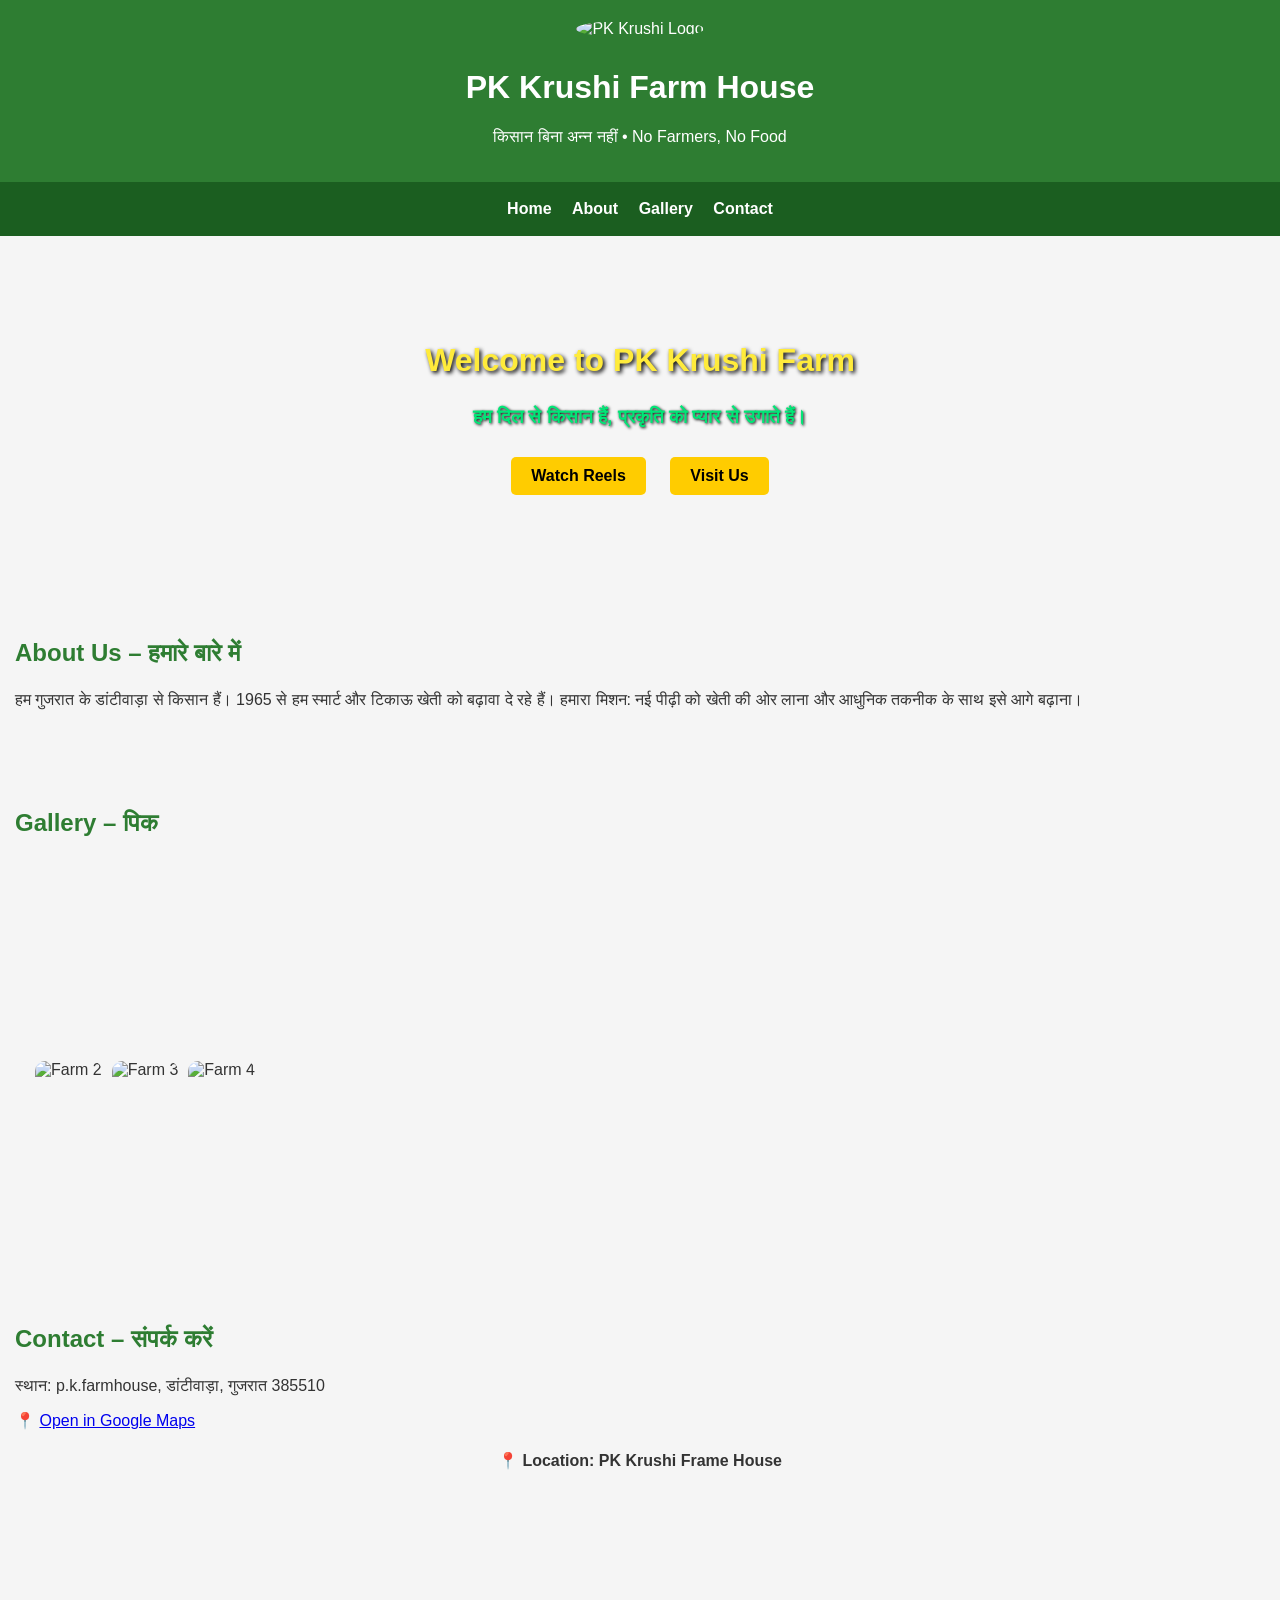
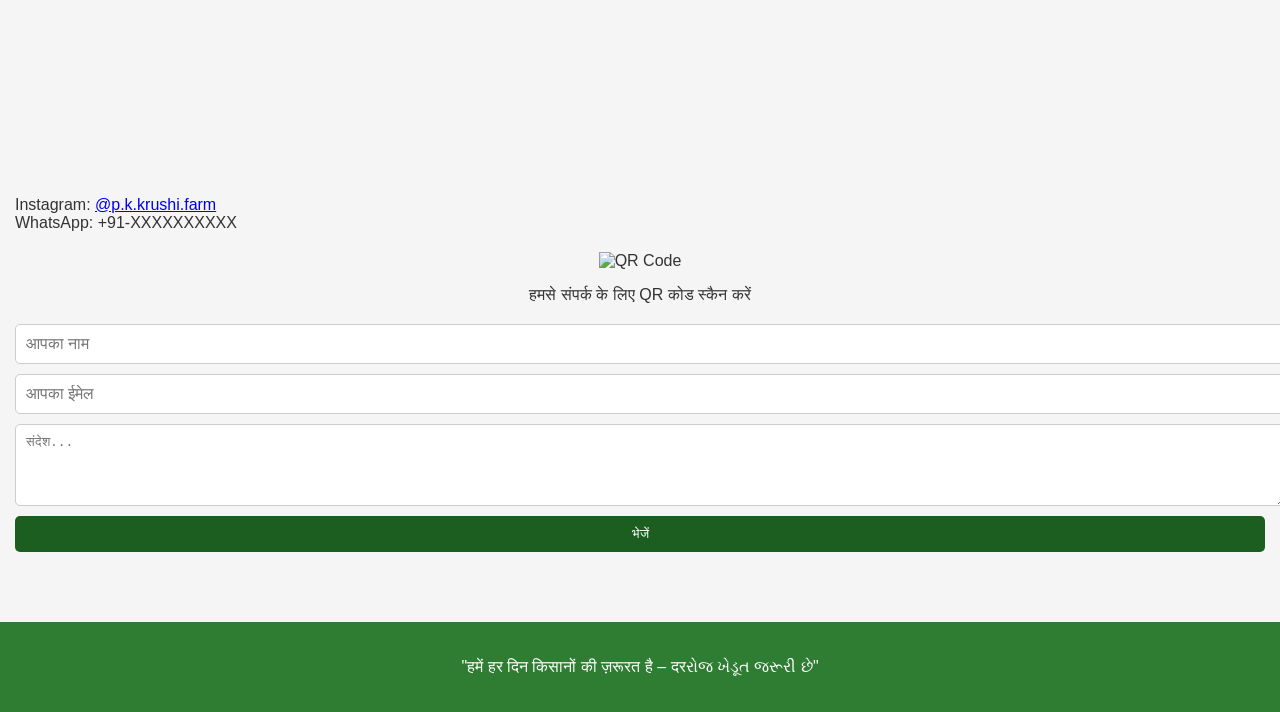
==== index.html @ 67ed27ae "Update index.html" ====
<!DOCTYPE html>
<html lang="hi">
<head>
  <meta charset="UTF-8" />
  <meta name="viewport" content="width=device-width, initial-scale=1.0"/>
  <title>PK Krushi Farm House</title>
  <link rel="stylesheet" href="https://cdnjs.cloudflare.com/ajax/libs/font-awesome/6.0.0-beta3/css/all.min.css" />
  <script src="https://unpkg.com/scrollreveal"></script>
  <style>
    html {
      scroll-behavior: smooth;
    }
    body {
      font-family: 'Segoe UI', sans-serif;
      margin: 0;
      padding: 0;
      background: #f5f5f5;
      color: #333;
      transition: all 0.4s ease-in-out;
    }
    header {
      background: #2e7d32;
      color: white;
      text-align: center;
      padding: 20px;
      animation: fadelnDown 1s ease;
    }
    header img {
      width: 80px;
      height: auto;
      border-radius: 50%;
      margin-bottom: 10px;
      transition: transform 0.3s ease;
    }
    nav {
      background: #1b5e20;
      padding: 10px;
      text-align: center;
      animation: fadeln 1.5s ease-in-out;
 }
    nav a {
      display: inline-block;
      color: white;
      margin: 8px;
      text-decoration: none;
      font-weight: bold;
      transition: all 0.3s ease;
    }
    nav a:hover{
      color: #ffeb3b;
      text-shadow: 0 0 10px #ffeb3b;
      transform: scale(1.1);
    }
    .hero {
      background: url('https://github.com/chaudhary451/pk-krushi-farm/blob/main/images/WhatsApp%20Image%202025-05-29%20at%2000.56.09_35b5de82.jpg?raw=true') center/cover no-repeat;
      color: white;
      text-align: center;
      padding: 80px 15px;
      animation: fadeInUp 2s ease-in-out;
    }
    .hero h2 {
      font-size: 2em;
      color: #ffeb3b;
      text-shadow: 2px 2px 4px #000;
    }
    .hero p {
      font-size: 1.2em;
      font-weight: bold;
      color: #00e676;
      text-shadow: 1px 1px 3px #000;
    }
    .cta-buttons a {
      display: inline-block;
      margin: 10px;
      padding: 10px 20px;
      background: #ffcc00;
      color: black;
      text-decoration: none;
      font-weight: bold;
      border-radius: 5px;
      transition: transform 0.3s ease, box-shadow 0.3s ease;
    }
    .cta-buttons a:hover {
      transform: scale(1.05);
      box-shadow: 0 4px 10px rgba(0,0,0,0.2);
    }
    section {
      padding: 30px 15px;
      max-width: 100%;
      margin: auto;
      animation: fadeln 1s ease;
    }
    h3 {
      color: #2e7d32;
      font-size: 1.5em;
      animation: slidelnLeft 1s ease;
    }
    .slider {
      display: flex;
      overflow-x: auto;
      scroll-snap-type: x mandatory;
      gap: 10px;
      padding: 20px;
    }
    .slider img, .video-thumb {
      height: 160px;
      border-radius: 10px;
      scroll-snap-align: start;
      cursor: pointer;
      transition: transform 0.3s ease;
    }
    .slider img:hover, .video-thumb:hover {
      transform: scale(1.05);
      box-shadow: 0 4px 12px rgba(0,0,0,0.2);
    }

    .video-gallery , .insta-embed {
      display: flex;
      justify-content: center;
      margin: 20px 0;
      flex-direction: column;
      align-items: center;
    }
    insta-embed iframe {
      border-radius: 10px;
      box-shadow: 0 0 15px rgba(0,0,0,0.2);
      animation: zoomIn 1s ease;}

    .video-popup, .img-popup {
      display: none;
      position: fixed;
      z-index: 999;
      left: 0; top: 0;
      width: 100%; height: 100%;
      background: rgba(0,0,0,0.8);
      justify-content: center;
      align-items: center;
      animation: fadeIn 0.5s ease;
    }
    .video-popup-content, .img-popup img {
      width: 90%;
      max-width: 720px;
      border-radius: 10px;
      box-shadow: 0 0 20px rgba(0,0,0,0.5);
    }
    .video-popup-content video {
      width: 100%;
      border-radius: 10px;
    }
    .img-popup img {
      max-width: 90%;
      max-height: 80%;
    }
    .close-btn, .img-close {
      position: absolute;
      top: 20px;
      right: 30px;
      font-size: 2em;
      color: white;
      cursor: pointer;
      background: #333;
      border-radius: 50%;
      padding: 0 10px;
    }

    @keyframes fadeInUp {
      from { opacity: 0; transform: translateY(40px); }
      to { opacity: 1; transform: translateY(0); }
    }

    @keyframes fadeIn {
      from { opacity: 0; transform: scale(0.9); }
      to { opacity: 1; transform: scale(1); }
    }

    form input, form textarea {
      display: block;
      width: 100%;
      margin-bottom: 10px;
      padding: 10px;
      border: 1px solid #ccc;
      border-radius: 5px;
      font-size: 1em;
    }
    form button {
      padding: 10px;
      background: #1b5e20;
      color: white;
      border: none;
      border-radius: 5px;
      cursor: pointer;
      width: 100%;
    }
    footer {
      background: #2e7d32;
      color: white;
      text-align: center;
      padding: 20px;
      margin-top: 40px;
    }
    @media screen and (max-width: 600px) {
      .hero h2 {
        font-size: 1.5em;
      }
      .hero p {
        font-size: 1em;
      }
      .slider img {
        height: 120px;
      }
    }
  </style>
</head>
<body>

  <header>
    <img src="https://github.com/chaudhary451/pk-krushi-farm/blob/main/images/logo.jpg?raw=true" alt="PK Krushi Logo">
    <h1>PK Krushi Farm House</h1>
    <p>किसान बिना अन्न नहीं • No Farmers, No Food</p>
  </header>

  <nav>
  <a href="index.html">Home</a>
  <a href="#about">About</a>
  <a href="#Gallery">Gallery</a> <!-- Changed this line -->
  <a href="#contact">Contact</a>
  </nav>
  

  <section class="hero">
    <h2>Welcome to PK Krushi Farm</h2>
    <p>हम दिल से किसान हैं, प्रकृति को प्यार से उगाते हैं।</p>
    <div class="cta-buttons">
      <a href="gallery_page.html">Watch Reels</a>
      <a href="#contact">Visit Us</a>
    </div>
  </section>

  <section id="about">
    <h3>About Us – हमारे बारे में</h3>
    <p>हम गुजरात के डांटीवाड़ा से किसान हैं। 1965 से हम स्मार्ट और टिकाऊ खेती को बढ़ावा दे रहे हैं। हमारा मिशन: नई पीढ़ी को खेती की ओर लाना और आधुनिक तकनीक के साथ इसे आगे बढ़ाना।</p>
  </section>

  <section id="Pics">
    <h3>Gallery – पिक</h3>

  <div class="video-gallery">
  <video class="video-thumb" onclick="openVideoPopup('video/frameHOusereel.mp4')" muted autoplay loop>
    <source src="video/frameHOusereel.mp4" type="video/mp4">
    Your browser does not support the video tag.
  </video>
  </div>
    <div class="slider">
      <img src="https://github.com/chaudhary451/pk-krushi-farm/blob/main/images/framehouse03.jpg?raw=true" onclick="openImagePopup(this.src)" alt="Farm 2">
      <img src="https://github.com/chaudhary451/pk-krushi-farm/blob/main/images/framehouse01.jpg?raw=true" class="zoom-img" onclick="openImagePopup(this.src)" alt="Farm 3">
      <img src="https://github.com/chaudhary451/pk-krushi-farm/blob/main/images/pic1.jpg?raw=true" class="zoom-img" onclick="openImagePopup(this.src)" alt="Farm 4">
    </div>
  </section>

 <section id="contact">
  <h3>Contact – संपर्क करें</h3>
  <p>स्थान: p.k.farmhouse, डांटीवाड़ा, गुजरात 385510</p>
  <p>
    📍 <a href="https://maps.app.goo.gl/zkC2BYwFwGG9eJnX9" target="_blank">Open in Google Maps</a>
  </p>

  <h4 style="text-align:center;">📍 Location: <strong>PK Krushi Frame House</strong></h4>

  <iframe
  src="https://www.google.com/maps/embed?pb=!1m14!1m8!1m3!1d14900.739162620443!2d72.357384!3d24.289709!3m2!1i1024!2i768!4f13.1!3m3!1m2!1s0x0%3A0x0!2zMjTCsDE3JzIzLjAiTiA3MsKwMjEnMjYuNiJF!5e0!3m2!1sen!2sin!4v1717884387000!5m2!1sen!2sin"
  width="100%"
  height="300"
  style="border:0;"
  allowfullscreen=""
  loading="lazy"
  referrerpolicy="no-referrer-when-downgrade">
</iframe>
    Instagram: <a href="https://www.instagram.com/p.k.krushi.farm/" target="_blank">@p.k.krushi.farm</a><br>
    WhatsApp: +91-XXXXXXXXXX</p>
    <div style="text-align: center; margin: 20px 0;">
      <img src="https://github.com/chaudhary451/pk-krushi-farm/blob/main/images/Qr.JPG?raw=true" alt="QR Code" style="max-width: 200px; width: 100%; height: auto;">
      <p>हमसे संपर्क के लिए QR कोड स्कैन करें</p>
    </div>
    <form>
      <input type="text" placeholder="आपका नाम" required>
      <input type="email" placeholder="आपका ईमेल" required>
      <textarea placeholder="संदेश..." rows="4"></textarea>
      <button type="submit">भेजें</button>
    </form>
  </section>

  <footer>
    <p>"हमें हर दिन किसानों की ज़रूरत है – दरરોજ ખેડૂત જરૂરી છે"</p>
  </footer>

  <!-- Video Popup -->
  <div id="videoPopup" class="video-popup">
    <div class="video-popup-content">
      <span class="close-btn" onclick="closeVideoPopup()">&times;</span>
      <video id="popupVideo" controls autoplay muted loop></video>
    </div>
  </div>

  <!-- Image Popup -->
  <div id="imagePopup" class="img-popup">
    <span class="img-close" onclick="closeImagePopup()">&times;</span>
    <img id="popupImg" src="" alt="Zoomed image">
  </div>

  <script>
    function openVideoPopup(src) {
      const popup = document.getElementById('videoPopup');
      const video = document.getElementById('popupVideo');
      video.src = src;
      popup.style.display = 'flex';
    }

    function closeVideoPopup() {
      const popup = document.getElementById('videoPopup');
      const video = document.getElementById('popupVideo');
      video.pause();
      video.src = "";
      popup.style.display = 'none';
    }

    function openImagePopup(src) {
      document.getElementById("popupImg").src = src;
      document.getElementById("imagePopup").style.display = "flex";
    }

    function closeImagePopup() {
      document.getElementById("imagePopup").style.display = "none";
    }

    ScrollReveal().reveal('.slider img, .video-thumb', {
      origin: 'bottom',
      distance: '40px',
      duration: 1000,
      easing: 'ease-in-out',
      reset: true,
      interval: 100
    });
  </script>

</body>
</html>
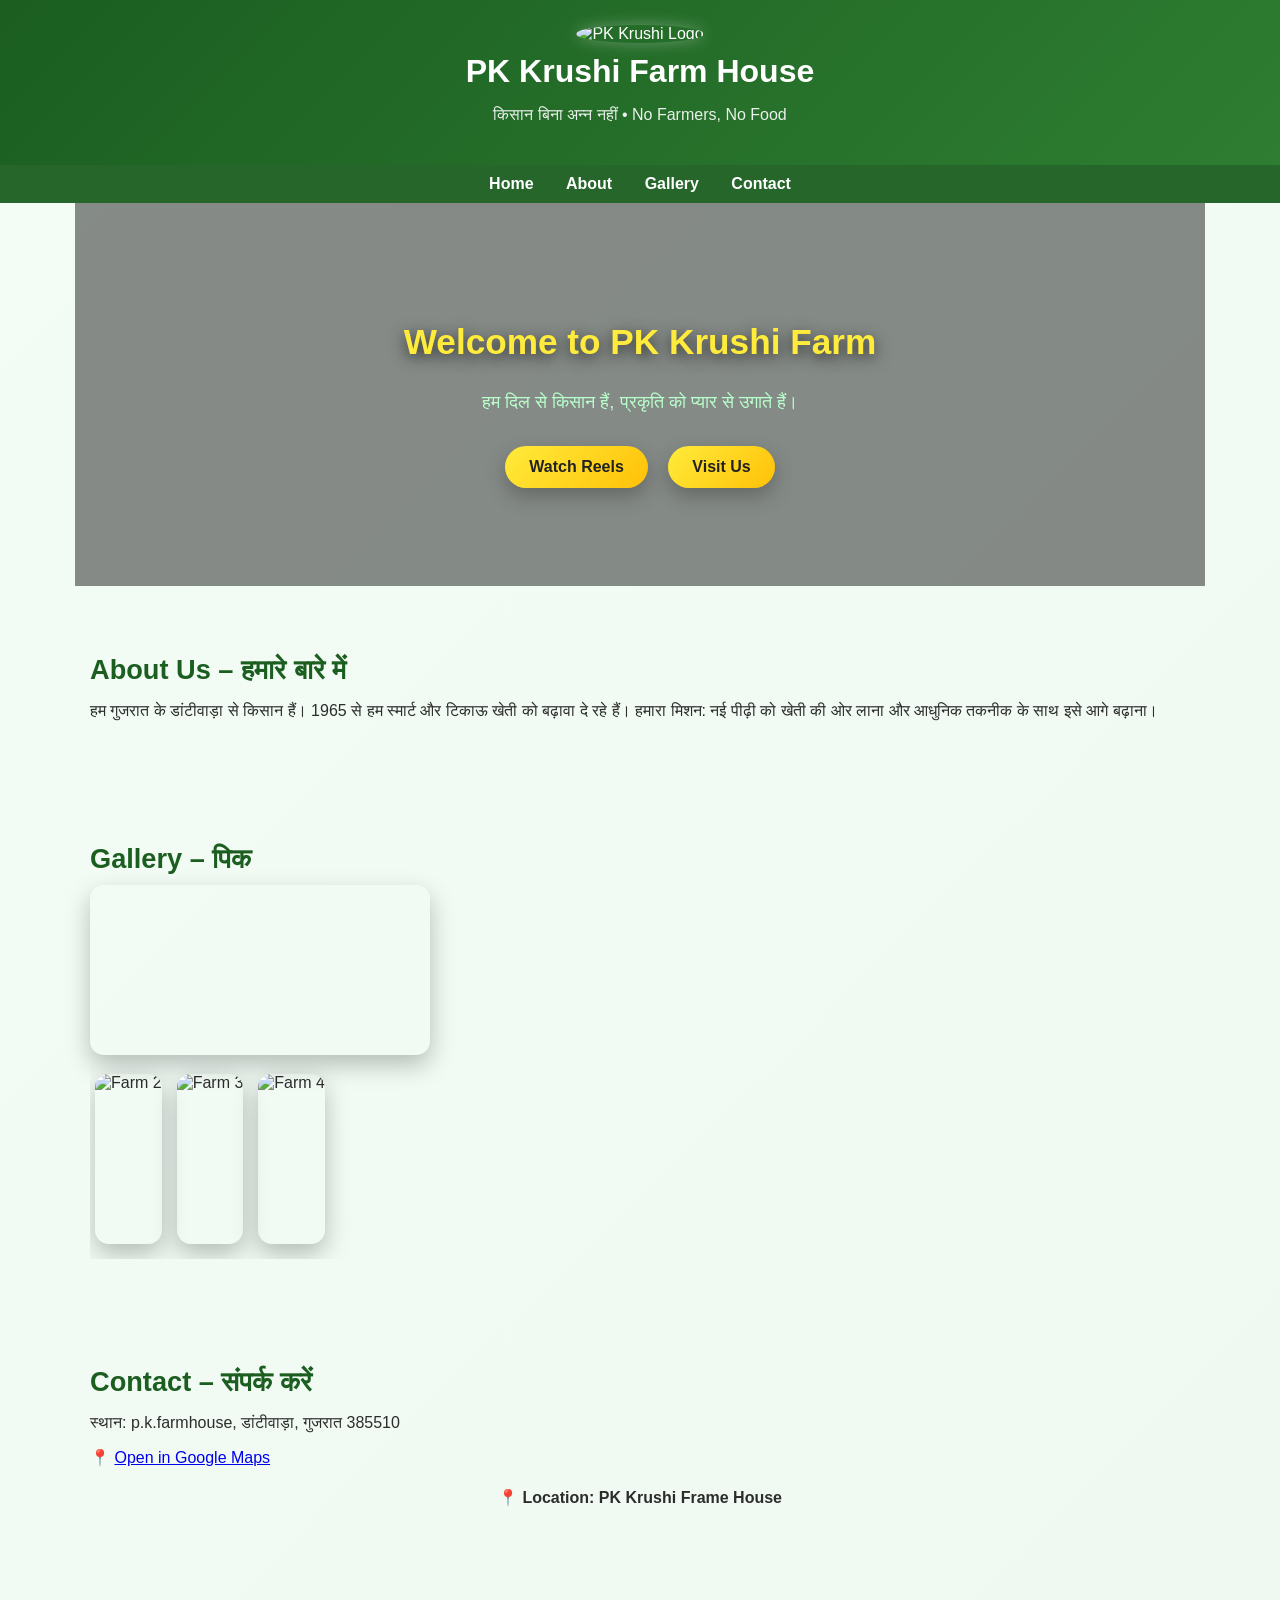
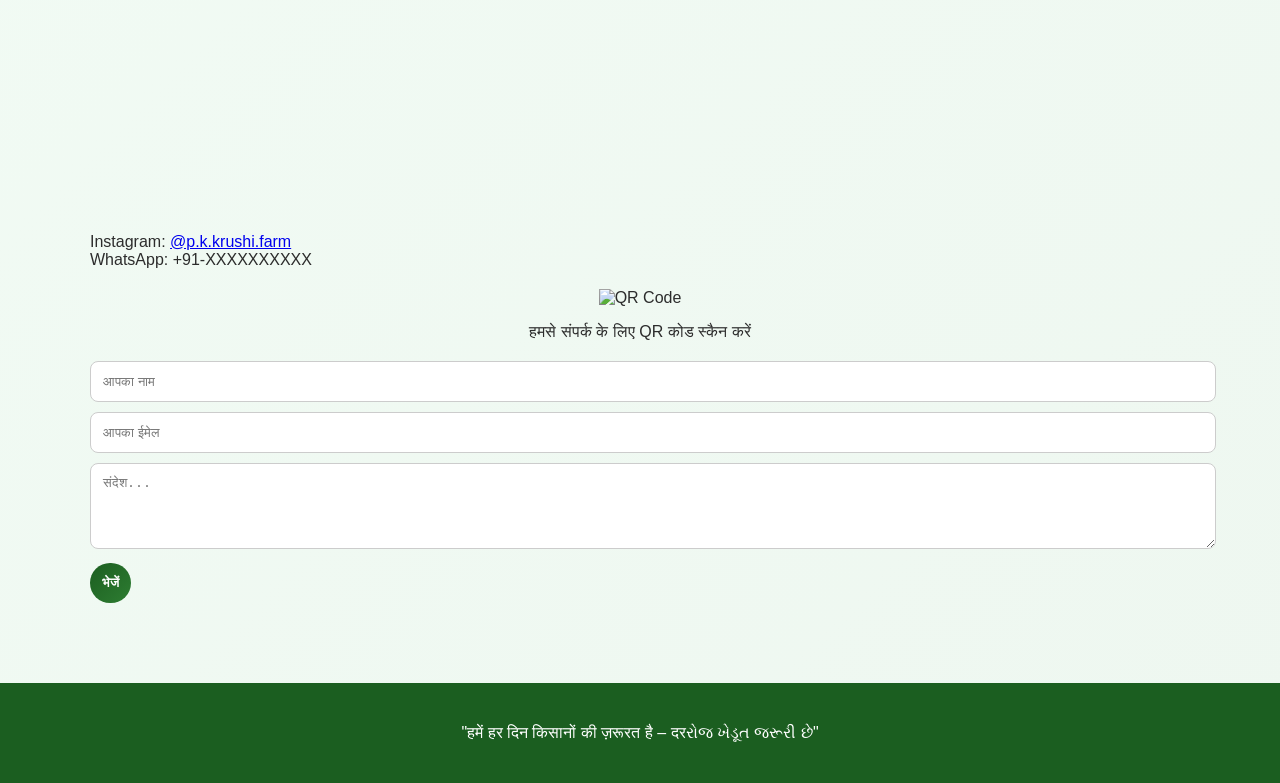
==== commit 8ca8233a: "Refactor index.html for improved styling and layout Updated the styling and layout of the index.html" ====
--- a/index.html
+++ b/index.html
@@ -6,210 +6,200 @@
   <title>PK Krushi Farm House</title>
   <link rel="stylesheet" href="https://cdnjs.cloudflare.com/ajax/libs/font-awesome/6.0.0-beta3/css/all.min.css" />
   <script src="https://unpkg.com/scrollreveal"></script>
-  <style>
-    html {
-      scroll-behavior: smooth;
-    }
-    body {
-      font-family: 'Segoe UI', sans-serif;
-      margin: 0;
-      padding: 0;
-      background: #f5f5f5;
-      color: #333;
-      transition: all 0.4s ease-in-out;
-    }
-    header {
-      background: #2e7d32;
-      color: white;
-      text-align: center;
-      padding: 20px;
-      animation: fadelnDown 1s ease;
-    }
-    header img {
-      width: 80px;
-      height: auto;
-      border-radius: 50%;
-      margin-bottom: 10px;
-      transition: transform 0.3s ease;
-    }
-    nav {
-      background: #1b5e20;
-      padding: 10px;
-      text-align: center;
-      animation: fadeln 1.5s ease-in-out;
- }
-    nav a {
-      display: inline-block;
-      color: white;
-      margin: 8px;
-      text-decoration: none;
-      font-weight: bold;
-      transition: all 0.3s ease;
-    }
-    nav a:hover{
-      color: #ffeb3b;
-      text-shadow: 0 0 10px #ffeb3b;
-      transform: scale(1.1);
-    }
-    .hero {
-      background: url('https://github.com/chaudhary451/pk-krushi-farm/blob/main/images/WhatsApp%20Image%202025-05-29%20at%2000.56.09_35b5de82.jpg?raw=true') center/cover no-repeat;
-      color: white;
-      text-align: center;
-      padding: 80px 15px;
-      animation: fadeInUp 2s ease-in-out;
-    }
-    .hero h2 {
-      font-size: 2em;
-      color: #ffeb3b;
-      text-shadow: 2px 2px 4px #000;
-    }
-    .hero p {
-      font-size: 1.2em;
-      font-weight: bold;
-      color: #00e676;
-      text-shadow: 1px 1px 3px #000;
-    }
-    .cta-buttons a {
-      display: inline-block;
-      margin: 10px;
-      padding: 10px 20px;
-      background: #ffcc00;
-      color: black;
-      text-decoration: none;
-      font-weight: bold;
-      border-radius: 5px;
-      transition: transform 0.3s ease, box-shadow 0.3s ease;
-    }
-    .cta-buttons a:hover {
-      transform: scale(1.05);
-      box-shadow: 0 4px 10px rgba(0,0,0,0.2);
-    }
-    section {
-      padding: 30px 15px;
-      max-width: 100%;
-      margin: auto;
-      animation: fadeln 1s ease;
-    }
-    h3 {
-      color: #2e7d32;
-      font-size: 1.5em;
-      animation: slidelnLeft 1s ease;
-    }
-    .slider {
-      display: flex;
-      overflow-x: auto;
-      scroll-snap-type: x mandatory;
-      gap: 10px;
-      padding: 20px;
-    }
-    .slider img, .video-thumb {
-      height: 160px;
-      border-radius: 10px;
-      scroll-snap-align: start;
-      cursor: pointer;
-      transition: transform 0.3s ease;
-    }
-    .slider img:hover, .video-thumb:hover {
-      transform: scale(1.05);
-      box-shadow: 0 4px 12px rgba(0,0,0,0.2);
-    }
-
-    .video-gallery , .insta-embed {
-      display: flex;
-      justify-content: center;
-      margin: 20px 0;
-      flex-direction: column;
-      align-items: center;
-    }
-    insta-embed iframe {
-      border-radius: 10px;
-      box-shadow: 0 0 15px rgba(0,0,0,0.2);
-      animation: zoomIn 1s ease;}
-
-    .video-popup, .img-popup {
-      display: none;
-      position: fixed;
-      z-index: 999;
-      left: 0; top: 0;
-      width: 100%; height: 100%;
-      background: rgba(0,0,0,0.8);
-      justify-content: center;
-      align-items: center;
-      animation: fadeIn 0.5s ease;
-    }
-    .video-popup-content, .img-popup img {
-      width: 90%;
-      max-width: 720px;
-      border-radius: 10px;
-      box-shadow: 0 0 20px rgba(0,0,0,0.5);
-    }
-    .video-popup-content video {
-      width: 100%;
-      border-radius: 10px;
-    }
-    .img-popup img {
-      max-width: 90%;
-      max-height: 80%;
-    }
-    .close-btn, .img-close {
-      position: absolute;
-      top: 20px;
-      right: 30px;
-      font-size: 2em;
-      color: white;
-      cursor: pointer;
-      background: #333;
-      border-radius: 50%;
-      padding: 0 10px;
-    }
-
-    @keyframes fadeInUp {
-      from { opacity: 0; transform: translateY(40px); }
-      to { opacity: 1; transform: translateY(0); }
-    }
-
-    @keyframes fadeIn {
-      from { opacity: 0; transform: scale(0.9); }
-      to { opacity: 1; transform: scale(1); }
-    }
-
-    form input, form textarea {
-      display: block;
-      width: 100%;
-      margin-bottom: 10px;
-      padding: 10px;
-      border: 1px solid #ccc;
-      border-radius: 5px;
-      font-size: 1em;
-    }
-    form button {
-      padding: 10px;
-      background: #1b5e20;
-      color: white;
-      border: none;
-      border-radius: 5px;
-      cursor: pointer;
-      width: 100%;
-    }
-    footer {
-      background: #2e7d32;
-      color: white;
-      text-align: center;
-      padding: 20px;
-      margin-top: 40px;
-    }
-    @media screen and (max-width: 600px) {
-      .hero h2 {
-        font-size: 1.5em;
-      }
-      .hero p {
-        font-size: 1em;
-      }
-      .slider img {
-        height: 120px;
-      }
-    }
-  </style>
+<style>
+html { scroll-behavior: smooth; }
+
+body {
+  font-family: 'Segoe UI', sans-serif;
+  margin: 0;
+  background: linear-gradient(135deg,#f3fdf6,#eef7f0);
+  color: #2c2c2c;
+}
+
+/* ---------- HEADER ---------- */
+header {
+  background: linear-gradient(135deg,#1b5e20,#2e7d32);
+  color: white;
+  text-align: center;
+  padding: 25px 15px;
+}
+
+header img {
+  width: 85px;
+  border-radius: 50%;
+  box-shadow: 0 0 15px rgba(255,255,255,0.3);
+}
+
+header h1 { margin: 10px 0 5px; }
+header p { opacity: 0.9; }
+
+/* ---------- NAV ---------- */
+nav {
+  position: sticky;
+  top: 0;
+  background: rgba(27,94,32,0.95);
+  backdrop-filter: blur(8px);
+  text-align: center;
+  z-index: 99;
+}
+
+nav a {
+  display: inline-block;
+  padding: 10px 14px;
+  color: white;
+  text-decoration: none;
+  font-weight: 600;
+  transition: 0.3s;
+}
+
+nav a:hover {
+  color: #ffeb3b;
+  transform: translateY(-2px);
+}
+
+/* ---------- HERO ---------- */
+.hero {
+  background:
+    linear-gradient(rgba(0,0,0,0.45),rgba(0,0,0,0.45)),
+    url('https://github.com/chaudhary451/pk-krushi-farm/blob/main/images/WhatsApp%20Image%202025-05-29%20at%2000.56.09_35b5de82.jpg?raw=true')
+    center/cover no-repeat;
+  padding: 90px 15px;
+  text-align: center;
+}
+
+.hero h2 {
+  color: #ffeb3b;
+  font-size: 2.2em;
+  text-shadow: 0 4px 15px rgba(0,0,0,0.7);
+}
+
+.hero p {
+  color: #b9ffcc;
+  font-size: 1.15em;
+  margin-bottom: 25px;
+}
+
+/* ---------- BUTTONS ---------- */
+.cta-buttons a {
+  display: inline-block;
+  margin: 8px;
+  padding: 12px 24px;
+  background: linear-gradient(135deg,#ffeb3b,#ffc107);
+  color: #222;
+  border-radius: 30px;
+  font-weight: bold;
+  text-decoration: none;
+  box-shadow: 0 8px 20px rgba(0,0,0,0.25);
+  transition: 0.3s;
+}
+
+.cta-buttons a:hover {
+  transform: translateY(-4px) scale(1.05);
+}
+
+/* ---------- SECTIONS ---------- */
+section {
+  padding: 40px 15px;
+  max-width: 1100px;
+  margin: auto;
+}
+
+h3 {
+  color: #1b5e20;
+  font-size: 1.7em;
+  margin-bottom: 10px;
+}
+
+/* ---------- GALLERY ---------- */
+.slider {
+  display: flex;
+  gap: 15px;
+  overflow-x: auto;
+  padding: 15px 5px;
+}
+
+.slider img, .video-thumb {
+  height: 170px;
+  border-radius: 14px;
+  cursor: pointer;
+  box-shadow: 0 10px 25px rgba(0,0,0,0.25);
+  transition: 0.35s;
+}
+
+.slider img:hover, .video-thumb:hover {
+  transform: scale(1.08);
+}
+
+/* ---------- POPUPS ---------- */
+.video-popup, .img-popup {
+  display: none;
+  position: fixed;
+  inset: 0;
+  background: rgba(0,0,0,0.85);
+  justify-content: center;
+  align-items: center;
+  z-index: 999;
+}
+
+.video-popup-content, .img-popup img {
+  width: 90%;
+  max-width: 720px;
+  border-radius: 15px;
+  animation: zoomIn 0.4s ease;
+}
+
+@keyframes zoomIn {
+  from {transform: scale(0.8); opacity:0;}
+  to {transform: scale(1); opacity:1;}
+}
+
+.close-btn, .img-close {
+  position: absolute;
+  top: 20px;
+  right: 25px;
+  font-size: 28px;
+  background: #000;
+  color: #fff;
+  border-radius: 50%;
+  padding: 4px 12px;
+  cursor: pointer;
+}
+
+/* ---------- CONTACT ---------- */
+form input, form textarea {
+  width: 100%;
+  padding: 12px;
+  margin-bottom: 10px;
+  border-radius: 8px;
+  border: 1px solid #ccc;
+}
+
+form button {
+  background: linear-gradient(135deg,#1b5e20,#2e7d32);
+  color: white;
+  border: none;
+  padding: 12px;
+  border-radius: 25px;
+  cursor: pointer;
+  font-weight: bold;
+}
+
+/* ---------- FOOTER ---------- */
+footer {
+  background: #1b5e20;
+  color: white;
+  text-align: center;
+  padding: 25px 15px;
+  margin-top: 40px;
+}
+
+/* ---------- MOBILE ---------- */
+@media(max-width:600px){
+  .hero h2 { font-size: 1.6em; }
+  .slider img { height: 130px; }
+}
+</style>
+
 </head>
 <body>
 
@@ -266,13 +256,13 @@
 
   <h4 style="text-align:center;">📍 Location: <strong>PK Krushi Frame House</strong></h4>
 
-  <iframe
-  src="https://www.google.com/maps/embed?pb=!1m14!1m8!1m3!1d14900.739162620443!2d72.357384!3d24.289709!3m2!1i1024!2i768!4f13.1!3m3!1m2!1s0x0%3A0x0!2zMjTCsDE3JzIzLjAiTiA3MsKwMjEnMjYuNiJF!5e0!3m2!1sen!2sin!4v1717884387000!5m2!1sen!2sin"
-  width="100%"
-  height="300"
-  style="border:0;"
-  allowfullscreen=""
-  loading="lazy"
+  <iframe 
+  src="https://www.google.com/maps/embed?pb=!1m14!1m8!1m3!1d14900.72622691221!2d72.3573893!3d24.2898234!3m2!1i1024!2i768!4f13.1!3m3!1m2!1s0x0%3A0x0!2zMjTCsDE3JzIzLjQiTiA3MsKwMjEnMjYuNiJF!5e0!3m2!1sen!2sin!4v1717872080000!5m2!1sen!2sin" 
+  width="100%" 
+  height="300" 
+  style="border:0;" 
+  allowfullscreen="" 
+  loading="lazy" 
   referrerpolicy="no-referrer-when-downgrade">
 </iframe>
     Instagram: <a href="https://www.instagram.com/p.k.krushi.farm/" target="_blank">@p.k.krushi.farm</a><br>
@@ -344,3 +334,4 @@
 
 </body>
 </html>
+
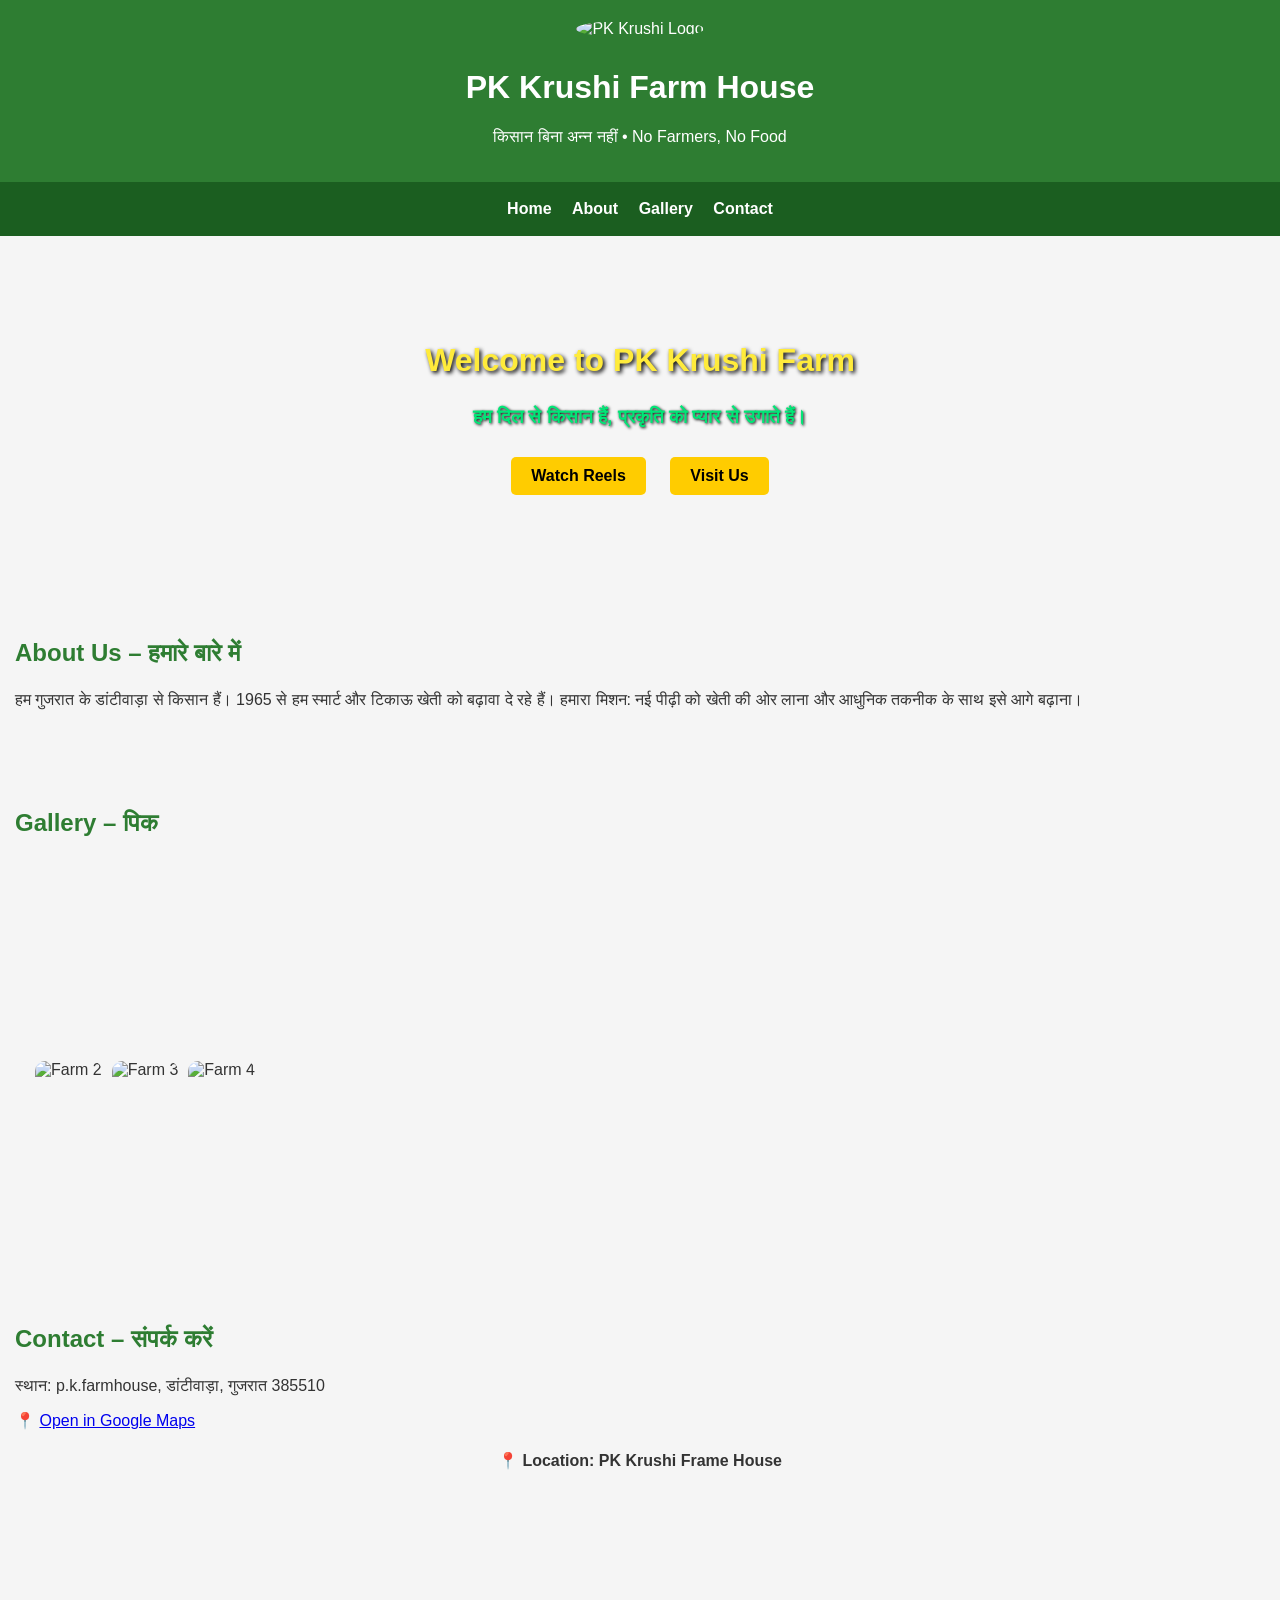
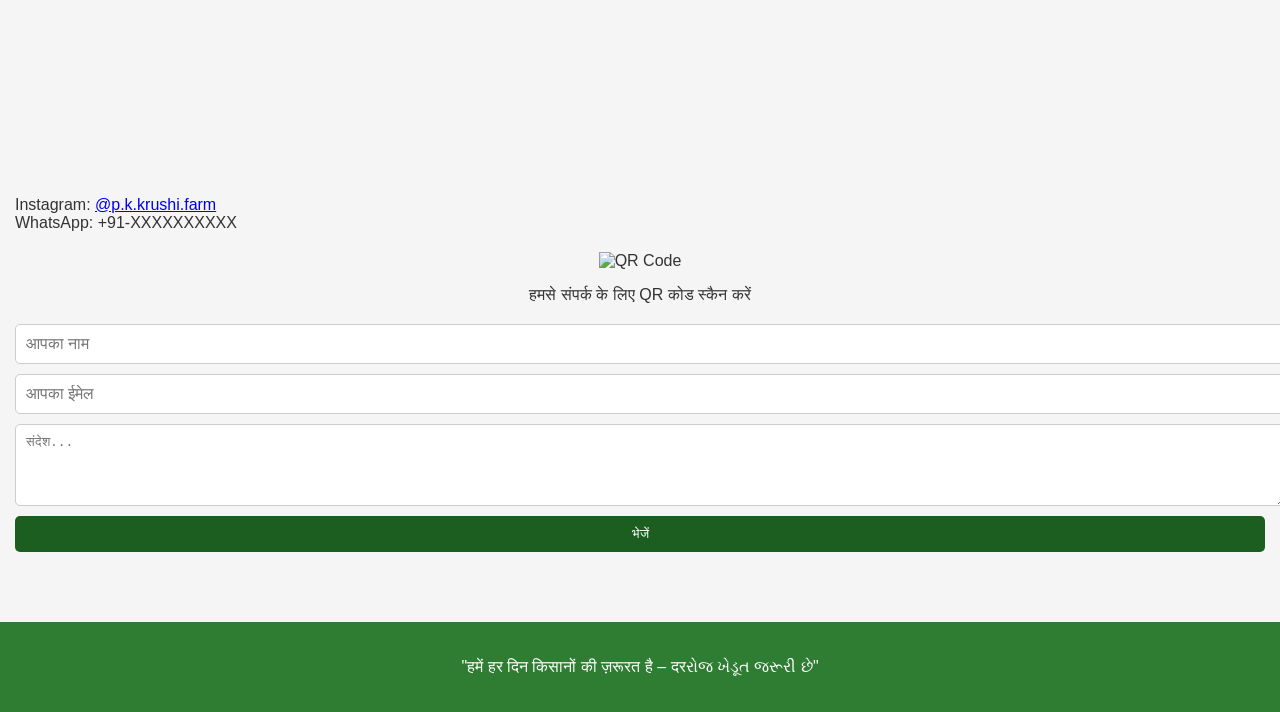
==== commit 9ac16aa9: "Update index.html" ====
--- a/index.html
+++ b/index.html
@@ -6,199 +6,210 @@
   <title>PK Krushi Farm House</title>
   <link rel="stylesheet" href="https://cdnjs.cloudflare.com/ajax/libs/font-awesome/6.0.0-beta3/css/all.min.css" />
   <script src="https://unpkg.com/scrollreveal"></script>
-<style>
-html { scroll-behavior: smooth; }
-
-body {
-  font-family: 'Segoe UI', sans-serif;
-  margin: 0;
-  background: linear-gradient(135deg,#f3fdf6,#eef7f0);
-  color: #2c2c2c;
-}
-
-/* ---------- HEADER ---------- */
-header {
-  background: linear-gradient(135deg,#1b5e20,#2e7d32);
-  color: white;
-  text-align: center;
-  padding: 25px 15px;
-}
-
-header img {
-  width: 85px;
-  border-radius: 50%;
-  box-shadow: 0 0 15px rgba(255,255,255,0.3);
-}
-
-header h1 { margin: 10px 0 5px; }
-header p { opacity: 0.9; }
-
-/* ---------- NAV ---------- */
-nav {
-  position: sticky;
-  top: 0;
-  background: rgba(27,94,32,0.95);
-  backdrop-filter: blur(8px);
-  text-align: center;
-  z-index: 99;
-}
-
-nav a {
-  display: inline-block;
-  padding: 10px 14px;
-  color: white;
-  text-decoration: none;
-  font-weight: 600;
-  transition: 0.3s;
-}
-
-nav a:hover {
-  color: #ffeb3b;
-  transform: translateY(-2px);
-}
-
-/* ---------- HERO ---------- */
-.hero {
-  background:
-    linear-gradient(rgba(0,0,0,0.45),rgba(0,0,0,0.45)),
-    url('https://github.com/chaudhary451/pk-krushi-farm/blob/main/images/WhatsApp%20Image%202025-05-29%20at%2000.56.09_35b5de82.jpg?raw=true')
-    center/cover no-repeat;
-  padding: 90px 15px;
-  text-align: center;
-}
-
-.hero h2 {
-  color: #ffeb3b;
-  font-size: 2.2em;
-  text-shadow: 0 4px 15px rgba(0,0,0,0.7);
-}
-
-.hero p {
-  color: #b9ffcc;
-  font-size: 1.15em;
-  margin-bottom: 25px;
-}
-
-/* ---------- BUTTONS ---------- */
-.cta-buttons a {
-  display: inline-block;
-  margin: 8px;
-  padding: 12px 24px;
-  background: linear-gradient(135deg,#ffeb3b,#ffc107);
-  color: #222;
-  border-radius: 30px;
-  font-weight: bold;
-  text-decoration: none;
-  box-shadow: 0 8px 20px rgba(0,0,0,0.25);
-  transition: 0.3s;
-}
-
-.cta-buttons a:hover {
-  transform: translateY(-4px) scale(1.05);
-}
-
-/* ---------- SECTIONS ---------- */
-section {
-  padding: 40px 15px;
-  max-width: 1100px;
-  margin: auto;
-}
-
-h3 {
-  color: #1b5e20;
-  font-size: 1.7em;
-  margin-bottom: 10px;
-}
-
-/* ---------- GALLERY ---------- */
-.slider {
-  display: flex;
-  gap: 15px;
-  overflow-x: auto;
-  padding: 15px 5px;
-}
-
-.slider img, .video-thumb {
-  height: 170px;
-  border-radius: 14px;
-  cursor: pointer;
-  box-shadow: 0 10px 25px rgba(0,0,0,0.25);
-  transition: 0.35s;
-}
-
-.slider img:hover, .video-thumb:hover {
-  transform: scale(1.08);
-}
-
-/* ---------- POPUPS ---------- */
-.video-popup, .img-popup {
-  display: none;
-  position: fixed;
-  inset: 0;
-  background: rgba(0,0,0,0.85);
-  justify-content: center;
-  align-items: center;
-  z-index: 999;
-}
-
-.video-popup-content, .img-popup img {
-  width: 90%;
-  max-width: 720px;
-  border-radius: 15px;
-  animation: zoomIn 0.4s ease;
-}
-
-@keyframes zoomIn {
-  from {transform: scale(0.8); opacity:0;}
-  to {transform: scale(1); opacity:1;}
-}
-
-.close-btn, .img-close {
-  position: absolute;
-  top: 20px;
-  right: 25px;
-  font-size: 28px;
-  background: #000;
-  color: #fff;
-  border-radius: 50%;
-  padding: 4px 12px;
-  cursor: pointer;
-}
-
-/* ---------- CONTACT ---------- */
-form input, form textarea {
-  width: 100%;
-  padding: 12px;
-  margin-bottom: 10px;
-  border-radius: 8px;
-  border: 1px solid #ccc;
-}
-
-form button {
-  background: linear-gradient(135deg,#1b5e20,#2e7d32);
-  color: white;
-  border: none;
-  padding: 12px;
-  border-radius: 25px;
-  cursor: pointer;
-  font-weight: bold;
-}
-
-/* ---------- FOOTER ---------- */
-footer {
-  background: #1b5e20;
-  color: white;
-  text-align: center;
-  padding: 25px 15px;
-  margin-top: 40px;
-}
-
-/* ---------- MOBILE ---------- */
-@media(max-width:600px){
-  .hero h2 { font-size: 1.6em; }
-  .slider img { height: 130px; }
-}
-</style>
+ <style>
+    html {
+      scroll-behavior: smooth;
+    }
+    body {
+      font-family: 'Segoe UI', sans-serif;
+      margin: 0;
+      padding: 0;
+      background: #f5f5f5;
+      color: #333;
+      transition: all 0.4s ease-in-out;
+    }
+    header {
+      background: #2e7d32;
+      color: white;
+      text-align: center;
+      padding: 20px;
+      animation: fadelnDown 1s ease;
+    }
+    header img {
+      width: 80px;
+      height: auto;
+      border-radius: 50%;
+      margin-bottom: 10px;
+      transition: transform 0.3s ease;
+    }
+    nav {
+      background: #1b5e20;
+      padding: 10px;
+      text-align: center;
+      animation: fadeln 1.5s ease-in-out;
+ }
+    nav a {
+      display: inline-block;
+      color: white;
+      margin: 8px;
+      text-decoration: none;
+      font-weight: bold;
+      transition: all 0.3s ease;
+    }
+    nav a:hover{
+      color: #ffeb3b;
+      text-shadow: 0 0 10px #ffeb3b;
+      transform: scale(1.1);
+    }
+    .hero {
+      background: url('https://github.com/chaudhary451/pk-krushi-farm/blob/main/images/WhatsApp%20Image%202025-05-29%20at%2000.56.09_35b5de82.jpg?raw=true') center/cover no-repeat;
+      color: white;
+      text-align: center;
+      padding: 80px 15px;
+      animation: fadeInUp 2s ease-in-out;
+    }
+    .hero h2 {
+      font-size: 2em;
+      color: #ffeb3b;
+      text-shadow: 2px 2px 4px #000;
+    }
+    .hero p {
+      font-size: 1.2em;
+      font-weight: bold;
+      color: #00e676;
+      text-shadow: 1px 1px 3px #000;
+    }
+    .cta-buttons a {
+      display: inline-block;
+      margin: 10px;
+      padding: 10px 20px;
+      background: #ffcc00;
+      color: black;
+      text-decoration: none;
+      font-weight: bold;
+      border-radius: 5px;
+      transition: transform 0.3s ease, box-shadow 0.3s ease;
+    }
+    .cta-buttons a:hover {
+      transform: scale(1.05);
+      box-shadow: 0 4px 10px rgba(0,0,0,0.2);
+    }
+    section {
+      padding: 30px 15px;
+      max-width: 100%;
+      margin: auto;
+      animation: fadeln 1s ease;
+    }
+    h3 {
+      color: #2e7d32;
+      font-size: 1.5em;
+      animation: slidelnLeft 1s ease;
+    }
+    .slider {
+      display: flex;
+      overflow-x: auto;
+      scroll-snap-type: x mandatory;
+      gap: 10px;
+      padding: 20px;
+    }
+    .slider img, .video-thumb {
+      height: 160px;
+      border-radius: 10px;
+      scroll-snap-align: start;
+      cursor: pointer;
+      transition: transform 0.3s ease;
+    }
+    .slider img:hover, .video-thumb:hover {
+      transform: scale(1.05);
+      box-shadow: 0 4px 12px rgba(0,0,0,0.2);
+    }
+
+    .video-gallery , .insta-embed {
+      display: flex;
+      justify-content: center;
+      margin: 20px 0;
+      flex-direction: column;
+      align-items: center;
+    }
+    insta-embed iframe {
+      border-radius: 10px;
+      box-shadow: 0 0 15px rgba(0,0,0,0.2);
+      animation: zoomIn 1s ease;}
+
+    .video-popup, .img-popup {
+      display: none;
+      position: fixed;
+      z-index: 999;
+      left: 0; top: 0;
+      width: 100%; height: 100%;
+      background: rgba(0,0,0,0.8);
+      justify-content: center;
+      align-items: center;
+      animation: fadeIn 0.5s ease;
+    }
+    .video-popup-content, .img-popup img {
+      width: 90%;
+      max-width: 720px;
+      border-radius: 10px;
+      box-shadow: 0 0 20px rgba(0,0,0,0.5);
+    }
+    .video-popup-content video {
+      width: 100%;
+      border-radius: 10px;
+    }
+    .img-popup img {
+      max-width: 90%;
+      max-height: 80%;
+    }
+    .close-btn, .img-close {
+      position: absolute;
+      top: 20px;
+      right: 30px;
+      font-size: 2em;
+      color: white;
+      cursor: pointer;
+      background: #333;
+      border-radius: 50%;
+      padding: 0 10px;
+    }
+
+    @keyframes fadeInUp {
+      from { opacity: 0; transform: translateY(40px); }
+      to { opacity: 1; transform: translateY(0); }
+    }
+
+    @keyframes fadeIn {
+      from { opacity: 0; transform: scale(0.9); }
+      to { opacity: 1; transform: scale(1); }
+    }
+
+    form input, form textarea {
+      display: block;
+      width: 100%;
+      margin-bottom: 10px;
+      padding: 10px;
+      border: 1px solid #ccc;
+      border-radius: 5px;
+      font-size: 1em;
+    }
+    form button {
+      padding: 10px;
+      background: #1b5e20;
+      color: white;
+      border: none;
+      border-radius: 5px;
+      cursor: pointer;
+      width: 100%;
+    }
+    footer {
+      background: #2e7d32;
+      color: white;
+      text-align: center;
+      padding: 20px;
+      margin-top: 40px;
+    }
+    @media screen and (max-width: 600px) {
+      .hero h2 {
+        font-size: 1.5em;
+      }
+      .hero p {
+        font-size: 1em;
+      }
+      .slider img {
+        height: 120px;
+      }
+    }
+  </style>
 
 </head>
 <body>
@@ -335,3 +346,4 @@
 </body>
 </html>
 
+
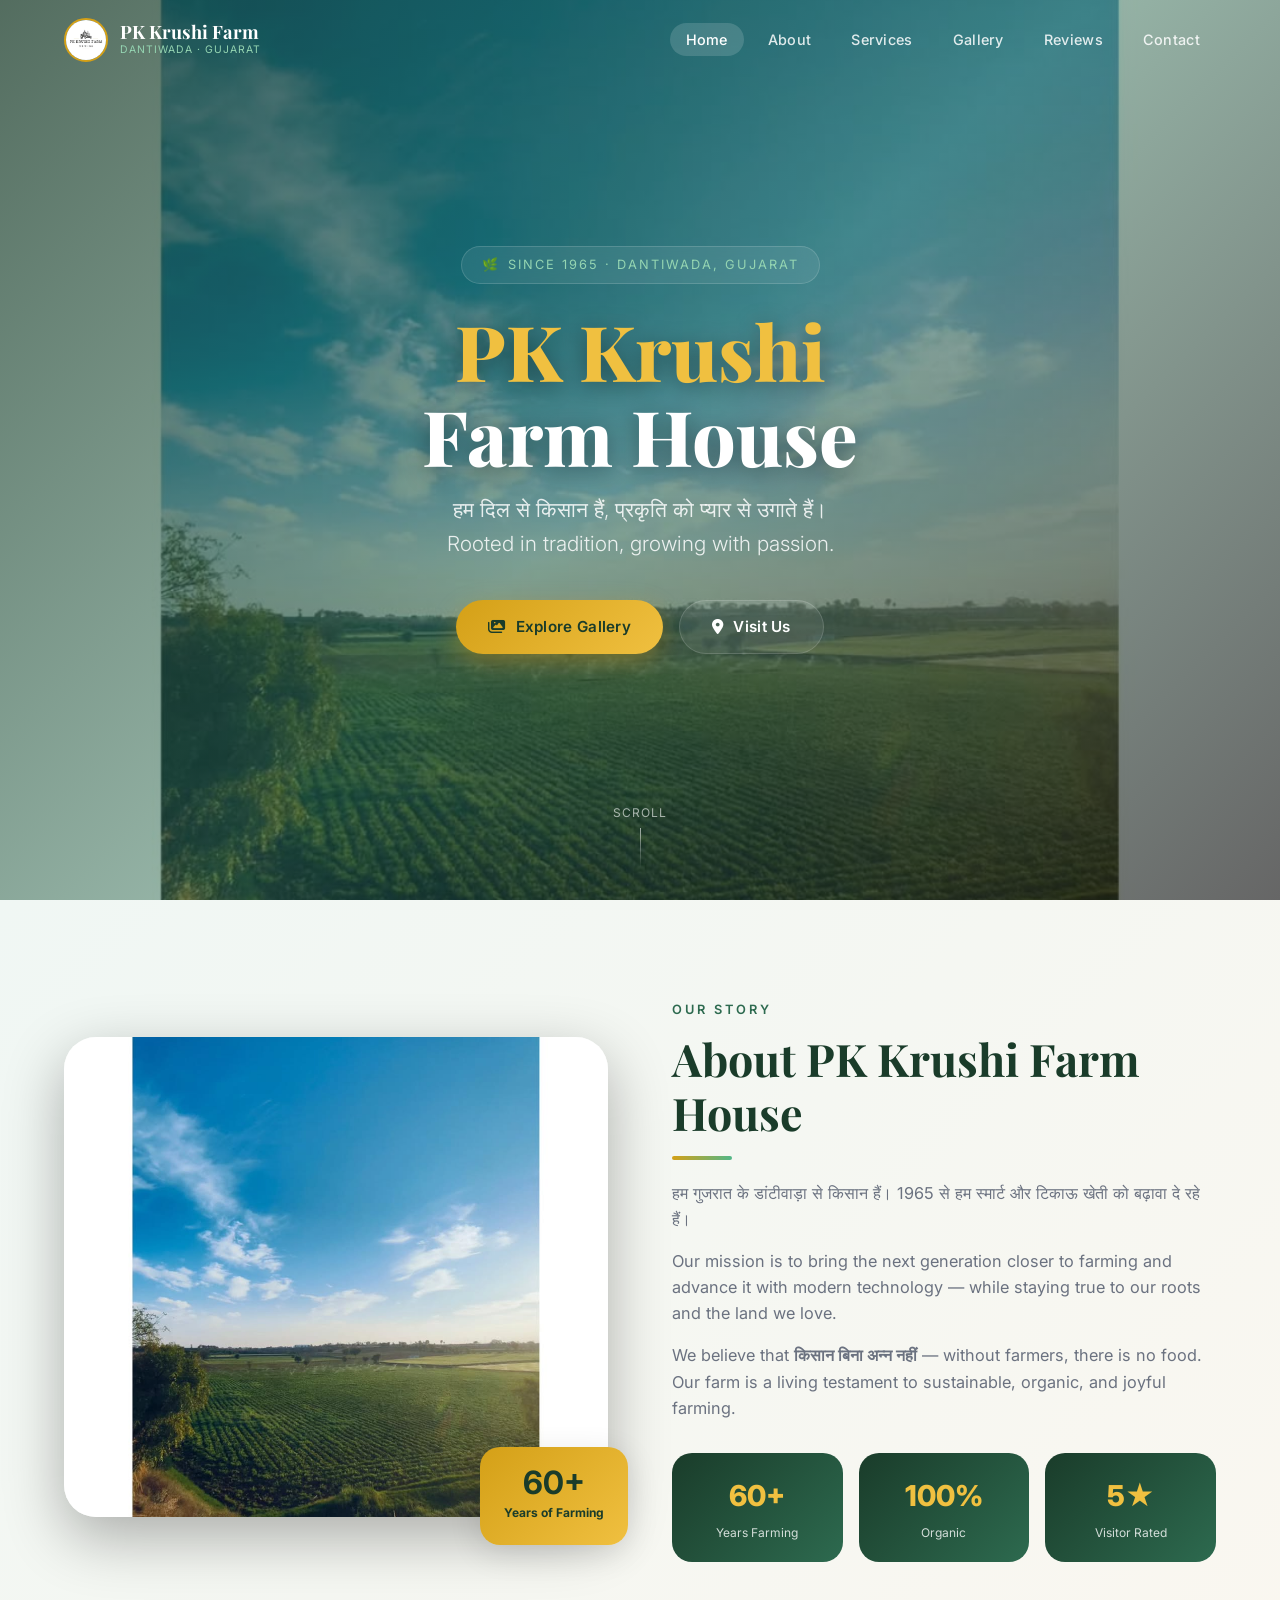
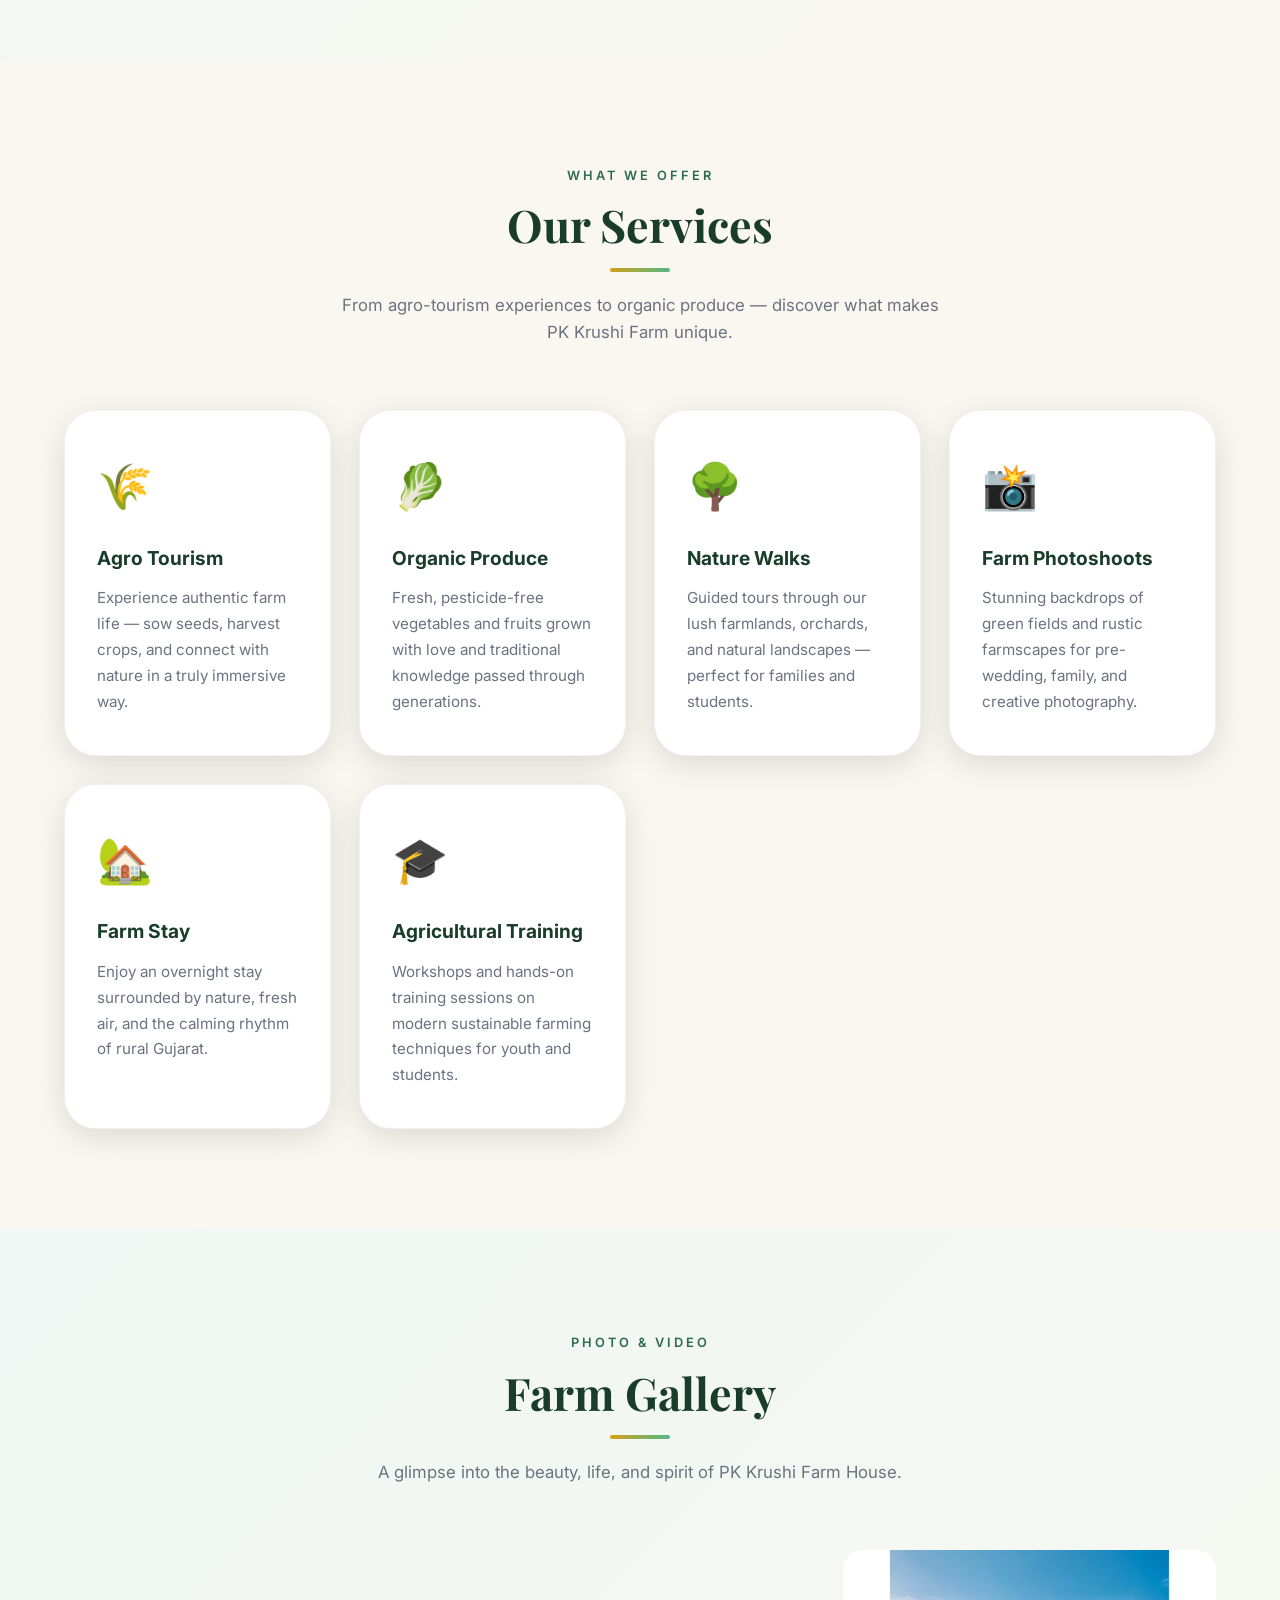
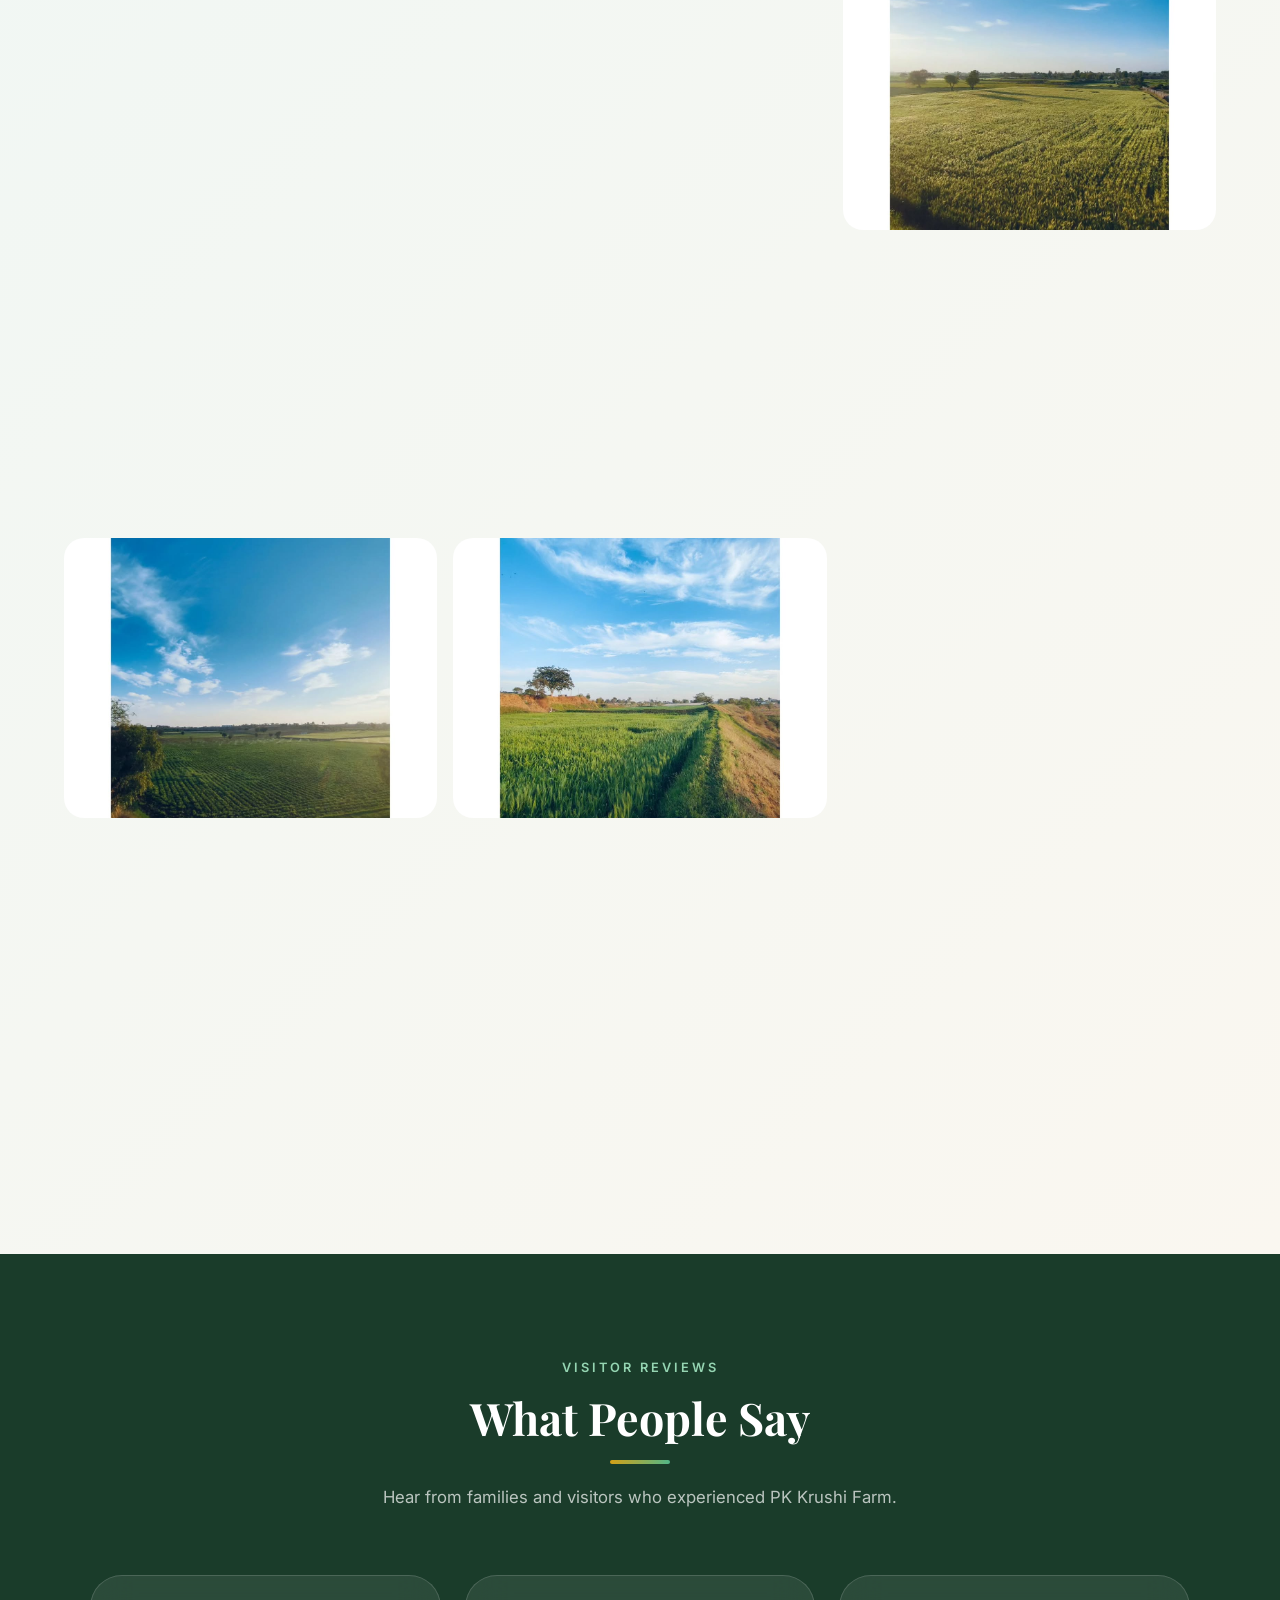
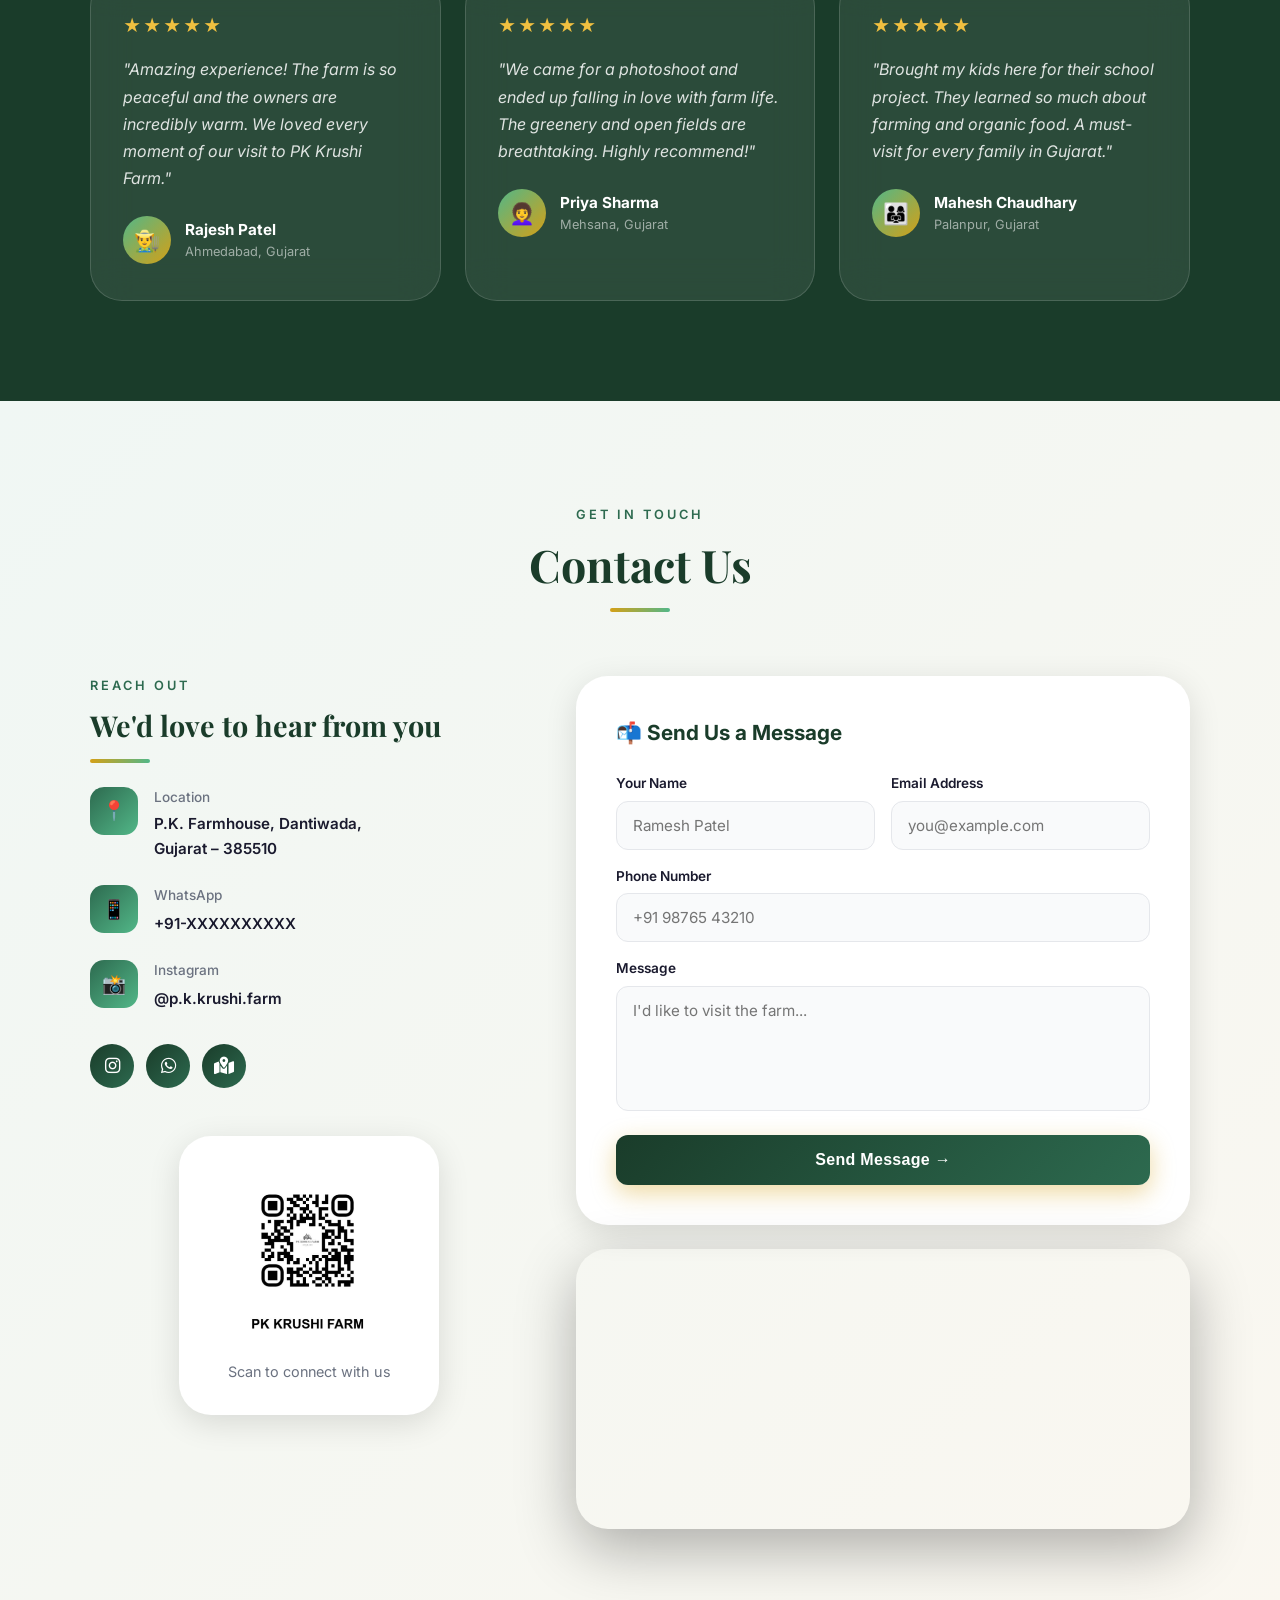
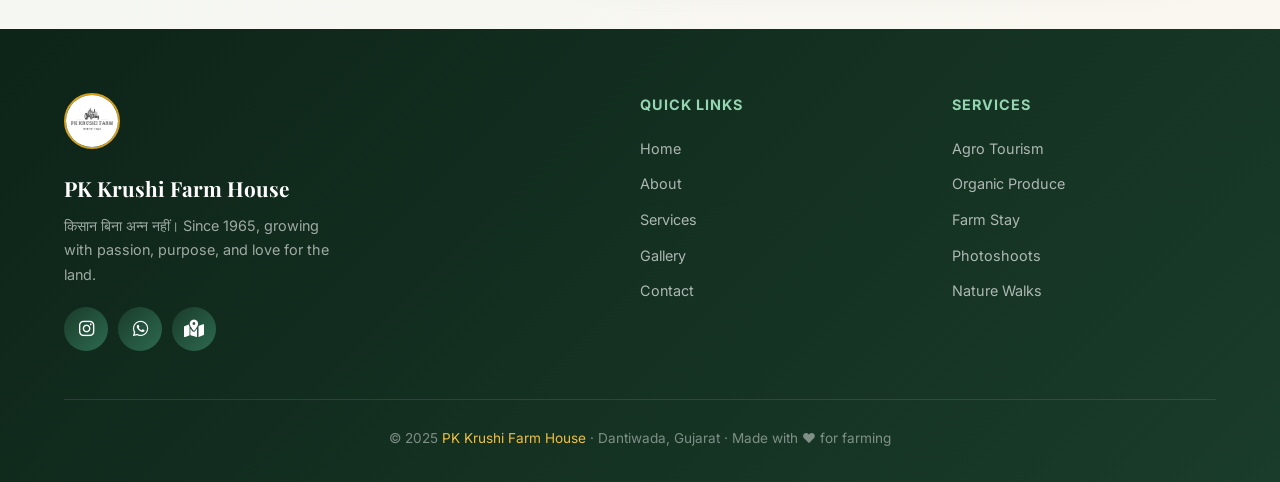
==== commit defaa934: "website update" ====
--- a/index.html
+++ b/index.html
@@ -1,349 +1,366 @@
-<!DOCTYPE html>
-<html lang="hi">
-<head>
-  <meta charset="UTF-8" />
-  <meta name="viewport" content="width=device-width, initial-scale=1.0"/>
-  <title>PK Krushi Farm House</title>
-  <link rel="stylesheet" href="https://cdnjs.cloudflare.com/ajax/libs/font-awesome/6.0.0-beta3/css/all.min.css" />
-  <script src="https://unpkg.com/scrollreveal"></script>
- <style>
-    html {
-      scroll-behavior: smooth;
-    }
-    body {
-      font-family: 'Segoe UI', sans-serif;
-      margin: 0;
-      padding: 0;
-      background: #f5f5f5;
-      color: #333;
-      transition: all 0.4s ease-in-out;
-    }
-    header {
-      background: #2e7d32;
-      color: white;
-      text-align: center;
-      padding: 20px;
-      animation: fadelnDown 1s ease;
-    }
-    header img {
-      width: 80px;
-      height: auto;
-      border-radius: 50%;
-      margin-bottom: 10px;
-      transition: transform 0.3s ease;
-    }
-    nav {
-      background: #1b5e20;
-      padding: 10px;
-      text-align: center;
-      animation: fadeln 1.5s ease-in-out;
- }
-    nav a {
-      display: inline-block;
-      color: white;
-      margin: 8px;
-      text-decoration: none;
-      font-weight: bold;
-      transition: all 0.3s ease;
-    }
-    nav a:hover{
-      color: #ffeb3b;
-      text-shadow: 0 0 10px #ffeb3b;
-      transform: scale(1.1);
-    }
-    .hero {
-      background: url('https://github.com/chaudhary451/pk-krushi-farm/blob/main/images/WhatsApp%20Image%202025-05-29%20at%2000.56.09_35b5de82.jpg?raw=true') center/cover no-repeat;
-      color: white;
-      text-align: center;
-      padding: 80px 15px;
-      animation: fadeInUp 2s ease-in-out;
-    }
-    .hero h2 {
-      font-size: 2em;
-      color: #ffeb3b;
-      text-shadow: 2px 2px 4px #000;
-    }
-    .hero p {
-      font-size: 1.2em;
-      font-weight: bold;
-      color: #00e676;
-      text-shadow: 1px 1px 3px #000;
-    }
-    .cta-buttons a {
-      display: inline-block;
-      margin: 10px;
-      padding: 10px 20px;
-      background: #ffcc00;
-      color: black;
-      text-decoration: none;
-      font-weight: bold;
-      border-radius: 5px;
-      transition: transform 0.3s ease, box-shadow 0.3s ease;
-    }
-    .cta-buttons a:hover {
-      transform: scale(1.05);
-      box-shadow: 0 4px 10px rgba(0,0,0,0.2);
-    }
-    section {
-      padding: 30px 15px;
-      max-width: 100%;
-      margin: auto;
-      animation: fadeln 1s ease;
-    }
-    h3 {
-      color: #2e7d32;
-      font-size: 1.5em;
-      animation: slidelnLeft 1s ease;
-    }
-    .slider {
-      display: flex;
-      overflow-x: auto;
-      scroll-snap-type: x mandatory;
-      gap: 10px;
-      padding: 20px;
-    }
-    .slider img, .video-thumb {
-      height: 160px;
-      border-radius: 10px;
-      scroll-snap-align: start;
-      cursor: pointer;
-      transition: transform 0.3s ease;
-    }
-    .slider img:hover, .video-thumb:hover {
-      transform: scale(1.05);
-      box-shadow: 0 4px 12px rgba(0,0,0,0.2);
-    }
-
-    .video-gallery , .insta-embed {
-      display: flex;
-      justify-content: center;
-      margin: 20px 0;
-      flex-direction: column;
-      align-items: center;
-    }
-    insta-embed iframe {
-      border-radius: 10px;
-      box-shadow: 0 0 15px rgba(0,0,0,0.2);
-      animation: zoomIn 1s ease;}
-
-    .video-popup, .img-popup {
-      display: none;
-      position: fixed;
-      z-index: 999;
-      left: 0; top: 0;
-      width: 100%; height: 100%;
-      background: rgba(0,0,0,0.8);
-      justify-content: center;
-      align-items: center;
-      animation: fadeIn 0.5s ease;
-    }
-    .video-popup-content, .img-popup img {
-      width: 90%;
-      max-width: 720px;
-      border-radius: 10px;
-      box-shadow: 0 0 20px rgba(0,0,0,0.5);
-    }
-    .video-popup-content video {
-      width: 100%;
-      border-radius: 10px;
-    }
-    .img-popup img {
-      max-width: 90%;
-      max-height: 80%;
-    }
-    .close-btn, .img-close {
-      position: absolute;
-      top: 20px;
-      right: 30px;
-      font-size: 2em;
-      color: white;
-      cursor: pointer;
-      background: #333;
-      border-radius: 50%;
-      padding: 0 10px;
-    }
-
-    @keyframes fadeInUp {
-      from { opacity: 0; transform: translateY(40px); }
-      to { opacity: 1; transform: translateY(0); }
-    }
-
-    @keyframes fadeIn {
-      from { opacity: 0; transform: scale(0.9); }
-      to { opacity: 1; transform: scale(1); }
-    }
-
-    form input, form textarea {
-      display: block;
-      width: 100%;
-      margin-bottom: 10px;
-      padding: 10px;
-      border: 1px solid #ccc;
-      border-radius: 5px;
-      font-size: 1em;
-    }
-    form button {
-      padding: 10px;
-      background: #1b5e20;
-      color: white;
-      border: none;
-      border-radius: 5px;
-      cursor: pointer;
-      width: 100%;
-    }
-    footer {
-      background: #2e7d32;
-      color: white;
-      text-align: center;
-      padding: 20px;
-      margin-top: 40px;
-    }
-    @media screen and (max-width: 600px) {
-      .hero h2 {
-        font-size: 1.5em;
-      }
-      .hero p {
-        font-size: 1em;
-      }
-      .slider img {
-        height: 120px;
-      }
-    }
-  </style>
-
-</head>
-<body>
-
-  <header>
-    <img src="https://github.com/chaudhary451/pk-krushi-farm/blob/main/images/logo.jpg?raw=true" alt="PK Krushi Logo">
-    <h1>PK Krushi Farm House</h1>
-    <p>किसान बिना अन्न नहीं • No Farmers, No Food</p>
-  </header>
-
-  <nav>
-  <a href="index.html">Home</a>
-  <a href="#about">About</a>
-  <a href="#Gallery">Gallery</a> <!-- Changed this line -->
-  <a href="#contact">Contact</a>
-  </nav>
-  
-
-  <section class="hero">
-    <h2>Welcome to PK Krushi Farm</h2>
-    <p>हम दिल से किसान हैं, प्रकृति को प्यार से उगाते हैं।</p>
-    <div class="cta-buttons">
-      <a href="gallery_page.html">Watch Reels</a>
-      <a href="#contact">Visit Us</a>
-    </div>
-  </section>
-
-  <section id="about">
-    <h3>About Us – हमारे बारे में</h3>
-    <p>हम गुजरात के डांटीवाड़ा से किसान हैं। 1965 से हम स्मार्ट और टिकाऊ खेती को बढ़ावा दे रहे हैं। हमारा मिशन: नई पीढ़ी को खेती की ओर लाना और आधुनिक तकनीक के साथ इसे आगे बढ़ाना।</p>
-  </section>
-
-  <section id="Pics">
-    <h3>Gallery – पिक</h3>
-
-  <div class="video-gallery">
-  <video class="video-thumb" onclick="openVideoPopup('video/frameHOusereel.mp4')" muted autoplay loop>
-    <source src="video/frameHOusereel.mp4" type="video/mp4">
-    Your browser does not support the video tag.
-  </video>
-  </div>
-    <div class="slider">
-      <img src="https://github.com/chaudhary451/pk-krushi-farm/blob/main/images/framehouse03.jpg?raw=true" onclick="openImagePopup(this.src)" alt="Farm 2">
-      <img src="https://github.com/chaudhary451/pk-krushi-farm/blob/main/images/framehouse01.jpg?raw=true" class="zoom-img" onclick="openImagePopup(this.src)" alt="Farm 3">
-      <img src="https://github.com/chaudhary451/pk-krushi-farm/blob/main/images/pic1.jpg?raw=true" class="zoom-img" onclick="openImagePopup(this.src)" alt="Farm 4">
-    </div>
-  </section>
-
- <section id="contact">
-  <h3>Contact – संपर्क करें</h3>
-  <p>स्थान: p.k.farmhouse, डांटीवाड़ा, गुजरात 385510</p>
-  <p>
-    📍 <a href="https://maps.app.goo.gl/zkC2BYwFwGG9eJnX9" target="_blank">Open in Google Maps</a>
-  </p>
-
-  <h4 style="text-align:center;">📍 Location: <strong>PK Krushi Frame House</strong></h4>
-
-  <iframe 
-  src="https://www.google.com/maps/embed?pb=!1m14!1m8!1m3!1d14900.72622691221!2d72.3573893!3d24.2898234!3m2!1i1024!2i768!4f13.1!3m3!1m2!1s0x0%3A0x0!2zMjTCsDE3JzIzLjQiTiA3MsKwMjEnMjYuNiJF!5e0!3m2!1sen!2sin!4v1717872080000!5m2!1sen!2sin" 
-  width="100%" 
-  height="300" 
-  style="border:0;" 
-  allowfullscreen="" 
-  loading="lazy" 
-  referrerpolicy="no-referrer-when-downgrade">
-</iframe>
-    Instagram: <a href="https://www.instagram.com/p.k.krushi.farm/" target="_blank">@p.k.krushi.farm</a><br>
-    WhatsApp: +91-XXXXXXXXXX</p>
-    <div style="text-align: center; margin: 20px 0;">
-      <img src="https://github.com/chaudhary451/pk-krushi-farm/blob/main/images/Qr.JPG?raw=true" alt="QR Code" style="max-width: 200px; width: 100%; height: auto;">
-      <p>हमसे संपर्क के लिए QR कोड स्कैन करें</p>
-    </div>
-    <form>
-      <input type="text" placeholder="आपका नाम" required>
-      <input type="email" placeholder="आपका ईमेल" required>
-      <textarea placeholder="संदेश..." rows="4"></textarea>
-      <button type="submit">भेजें</button>
-    </form>
-  </section>
-
-  <footer>
-    <p>"हमें हर दिन किसानों की ज़रूरत है – दरરોજ ખેડૂત જરૂરી છે"</p>
-  </footer>
-
-  <!-- Video Popup -->
-  <div id="videoPopup" class="video-popup">
-    <div class="video-popup-content">
-      <span class="close-btn" onclick="closeVideoPopup()">&times;</span>
-      <video id="popupVideo" controls autoplay muted loop></video>
-    </div>
-  </div>
-
-  <!-- Image Popup -->
-  <div id="imagePopup" class="img-popup">
-    <span class="img-close" onclick="closeImagePopup()">&times;</span>
-    <img id="popupImg" src="" alt="Zoomed image">
-  </div>
-
-  <script>
-    function openVideoPopup(src) {
-      const popup = document.getElementById('videoPopup');
-      const video = document.getElementById('popupVideo');
-      video.src = src;
-      popup.style.display = 'flex';
-    }
-
-    function closeVideoPopup() {
-      const popup = document.getElementById('videoPopup');
-      const video = document.getElementById('popupVideo');
-      video.pause();
-      video.src = "";
-      popup.style.display = 'none';
-    }
-
-    function openImagePopup(src) {
-      document.getElementById("popupImg").src = src;
-      document.getElementById("imagePopup").style.display = "flex";
-    }
-
-    function closeImagePopup() {
-      document.getElementById("imagePopup").style.display = "none";
-    }
-
-    ScrollReveal().reveal('.slider img, .video-thumb', {
-      origin: 'bottom',
-      distance: '40px',
-      duration: 1000,
-      easing: 'ease-in-out',
-      reset: true,
-      interval: 100
-    });
-  </script>
-
-</body>
-</html>
-
-
+<!DOCTYPE html>
+<html lang="hi">
+<head>
+  <meta charset="UTF-8" />
+  <meta name="viewport" content="width=device-width, initial-scale=1.0" />
+  <title>PK Krushi Farm House – Dantiwada, Gujarat</title>
+  <meta name="description" content="PK Krushi Farm House – Premium agro-tourism and sustainable farming since 1965. Located in Dantiwada, Gujarat. Visit our farm, experience nature and organic living." />
+  <meta name="keywords" content="PK Krushi Farm House, Dantiwada Gujarat, agro tourism, organic farm, farming Gujarat, farm visit, krishifarm" />
+  <meta name="author" content="PK Krushi Farm House" />
+  <meta property="og:title" content="PK Krushi Farm House – Dantiwada, Gujarat" />
+  <meta property="og:description" content="Experience sustainable farming and agro-tourism at PK Krushi Farm House, Dantiwada, Gujarat since 1965." />
+  <meta property="og:image" content="https://github.com/chaudhary451/pk-krushi-farm/blob/main/images/framehouse01.jpg?raw=true" />
+  <meta property="og:type" content="website" />
+  <link rel="icon" href="images/logo.jpg" type="image/jpeg" />
+  <link rel="stylesheet" href="https://cdnjs.cloudflare.com/ajax/libs/font-awesome/6.5.0/css/all.min.css" />
+  <link rel="stylesheet" href="style.css" />
+</head>
+<body>
+
+<!-- ══ LOADER ══ -->
+<div id="loader" aria-hidden="true">
+  <img src="images/logo.jpg" alt="PK Krushi Logo" class="loader-logo" />
+  <div class="loader-bar"><div class="loader-bar-fill"></div></div>
+  <p class="loader-text">PK KRUSHI FARM HOUSE</p>
+</div>
+
+<!-- ══ NAVBAR ══ -->
+<nav id="navbar" role="navigation" aria-label="Main Navigation">
+  <a href="#hero" class="nav-brand">
+    <img src="images/logo.jpg" alt="PK Krushi Logo" class="nav-logo" />
+    <div>
+      <div class="nav-title">PK Krushi Farm</div>
+      <div class="nav-subtitle">DANTIWADA · GUJARAT</div>
+    </div>
+  </a>
+  <button class="hamburger" id="hamburger" aria-label="Menu" aria-expanded="false">
+    <span></span><span></span><span></span>
+  </button>
+  <ul class="nav-links" id="nav-links">
+    <li><a href="#hero">Home</a></li>
+    <li><a href="#about">About</a></li>
+    <li><a href="#services">Services</a></li>
+    <li><a href="#gallery">Gallery</a></li>
+    <li><a href="#testimonials">Reviews</a></li>
+    <li><a href="#contact">Contact</a></li>
+  </ul>
+</nav>
+
+<!-- ══ HERO ══ -->
+<section id="hero" aria-label="Hero Section">
+  <video class="hero-video" autoplay muted loop playsinline poster="images/framehouse01.jpg">
+    <source src="video/frameHOusereel.mp4" type="video/mp4" />
+  </video>
+  <div class="hero-overlay"></div>
+  <div class="hero-content">
+    <div class="hero-badge">Since 1965 · Dantiwada, Gujarat</div>
+    <h1 class="hero-title">
+      <span>PK Krushi</span><br />Farm House
+    </h1>
+    <p class="hero-subtitle">हम दिल से किसान हैं, प्रकृति को प्यार से उगाते हैं।<br />Rooted in tradition, growing with passion.</p>
+    <div class="hero-buttons">
+      <a href="#gallery" class="btn btn-primary"><i class="fa-solid fa-images"></i> Explore Gallery</a>
+      <a href="#contact" class="btn btn-outline"><i class="fa-solid fa-location-dot"></i> Visit Us</a>
+    </div>
+  </div>
+  <div class="hero-scroll" aria-hidden="true">
+    <span>SCROLL</span>
+    <div class="hero-scroll-line"></div>
+  </div>
+</section>
+
+<!-- ══ ABOUT ══ -->
+<section id="about" class="section section-alt">
+  <div class="about-grid">
+    <div class="about-img-stack reveal-left">
+      <img src="images/framehouse01.jpg" alt="PK Krushi Farm House main view" class="about-img-main" />
+      <div class="about-img-badge">
+        <span class="badge-num">60+</span>
+        <span class="badge-text">Years of Farming</span>
+      </div>
+    </div>
+    <div class="about-text reveal-right">
+      <span class="section-tag">Our Story</span>
+      <h2 class="section-title">About PK Krushi Farm House</h2>
+      <div class="section-divider"></div>
+      <p>हम गुजरात के डांटीवाड़ा से किसान हैं। 1965 से हम स्मार्ट और टिकाऊ खेती को बढ़ावा दे रहे हैं।</p>
+      <p>Our mission is to bring the next generation closer to farming and advance it with modern technology — while staying true to our roots and the land we love.</p>
+      <p>We believe that <strong>किसान बिना अन्न नहीं</strong> — without farmers, there is no food. Our farm is a living testament to sustainable, organic, and joyful farming.</p>
+      <div class="about-stats">
+        <div class="stat-card reveal">
+          <div class="num">60+</div>
+          <div class="label">Years Farming</div>
+        </div>
+        <div class="stat-card reveal">
+          <div class="num">100%</div>
+          <div class="label">Organic</div>
+        </div>
+        <div class="stat-card reveal">
+          <div class="num">5★</div>
+          <div class="label">Visitor Rated</div>
+        </div>
+      </div>
+    </div>
+  </div>
+</section>
+
+<!-- ══ SERVICES ══ -->
+<section id="services" class="section">
+  <div class="section-header">
+    <span class="section-tag">What We Offer</span>
+    <h2 class="section-title">Our Services</h2>
+    <div class="section-divider"></div>
+    <p class="section-desc">From agro-tourism experiences to organic produce — discover what makes PK Krushi Farm unique.</p>
+  </div>
+  <div class="services-grid">
+    <div class="service-card reveal">
+      <span class="service-icon">🌾</span>
+      <h3>Agro Tourism</h3>
+      <p>Experience authentic farm life — sow seeds, harvest crops, and connect with nature in a truly immersive way.</p>
+    </div>
+    <div class="service-card reveal">
+      <span class="service-icon">🥬</span>
+      <h3>Organic Produce</h3>
+      <p>Fresh, pesticide-free vegetables and fruits grown with love and traditional knowledge passed through generations.</p>
+    </div>
+    <div class="service-card reveal">
+      <span class="service-icon">🌳</span>
+      <h3>Nature Walks</h3>
+      <p>Guided tours through our lush farmlands, orchards, and natural landscapes — perfect for families and students.</p>
+    </div>
+    <div class="service-card reveal">
+      <span class="service-icon">📸</span>
+      <h3>Farm Photoshoots</h3>
+      <p>Stunning backdrops of green fields and rustic farmscapes for pre-wedding, family, and creative photography.</p>
+    </div>
+    <div class="service-card reveal">
+      <span class="service-icon">🏡</span>
+      <h3>Farm Stay</h3>
+      <p>Enjoy an overnight stay surrounded by nature, fresh air, and the calming rhythm of rural Gujarat.</p>
+    </div>
+    <div class="service-card reveal">
+      <span class="service-icon">🎓</span>
+      <h3>Agricultural Training</h3>
+      <p>Workshops and hands-on training sessions on modern sustainable farming techniques for youth and students.</p>
+    </div>
+  </div>
+</section>
+
+<!-- ══ GALLERY ══ -->
+<section id="gallery" class="section section-alt">
+  <div class="section-header">
+    <span class="section-tag">Photo & Video</span>
+    <h2 class="section-title">Farm Gallery</h2>
+    <div class="section-divider"></div>
+    <p class="section-desc">A glimpse into the beauty, life, and spirit of PK Krushi Farm House.</p>
+  </div>
+  <div class="gallery-grid">
+    <div class="gallery-item large reveal" onclick="openMedia('video','video/frameHOusereel.mp4')">
+      <video muted autoplay loop playsinline>
+        <source src="video/frameHOusereel.mp4" type="video/mp4" />
+      </video>
+      <div class="gallery-overlay"><span><i class="fa-solid fa-play"></i> Farm Reel</span></div>
+    </div>
+    <div class="gallery-item reveal" onclick="openMedia('img','images/framehouse03.jpg')">
+      <img src="images/framehouse03.jpg" alt="Farm House View" loading="lazy" />
+      <div class="gallery-overlay"><span><i class="fa-solid fa-expand"></i> Farm View</span></div>
+    </div>
+    <div class="gallery-item reveal" onclick="openMedia('img','images/framehouse01.jpg')">
+      <img src="images/framehouse01.jpg" alt="Farm House Exterior" loading="lazy" />
+      <div class="gallery-overlay"><span><i class="fa-solid fa-expand"></i> Exterior</span></div>
+    </div>
+    <div class="gallery-item reveal" onclick="openMedia('img','images/pic1.jpg')">
+      <img src="images/pic1.jpg" alt="Farm Landscape" loading="lazy" />
+      <div class="gallery-overlay"><span><i class="fa-solid fa-expand"></i> Landscape</span></div>
+    </div>
+    <div class="gallery-item reveal" onclick="openMedia('video','video/HarshadChhapri .mp4')">
+      <video muted autoplay loop playsinline>
+        <source src="video/HarshadChhapri .mp4" type="video/mp4" />
+      </video>
+      <div class="gallery-overlay"><span><i class="fa-solid fa-play"></i> Farm Reel 2</span></div>
+    </div>
+    <div class="gallery-item reveal" onclick="openMedia('video','video/FramehouseReel2 .mp4')">
+      <video muted autoplay loop playsinline>
+        <source src="video/FramehouseReel2 .mp4" type="video/mp4" />
+      </video>
+      <div class="gallery-overlay"><span><i class="fa-solid fa-play"></i> Farm Reel 3</span></div>
+    </div>
+  </div>
+</section>
+
+<!-- ══ TESTIMONIALS ══ -->
+<section id="testimonials" class="section section-dark">
+  <div class="section-header">
+    <span class="section-tag" style="color:var(--green-light)">Visitor Reviews</span>
+    <h2 class="section-title">What People Say</h2>
+    <div class="section-divider"></div>
+    <p class="section-desc">Hear from families and visitors who experienced PK Krushi Farm.</p>
+  </div>
+  <div class="testimonials-grid">
+    <div class="testimonial-card reveal">
+      <div class="stars">★★★★★</div>
+      <p>"Amazing experience! The farm is so peaceful and the owners are incredibly warm. We loved every moment of our visit to PK Krushi Farm."</p>
+      <div class="testimonial-author">
+        <div class="author-avatar">👨‍🌾</div>
+        <div><div class="author-name">Rajesh Patel</div><div class="author-loc">Ahmedabad, Gujarat</div></div>
+      </div>
+    </div>
+    <div class="testimonial-card reveal">
+      <div class="stars">★★★★★</div>
+      <p>"We came for a photoshoot and ended up falling in love with farm life. The greenery and open fields are breathtaking. Highly recommend!"</p>
+      <div class="testimonial-author">
+        <div class="author-avatar">👩‍🦱</div>
+        <div><div class="author-name">Priya Sharma</div><div class="author-loc">Mehsana, Gujarat</div></div>
+      </div>
+    </div>
+    <div class="testimonial-card reveal">
+      <div class="stars">★★★★★</div>
+      <p>"Brought my kids here for their school project. They learned so much about farming and organic food. A must-visit for every family in Gujarat."</p>
+      <div class="testimonial-author">
+        <div class="author-avatar">👨‍👩‍👧</div>
+        <div><div class="author-name">Mahesh Chaudhary</div><div class="author-loc">Palanpur, Gujarat</div></div>
+      </div>
+    </div>
+  </div>
+</section>
+
+<!-- ══ CONTACT ══ -->
+<section id="contact" class="section section-alt">
+  <div class="section-header">
+    <span class="section-tag">Get In Touch</span>
+    <h2 class="section-title">Contact Us</h2>
+    <div class="section-divider"></div>
+  </div>
+  <div class="contact-wrapper">
+    <div class="contact-info reveal-left">
+      <span class="section-tag">Reach Out</span>
+      <h3 class="section-title">We'd love to hear from you</h3>
+      <div class="section-divider"></div>
+      <div class="contact-detail">
+        <div class="contact-icon">📍</div>
+        <div>
+          <h4>Location</h4>
+          <p>P.K. Farmhouse, Dantiwada,<br />Gujarat – 385510</p>
+        </div>
+      </div>
+      <div class="contact-detail">
+        <div class="contact-icon">📱</div>
+        <div>
+          <h4>WhatsApp</h4>
+          <a href="https://wa.me/91XXXXXXXXXX">+91-XXXXXXXXXX</a>
+        </div>
+      </div>
+      <div class="contact-detail">
+        <div class="contact-icon">📸</div>
+        <div>
+          <h4>Instagram</h4>
+          <a href="https://www.instagram.com/p.k.krushi.farm/" target="_blank">@p.k.krushi.farm</a>
+        </div>
+      </div>
+      <div class="contact-social">
+        <a href="https://www.instagram.com/p.k.krushi.farm/" target="_blank" class="social-link" aria-label="Instagram"><i class="fa-brands fa-instagram"></i></a>
+        <a href="https://wa.me/91XXXXXXXXXX" target="_blank" class="social-link" aria-label="WhatsApp"><i class="fa-brands fa-whatsapp"></i></a>
+        <a href="https://maps.app.goo.gl/zkC2BYwFwGG9eJnX9" target="_blank" class="social-link" aria-label="Google Maps"><i class="fa-solid fa-map-location-dot"></i></a>
+      </div>
+
+      <div class="qr-section">
+        <div class="qr-card">
+          <img src="images/Qr.JPG" alt="QR Code to contact PK Krushi Farm House" loading="lazy" />
+          <p>Scan to connect with us</p>
+        </div>
+      </div>
+    </div>
+
+    <div class="reveal-right">
+      <div class="contact-form-card">
+        <h3>📬 Send Us a Message</h3>
+        <form id="contact-form" novalidate>
+          <div class="form-row">
+            <div class="form-group">
+              <label for="name">Your Name</label>
+              <input type="text" id="name" name="name" placeholder="Ramesh Patel" required />
+            </div>
+            <div class="form-group">
+              <label for="email">Email Address</label>
+              <input type="email" id="email" name="email" placeholder="you@example.com" required />
+            </div>
+          </div>
+          <div class="form-group">
+            <label for="phone">Phone Number</label>
+            <input type="tel" id="phone" name="phone" placeholder="+91 98765 43210" />
+          </div>
+          <div class="form-group">
+            <label for="message">Message</label>
+            <textarea id="message" name="message" rows="5" placeholder="I'd like to visit the farm..."></textarea>
+          </div>
+          <button type="submit" class="btn btn-green btn-primary">Send Message →</button>
+        </form>
+      </div>
+
+      <!-- Google Maps -->
+      <div class="map-container" style="margin-top:24px;">
+        <iframe
+          src="https://www.google.com/maps/embed?pb=!1m14!1m8!1m3!1d14900.72622691221!2d72.3573893!3d24.2898234!3m2!1i1024!2i768!4f13.1!3m3!1m2!1s0x0%3A0x0!2zMjTCsDE3JzIzLjQiTiA3MsKwMjEnMjYuNiJF!5e0!3m2!1sen!2sin!4v1717872080000!5m2!1sen!2sin"
+          width="100%" height="280"
+          style="border:0;" allowfullscreen="" loading="lazy"
+          referrerpolicy="no-referrer-when-downgrade"
+          title="PK Krushi Farm House Location">
+        </iframe>
+      </div>
+    </div>
+  </div>
+</section>
+
+<!-- ══ FOOTER ══ -->
+<footer>
+  <div class="footer-grid">
+    <div class="footer-brand">
+      <img src="images/logo.jpg" alt="PK Krushi Logo" class="nav-logo" />
+      <h3>PK Krushi Farm House</h3>
+      <p>किसान बिना अन्न नहीं। Since 1965, growing with passion, purpose, and love for the land.</p>
+      <div class="footer-social">
+        <a href="https://www.instagram.com/p.k.krushi.farm/" target="_blank" class="social-link" aria-label="Instagram"><i class="fa-brands fa-instagram"></i></a>
+        <a href="https://wa.me/91XXXXXXXXXX" target="_blank" class="social-link" aria-label="WhatsApp"><i class="fa-brands fa-whatsapp"></i></a>
+        <a href="https://maps.app.goo.gl/zkC2BYwFwGG9eJnX9" target="_blank" class="social-link" aria-label="Maps"><i class="fa-solid fa-map-location-dot"></i></a>
+      </div>
+    </div>
+    <div class="footer-col">
+      <h4>Quick Links</h4>
+      <ul>
+        <li><a href="#hero">Home</a></li>
+        <li><a href="#about">About</a></li>
+        <li><a href="#services">Services</a></li>
+        <li><a href="#gallery">Gallery</a></li>
+        <li><a href="#contact">Contact</a></li>
+      </ul>
+    </div>
+    <div class="footer-col">
+      <h4>Services</h4>
+      <ul>
+        <li><a href="#services">Agro Tourism</a></li>
+        <li><a href="#services">Organic Produce</a></li>
+        <li><a href="#services">Farm Stay</a></li>
+        <li><a href="#services">Photoshoots</a></li>
+        <li><a href="#services">Nature Walks</a></li>
+      </ul>
+    </div>
+  </div>
+  <div class="footer-bottom">
+    <p>© 2025 <span>PK Krushi Farm House</span> · Dantiwada, Gujarat · Made with ❤️ for farming</p>
+  </div>
+</footer>
+
+<!-- ══ POPUP ══ -->
+<div id="popup" class="popup-overlay" role="dialog" aria-modal="true" aria-label="Media Viewer">
+  <div class="popup-inner">
+    <button class="popup-close" onclick="closePopup()" aria-label="Close">✕</button>
+    <img id="popup-img" src="" alt="Gallery image" style="display:none;" />
+    <video id="popup-video" controls playsinline style="display:none; max-width:90vw; max-height:85vh; border-radius:20px;">
+      <source src="" type="video/mp4" />
+    </video>
+  </div>
+</div>
+
+<script src="script.js"></script>
+</body>
+</html>
--- a/style.css
+++ b/style.css
@@ -0,0 +1,314 @@
+@import url('https://fonts.googleapis.com/css2?family=Inter:wght@300;400;500;600;700;800;900&family=Playfair+Display:wght@600;700;800&display=swap');
+
+:root {
+  --green-dark: #1a3c2a;
+  --green-mid: #2d6a4f;
+  --green-accent: #52b788;
+  --green-light: #95d5b2;
+  --gold: #d4a017;
+  --gold-light: #f0c040;
+  --cream: #faf7f0;
+  --white: #ffffff;
+  --text-dark: #1a1a2e;
+  --text-muted: #6b7280;
+  --glass-bg: rgba(255,255,255,0.08);
+  --glass-border: rgba(255,255,255,0.15);
+  --shadow-lg: 0 20px 60px rgba(0,0,0,0.3);
+  --shadow-card: 0 8px 32px rgba(0,0,0,0.12);
+  --radius-lg: 20px;
+  --radius-xl: 32px;
+  --transition: all 0.4s cubic-bezier(0.4,0,0.2,1);
+}
+
+*, *::before, *::after { box-sizing: border-box; margin: 0; padding: 0; }
+
+html { scroll-behavior: smooth; font-size: 16px; }
+
+body {
+  font-family: 'Inter', sans-serif;
+  background: var(--cream);
+  color: var(--text-dark);
+  overflow-x: hidden;
+  line-height: 1.6;
+}
+
+/* ── LOADER ── */
+#loader {
+  position: fixed; inset: 0; z-index: 9999;
+  background: var(--green-dark);
+  display: flex; flex-direction: column;
+  align-items: center; justify-content: center;
+  gap: 20px; transition: opacity 0.6s ease;
+}
+#loader.hidden { opacity: 0; pointer-events: none; }
+.loader-logo { width: 80px; height: 80px; border-radius: 50%; object-fit: cover; animation: pulse 1.5s infinite; }
+.loader-bar { width: 200px; height: 4px; background: rgba(255,255,255,0.2); border-radius: 99px; overflow: hidden; }
+.loader-bar-fill { height: 100%; width: 0%; background: linear-gradient(90deg, var(--green-accent), var(--gold)); border-radius: 99px; animation: loadFill 2s ease forwards; }
+.loader-text { color: var(--white); font-size: 0.9rem; letter-spacing: 2px; opacity: 0.7; }
+
+@keyframes loadFill { to { width: 100%; } }
+@keyframes pulse { 0%,100%{ transform:scale(1); } 50%{ transform:scale(1.08); } }
+
+/* ── NAVBAR ── */
+#navbar {
+  position: fixed; top: 0; left: 0; right: 0; z-index: 1000;
+  padding: 18px 5%;
+  display: flex; align-items: center; justify-content: space-between;
+  transition: var(--transition);
+}
+#navbar.scrolled {
+  background: rgba(26,60,42,0.92);
+  backdrop-filter: blur(20px);
+  -webkit-backdrop-filter: blur(20px);
+  padding: 12px 5%;
+  box-shadow: 0 4px 24px rgba(0,0,0,0.2);
+}
+.nav-brand { display: flex; align-items: center; gap: 12px; text-decoration: none; }
+.nav-logo { width: 44px; height: 44px; border-radius: 50%; object-fit: cover; border: 2px solid var(--gold); }
+.nav-title { font-family: 'Playfair Display', serif; font-size: 1.15rem; color: var(--white); font-weight: 700; line-height: 1.1; }
+.nav-subtitle { font-size: 0.65rem; color: var(--green-light); letter-spacing: 1px; }
+
+.nav-links { display: flex; gap: 8px; list-style: none; }
+.nav-links a {
+  color: rgba(255,255,255,0.85); text-decoration: none;
+  padding: 8px 16px; border-radius: 99px; font-size: 0.9rem; font-weight: 500;
+  transition: var(--transition); letter-spacing: 0.3px;
+}
+.nav-links a:hover, .nav-links a.active {
+  background: rgba(255,255,255,0.15); color: var(--white); backdrop-filter: blur(10px);
+}
+
+.hamburger { display: none; flex-direction: column; gap: 5px; cursor: pointer; padding: 5px; }
+.hamburger span { display: block; width: 24px; height: 2px; background: var(--white); border-radius: 2px; transition: var(--transition); }
+.hamburger.open span:nth-child(1) { transform: rotate(45deg) translate(5px, 5px); }
+.hamburger.open span:nth-child(2) { opacity: 0; }
+.hamburger.open span:nth-child(3) { transform: rotate(-45deg) translate(5px, -5px); }
+
+/* ── HERO ── */
+#hero {
+  position: relative; height: 100vh; min-height: 600px;
+  display: flex; align-items: center; justify-content: center;
+  overflow: hidden;
+}
+.hero-video { position: absolute; inset: 0; width: 100%; height: 100%; object-fit: cover; z-index: 0; }
+.hero-overlay {
+  position: absolute; inset: 0; z-index: 1;
+  background: linear-gradient(135deg, rgba(26,60,42,0.75) 0%, rgba(45,106,79,0.5) 50%, rgba(0,0,0,0.6) 100%);
+}
+.hero-content { position: relative; z-index: 2; text-align: center; padding: 0 20px; max-width: 860px; }
+.hero-badge {
+  display: inline-flex; align-items: center; gap: 8px;
+  background: var(--glass-bg); border: 1px solid var(--glass-border);
+  backdrop-filter: blur(10px); color: var(--green-light);
+  padding: 8px 20px; border-radius: 99px; font-size: 0.8rem;
+  letter-spacing: 2px; text-transform: uppercase; margin-bottom: 24px;
+  animation: fadeDown 0.8s ease both;
+}
+.hero-badge::before { content: '🌿'; }
+.hero-title {
+  font-family: 'Playfair Display', serif;
+  font-size: clamp(2.4rem, 6vw, 5rem);
+  color: var(--white); font-weight: 800; line-height: 1.1;
+  margin-bottom: 16px; animation: fadeUp 1s 0.2s ease both;
+  text-shadow: 0 4px 24px rgba(0,0,0,0.4);
+}
+.hero-title span { color: var(--gold-light); }
+.hero-subtitle {
+  font-size: clamp(1rem, 2.5vw, 1.3rem); color: rgba(255,255,255,0.85);
+  margin-bottom: 40px; animation: fadeUp 1s 0.4s ease both; font-weight: 300;
+}
+.hero-buttons { display: flex; gap: 16px; justify-content: center; flex-wrap: wrap; animation: fadeUp 1s 0.6s ease both; }
+.btn { display: inline-flex; align-items: center; gap: 10px; padding: 14px 32px; border-radius: 99px; font-weight: 600; font-size: 0.95rem; text-decoration: none; cursor: pointer; border: none; transition: var(--transition); letter-spacing: 0.3px; }
+.btn-primary { background: linear-gradient(135deg, var(--gold), var(--gold-light)); color: var(--green-dark); box-shadow: 0 8px 24px rgba(212,160,23,0.4); }
+.btn-primary:hover { transform: translateY(-3px) scale(1.03); box-shadow: 0 16px 40px rgba(212,160,23,0.5); }
+.btn-outline { background: var(--glass-bg); border: 1.5px solid var(--glass-border); color: var(--white); backdrop-filter: blur(10px); }
+.btn-outline:hover { background: rgba(255,255,255,0.2); transform: translateY(-3px); border-color: rgba(255,255,255,0.4); }
+
+.hero-scroll { position: absolute; bottom: 32px; left: 50%; transform: translateX(-50%); z-index: 2; display: flex; flex-direction: column; align-items: center; gap: 6px; color: rgba(255,255,255,0.6); font-size: 0.75rem; letter-spacing: 1px; animation: bounce 2s infinite; }
+.hero-scroll-line { width: 1px; height: 40px; background: linear-gradient(to bottom, rgba(255,255,255,0.6), transparent); }
+
+@keyframes bounce { 0%,100%{transform:translateX(-50%) translateY(0)} 50%{transform:translateX(-50%) translateY(8px)} }
+@keyframes fadeDown { from{opacity:0;transform:translateY(-20px)} to{opacity:1;transform:translateY(0)} }
+@keyframes fadeUp { from{opacity:0;transform:translateY(30px)} to{opacity:1;transform:translateY(0)} }
+
+/* ── SECTIONS COMMON ── */
+.section { padding: 100px 5%; }
+.section-alt { background: linear-gradient(135deg, #f0f7f4 0%, var(--cream) 100%); }
+.section-dark { background: var(--green-dark); color: var(--white); }
+
+.section-header { text-align: center; margin-bottom: 64px; }
+.section-tag { display: inline-block; color: var(--green-mid); font-size: 0.8rem; font-weight: 600; letter-spacing: 3px; text-transform: uppercase; margin-bottom: 12px; }
+.section-title { font-family: 'Playfair Display', serif; font-size: clamp(1.8rem, 4vw, 2.8rem); font-weight: 700; color: var(--green-dark); line-height: 1.2; margin-bottom: 16px; }
+.section-dark .section-title { color: var(--white); }
+.section-divider { width: 60px; height: 4px; background: linear-gradient(90deg, var(--gold), var(--green-accent)); border-radius: 99px; margin: 0 auto 20px; }
+.section-desc { max-width: 600px; margin: 0 auto; color: var(--text-muted); font-size: 1.05rem; }
+.section-dark .section-desc { color: rgba(255,255,255,0.7); }
+
+/* ── ABOUT ── */
+.about-grid { display: grid; grid-template-columns: 1fr 1fr; gap: 64px; align-items: center; max-width: 1200px; margin: 0 auto; }
+.about-img-stack { position: relative; }
+.about-img-main { width: 100%; border-radius: var(--radius-xl); object-fit: cover; height: 480px; box-shadow: var(--shadow-lg); }
+.about-img-badge {
+  position: absolute; bottom: -20px; right: -20px;
+  background: linear-gradient(135deg, var(--gold), var(--gold-light));
+  color: var(--green-dark); padding: 20px 24px;
+  border-radius: var(--radius-lg); text-align: center;
+  box-shadow: var(--shadow-card); font-weight: 700;
+}
+.about-img-badge .badge-num { font-size: 2rem; display: block; line-height: 1; }
+.about-img-badge .badge-text { font-size: 0.75rem; }
+.about-text .section-tag { text-align: left; display: block; }
+.about-text .section-title { text-align: left; }
+.about-text .section-divider { margin: 0 0 20px; }
+.about-text p { color: var(--text-muted); margin-bottom: 16px; font-size: 1.02rem; }
+.about-stats { display: grid; grid-template-columns: repeat(3, 1fr); gap: 16px; margin-top: 32px; }
+.stat-card { background: linear-gradient(135deg, var(--green-dark), var(--green-mid)); color: var(--white); padding: 20px; border-radius: var(--radius-lg); text-align: center; }
+.stat-card .num { font-size: 1.8rem; font-weight: 800; color: var(--gold-light); }
+.stat-card .label { font-size: 0.75rem; opacity: 0.8; margin-top: 4px; }
+
+/* ── SERVICES ── */
+.services-grid { display: grid; grid-template-columns: repeat(auto-fit, minmax(260px, 1fr)); gap: 28px; max-width: 1200px; margin: 0 auto; }
+.service-card {
+  background: var(--white); border-radius: var(--radius-xl);
+  padding: 40px 32px; box-shadow: var(--shadow-card);
+  border: 1px solid rgba(0,0,0,0.05);
+  transition: var(--transition); position: relative; overflow: hidden;
+}
+.service-card::before {
+  content: ''; position: absolute; top: 0; left: 0; right: 0; height: 4px;
+  background: linear-gradient(90deg, var(--green-mid), var(--green-accent));
+  transform: scaleX(0); transform-origin: left; transition: var(--transition);
+}
+.service-card:hover { transform: translateY(-8px); box-shadow: 0 24px 60px rgba(0,0,0,0.15); }
+.service-card:hover::before { transform: scaleX(1); }
+.service-icon { font-size: 2.8rem; margin-bottom: 20px; display: block; }
+.service-card h3 { font-size: 1.2rem; font-weight: 700; color: var(--green-dark); margin-bottom: 12px; }
+.service-card p { color: var(--text-muted); font-size: 0.95rem; line-height: 1.7; }
+
+/* ── GALLERY ── */
+.gallery-grid { display: grid; grid-template-columns: repeat(auto-fill, minmax(280px, 1fr)); gap: 16px; max-width: 1200px; margin: 0 auto 40px; }
+.gallery-item { position: relative; border-radius: var(--radius-lg); overflow: hidden; cursor: pointer; aspect-ratio: 4/3; }
+.gallery-item img, .gallery-item video { width: 100%; height: 100%; object-fit: cover; transition: transform 0.5s cubic-bezier(0.4,0,0.2,1); display: block; }
+.gallery-item:hover img, .gallery-item:hover video { transform: scale(1.08); }
+.gallery-overlay { position: absolute; inset: 0; background: linear-gradient(to top, rgba(26,60,42,0.85) 0%, transparent 60%); opacity: 0; transition: var(--transition); display: flex; align-items: flex-end; padding: 20px; }
+.gallery-item:hover .gallery-overlay { opacity: 1; }
+.gallery-overlay span { color: var(--white); font-weight: 600; font-size: 0.95rem; }
+.gallery-item.large { grid-column: span 2; }
+
+/* ── TESTIMONIALS ── */
+.testimonials-grid { display: grid; grid-template-columns: repeat(auto-fit, minmax(300px, 1fr)); gap: 24px; max-width: 1100px; margin: 0 auto; }
+.testimonial-card {
+  background: var(--glass-bg); border: 1px solid var(--glass-border);
+  backdrop-filter: blur(20px); -webkit-backdrop-filter: blur(20px);
+  border-radius: var(--radius-xl); padding: 36px 32px;
+  transition: var(--transition);
+}
+.testimonial-card:hover { transform: translateY(-4px); border-color: rgba(255,255,255,0.3); }
+.stars { color: var(--gold-light); font-size: 1.1rem; margin-bottom: 16px; letter-spacing: 2px; }
+.testimonial-card p { color: rgba(255,255,255,0.85); font-size: 1rem; font-style: italic; line-height: 1.7; margin-bottom: 24px; }
+.testimonial-author { display: flex; align-items: center; gap: 14px; }
+.author-avatar { width: 48px; height: 48px; border-radius: 50%; background: linear-gradient(135deg, var(--green-accent), var(--gold)); display: flex; align-items: center; justify-content: center; font-size: 1.3rem; }
+.author-name { font-weight: 700; color: var(--white); font-size: 0.95rem; }
+.author-loc { font-size: 0.8rem; color: rgba(255,255,255,0.55); }
+
+/* ── CONTACT ── */
+.contact-wrapper { display: grid; grid-template-columns: 1fr 1.4fr; gap: 48px; max-width: 1100px; margin: 0 auto; align-items: start; }
+.contact-info .section-tag { text-align: left; display: block; }
+.contact-info .section-title { text-align: left; font-size: 1.8rem; }
+.contact-info .section-divider { margin: 0 0 24px; }
+.contact-detail { display: flex; align-items: flex-start; gap: 16px; margin-bottom: 24px; }
+.contact-icon { width: 48px; height: 48px; border-radius: 14px; background: linear-gradient(135deg, var(--green-mid), var(--green-accent)); display: flex; align-items: center; justify-content: center; font-size: 1.2rem; flex-shrink: 0; }
+.contact-detail h4 { font-size: 0.85rem; color: var(--text-muted); font-weight: 500; margin-bottom: 4px; }
+.contact-detail p, .contact-detail a { color: var(--text-dark); font-weight: 600; font-size: 0.95rem; text-decoration: none; }
+.contact-detail a:hover { color: var(--green-mid); }
+.contact-social { display: flex; gap: 12px; margin-top: 32px; }
+.social-link { width: 44px; height: 44px; border-radius: 50%; background: linear-gradient(135deg, var(--green-dark), var(--green-mid)); display: flex; align-items: center; justify-content: center; color: var(--white); font-size: 1.1rem; text-decoration: none; transition: var(--transition); }
+.social-link:hover { transform: translateY(-4px) scale(1.1); box-shadow: 0 8px 20px rgba(45,106,79,0.5); }
+
+.contact-form-card { background: var(--white); border-radius: var(--radius-xl); padding: 40px; box-shadow: var(--shadow-card); }
+.contact-form-card h3 { font-size: 1.3rem; font-weight: 700; color: var(--green-dark); margin-bottom: 24px; }
+.form-row { display: grid; grid-template-columns: 1fr 1fr; gap: 16px; }
+.form-group { margin-bottom: 16px; }
+.form-group label { display: block; font-size: 0.85rem; font-weight: 600; color: var(--text-dark); margin-bottom: 6px; }
+.form-group input, .form-group textarea, .form-group select {
+  width: 100%; padding: 14px 16px; border: 1.5px solid #e5e7eb; border-radius: 12px;
+  font-family: 'Inter', sans-serif; font-size: 0.95rem; color: var(--text-dark);
+  background: #f9fafb; transition: var(--transition); outline: none; resize: none;
+}
+.form-group input:focus, .form-group textarea:focus { border-color: var(--green-accent); background: var(--white); box-shadow: 0 0 0 3px rgba(82,183,136,0.15); }
+.btn-green { background: linear-gradient(135deg, var(--green-dark), var(--green-mid)); color: var(--white); width: 100%; justify-content: center; padding: 16px; font-size: 1rem; border-radius: 12px; }
+.btn-green:hover { transform: translateY(-2px); box-shadow: 0 12px 30px rgba(45,106,79,0.4); }
+
+/* ── MAP ── */
+.map-container { max-width: 1200px; margin: 0 auto; border-radius: var(--radius-xl); overflow: hidden; box-shadow: var(--shadow-lg); }
+.map-container iframe { display: block; border: none; }
+
+/* ── QR ── */
+.qr-section { text-align: center; margin-top: 48px; }
+.qr-card { display: inline-block; background: var(--white); border-radius: var(--radius-xl); padding: 32px 40px; box-shadow: var(--shadow-card); }
+.qr-card img { width: 180px; height: 180px; object-fit: contain; display: block; margin: 0 auto 12px; }
+.qr-card p { color: var(--text-muted); font-size: 0.9rem; }
+
+/* ── FOOTER ── */
+footer {
+  background: linear-gradient(135deg, #0d2418, var(--green-dark));
+  color: var(--white); padding: 64px 5% 32px;
+}
+.footer-grid { display: grid; grid-template-columns: 2fr 1fr 1fr; gap: 48px; max-width: 1200px; margin: 0 auto 48px; }
+.footer-brand .nav-logo { width: 56px; height: 56px; margin-bottom: 16px; }
+.footer-brand h3 { font-family: 'Playfair Display', serif; font-size: 1.3rem; margin-bottom: 8px; }
+.footer-brand p { color: rgba(255,255,255,0.6); font-size: 0.9rem; line-height: 1.7; margin-bottom: 20px; max-width: 280px; }
+.footer-social { display: flex; gap: 10px; }
+.footer-col h4 { font-size: 0.9rem; font-weight: 700; letter-spacing: 1px; text-transform: uppercase; margin-bottom: 20px; color: var(--green-light); }
+.footer-col ul { list-style: none; }
+.footer-col ul li { margin-bottom: 10px; }
+.footer-col ul li a { color: rgba(255,255,255,0.65); text-decoration: none; font-size: 0.9rem; transition: var(--transition); }
+.footer-col ul li a:hover { color: var(--green-light); padding-left: 4px; }
+.footer-bottom { border-top: 1px solid rgba(255,255,255,0.1); padding-top: 28px; text-align: center; max-width: 1200px; margin: 0 auto; color: rgba(255,255,255,0.45); font-size: 0.85rem; }
+.footer-bottom span { color: var(--gold-light); }
+
+/* ── POPUP ── */
+.popup-overlay { display: none; position: fixed; inset: 0; z-index: 5000; background: rgba(0,0,0,0.9); backdrop-filter: blur(8px); align-items: center; justify-content: center; animation: fadeIn 0.3s ease; }
+.popup-overlay.active { display: flex; }
+.popup-inner { position: relative; max-width: 90vw; max-height: 90vh; }
+.popup-inner img, .popup-inner video { max-width: 90vw; max-height: 85vh; border-radius: var(--radius-lg); object-fit: contain; }
+.popup-close { position: absolute; top: -44px; right: 0; background: rgba(255,255,255,0.15); color: var(--white); border: none; cursor: pointer; width: 36px; height: 36px; border-radius: 50%; font-size: 1.2rem; display: flex; align-items: center; justify-content: center; transition: var(--transition); }
+.popup-close:hover { background: rgba(255,255,255,0.3); }
+
+/* ── SCROLL REVEAL ── */
+.reveal { opacity: 0; transform: translateY(40px); transition: opacity 0.7s ease, transform 0.7s ease; }
+.reveal.visible { opacity: 1; transform: translateY(0); }
+.reveal-left { opacity: 0; transform: translateX(-40px); transition: opacity 0.7s ease, transform 0.7s ease; }
+.reveal-left.visible { opacity: 1; transform: translateX(0); }
+.reveal-right { opacity: 0; transform: translateX(40px); transition: opacity 0.7s ease, transform 0.7s ease; }
+.reveal-right.visible { opacity: 1; transform: translateX(0); }
+
+/* ── MOBILE NAV ── */
+@media (max-width: 900px) {
+  .about-grid, .contact-wrapper { grid-template-columns: 1fr; }
+  .about-img-main { height: 300px; }
+  .about-img-badge { bottom: 10px; right: 10px; }
+  .gallery-item.large { grid-column: span 1; }
+  .footer-grid { grid-template-columns: 1fr 1fr; }
+  .footer-brand { grid-column: 1 / -1; }
+}
+@media (max-width: 640px) {
+  .hamburger { display: flex; }
+  .nav-links {
+    position: fixed; top: 70px; left: 0; right: 0;
+    background: rgba(26,60,42,0.97); backdrop-filter: blur(20px);
+    flex-direction: column; gap: 0; padding: 16px 0;
+    transform: translateY(-120%); transition: var(--transition); z-index: 999;
+    box-shadow: 0 8px 24px rgba(0,0,0,0.3);
+  }
+  .nav-links.open { transform: translateY(0); }
+  .nav-links li { width: 100%; }
+  .nav-links a { display: block; padding: 14px 24px; border-radius: 0; border-bottom: 1px solid rgba(255,255,255,0.05); }
+  .section { padding: 60px 5%; }
+  .about-stats { grid-template-columns: 1fr 1fr; }
+  .form-row { grid-template-columns: 1fr; }
+  .footer-grid { grid-template-columns: 1fr; }
+  .hero-buttons { flex-direction: column; align-items: center; }
+}
+
+@keyframes fadeIn { from{opacity:0} to{opacity:1} }
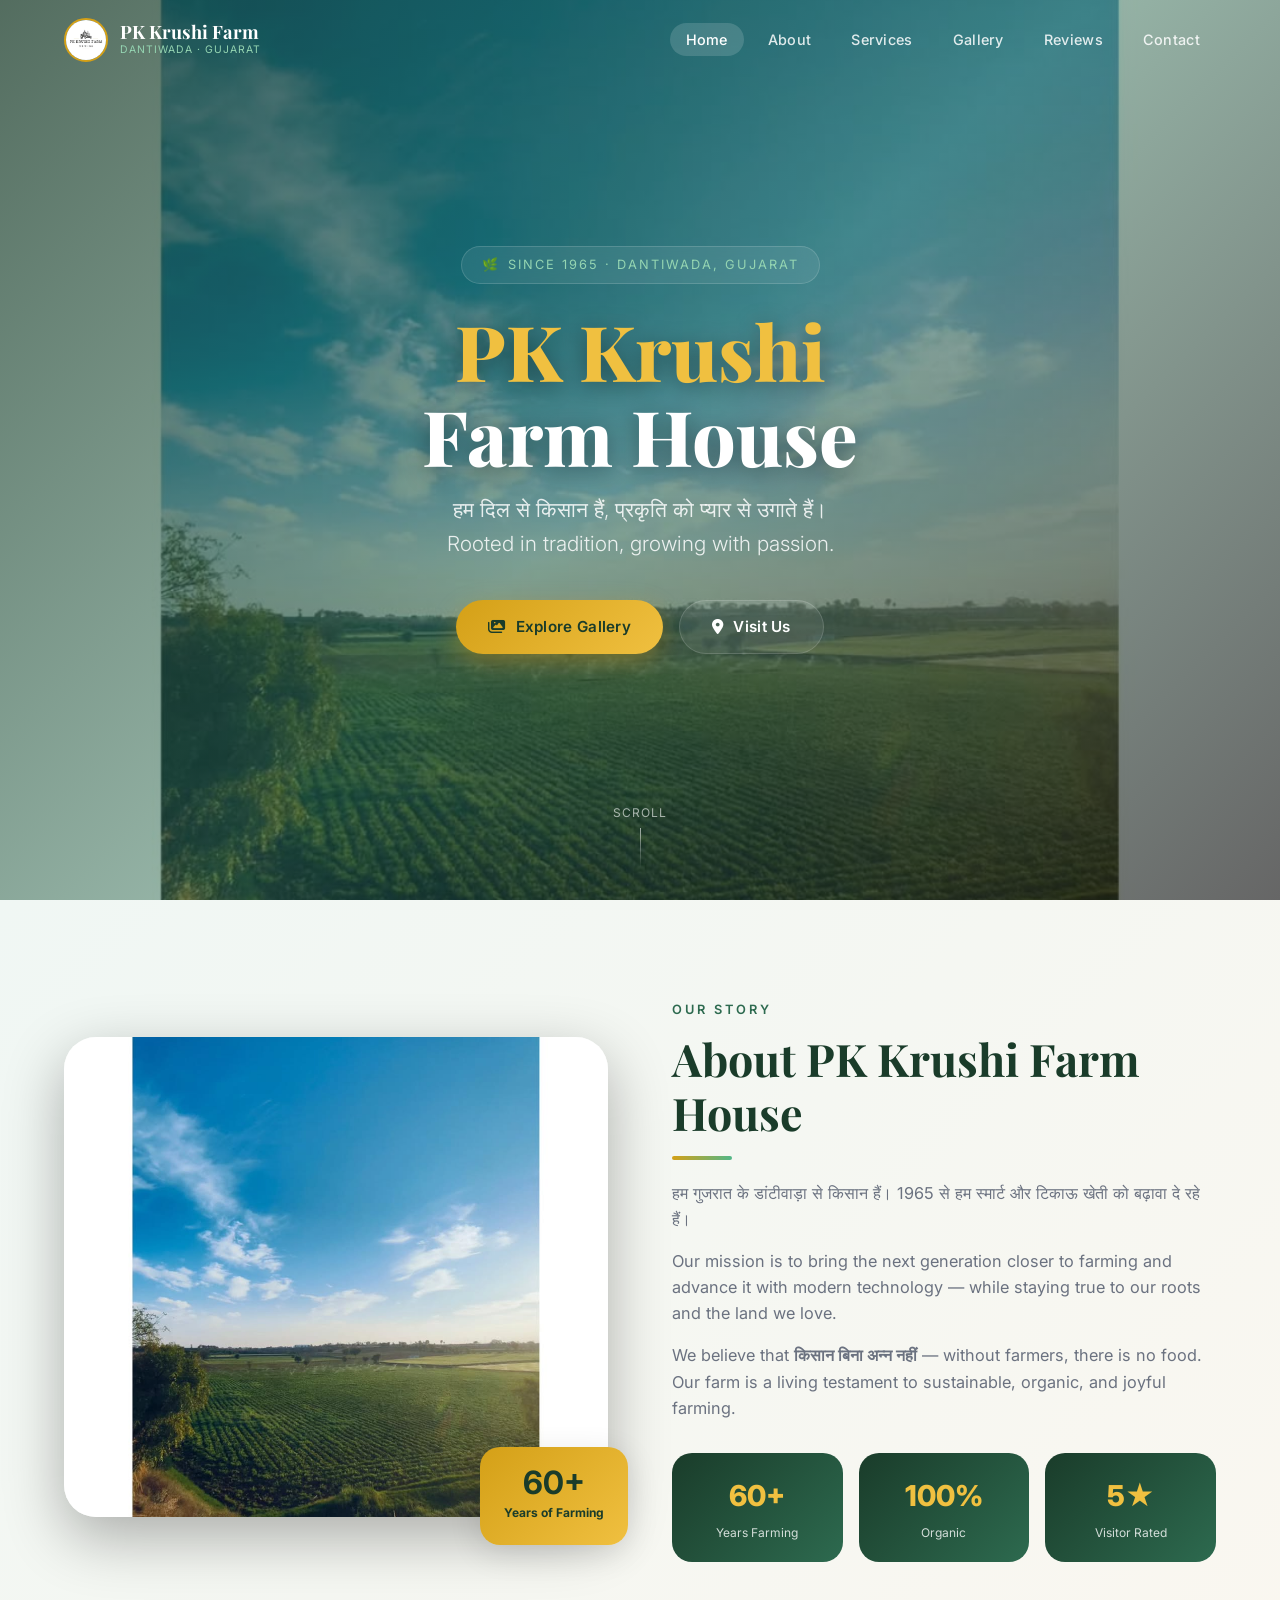
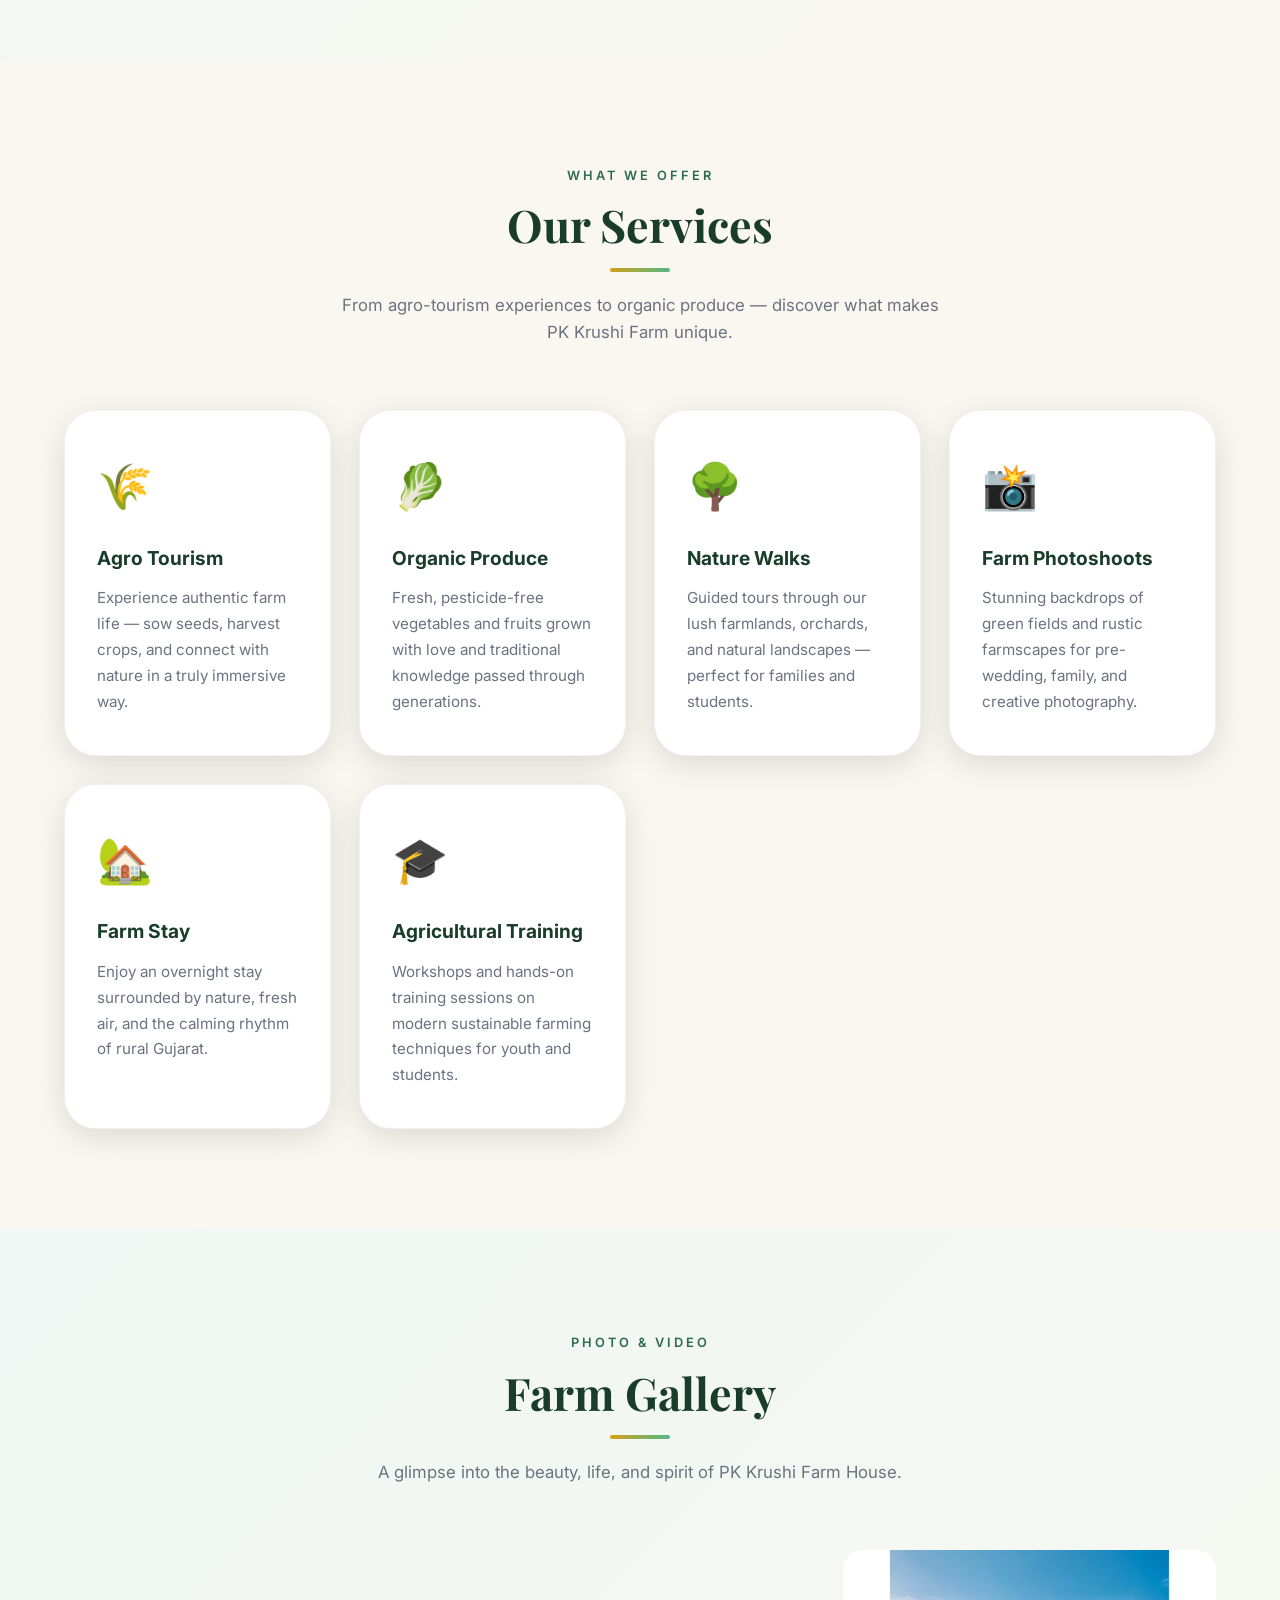
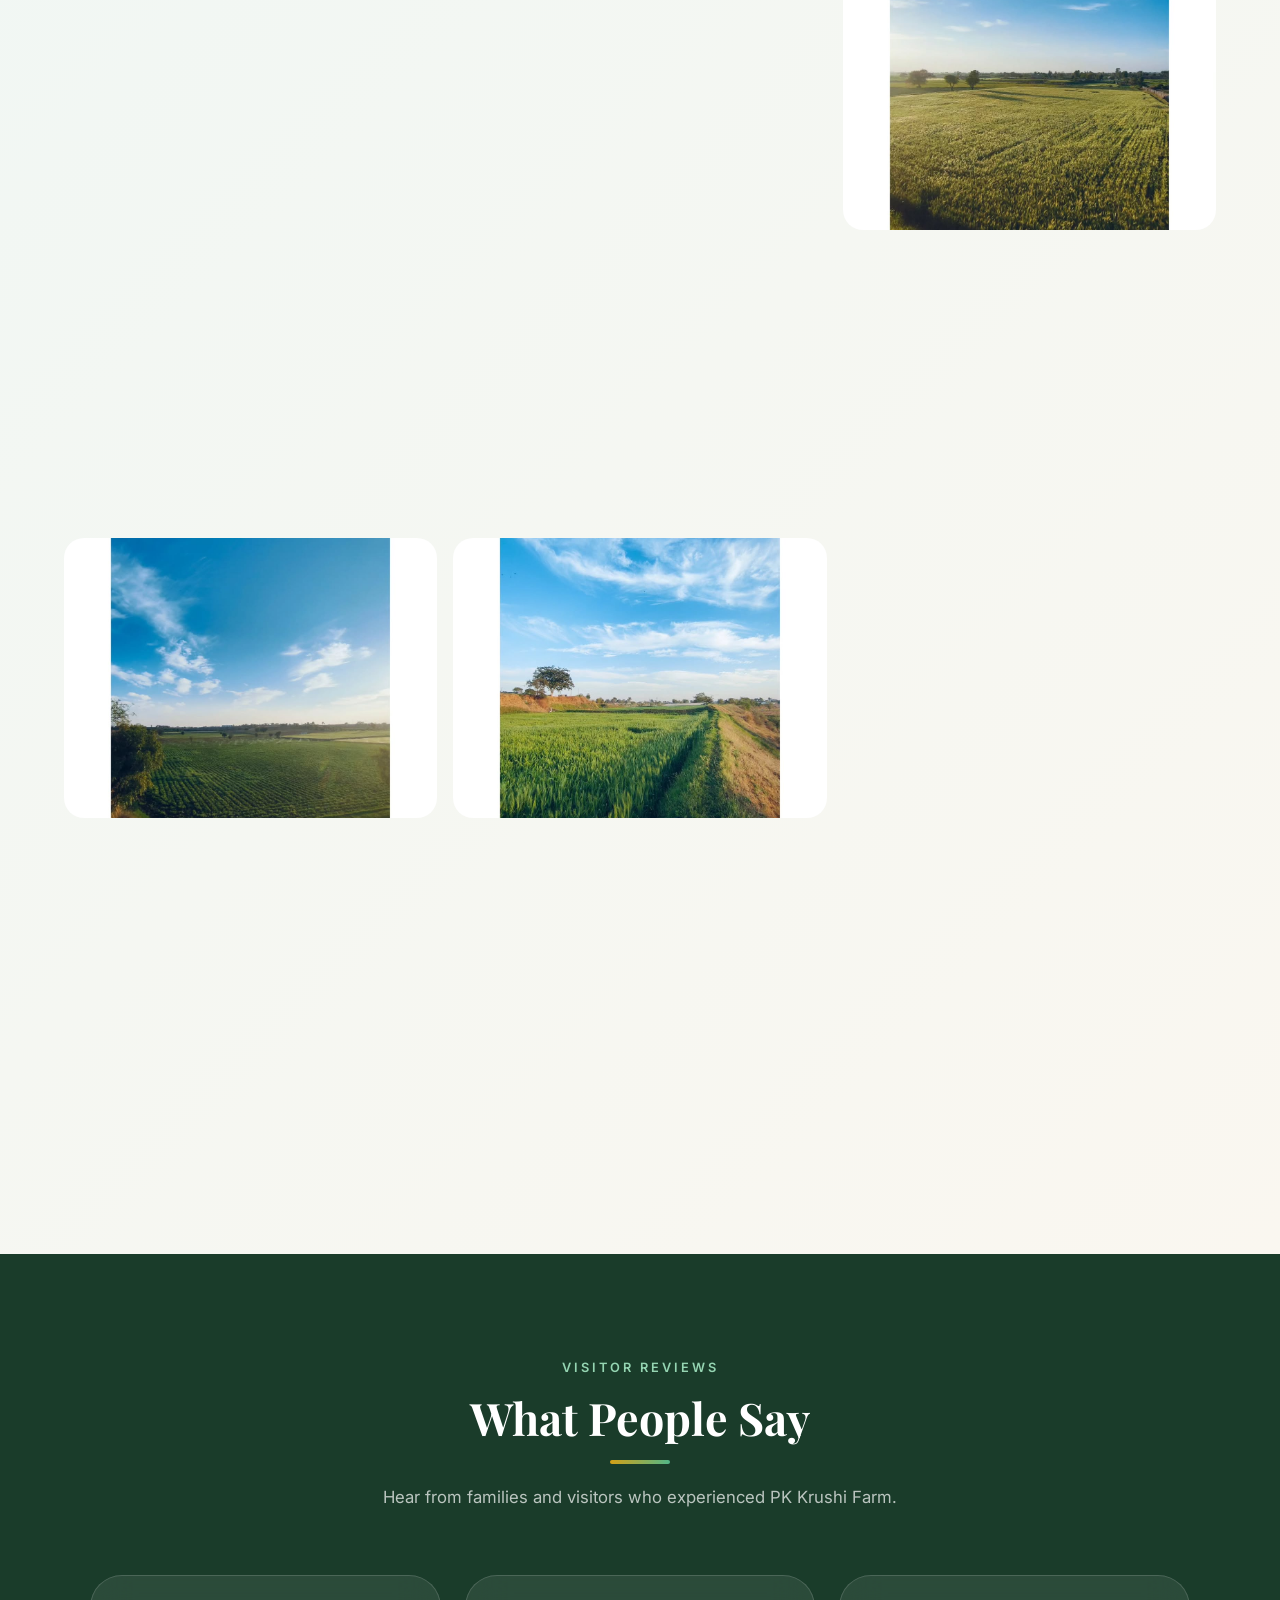
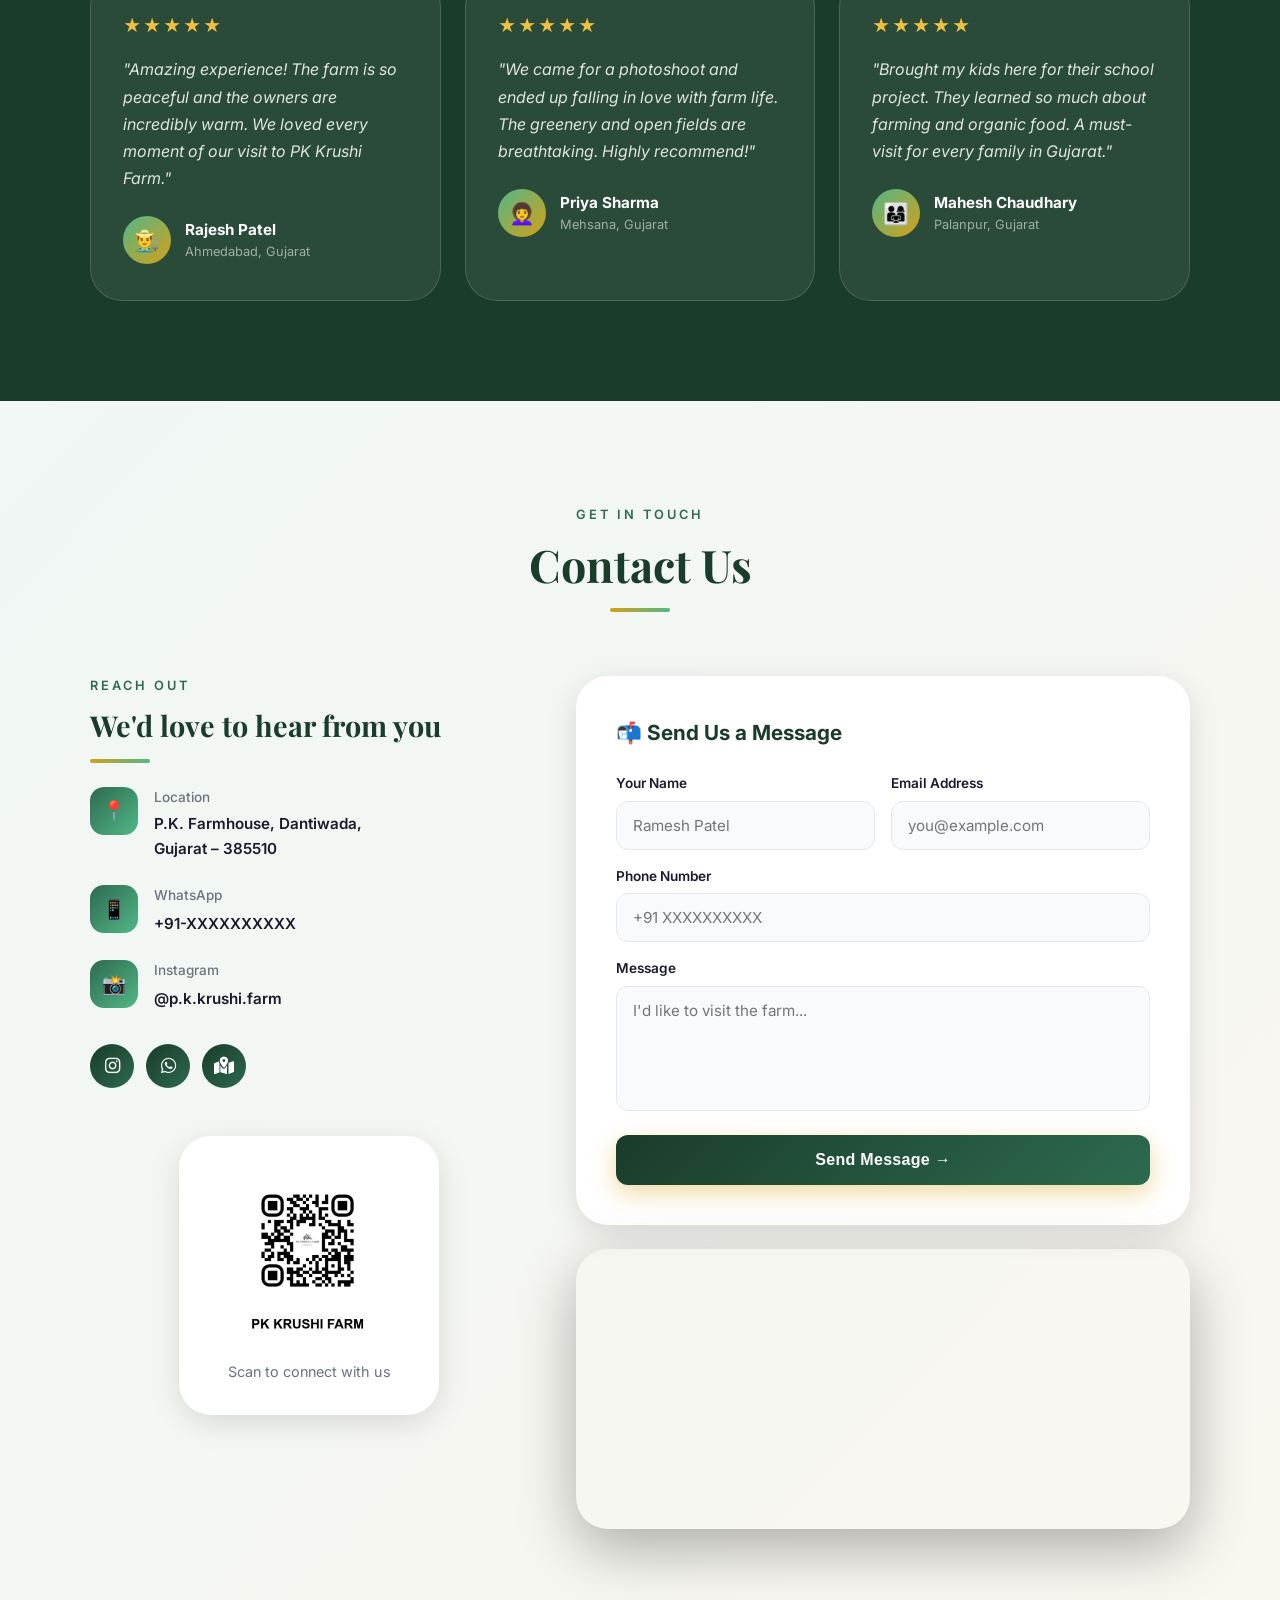
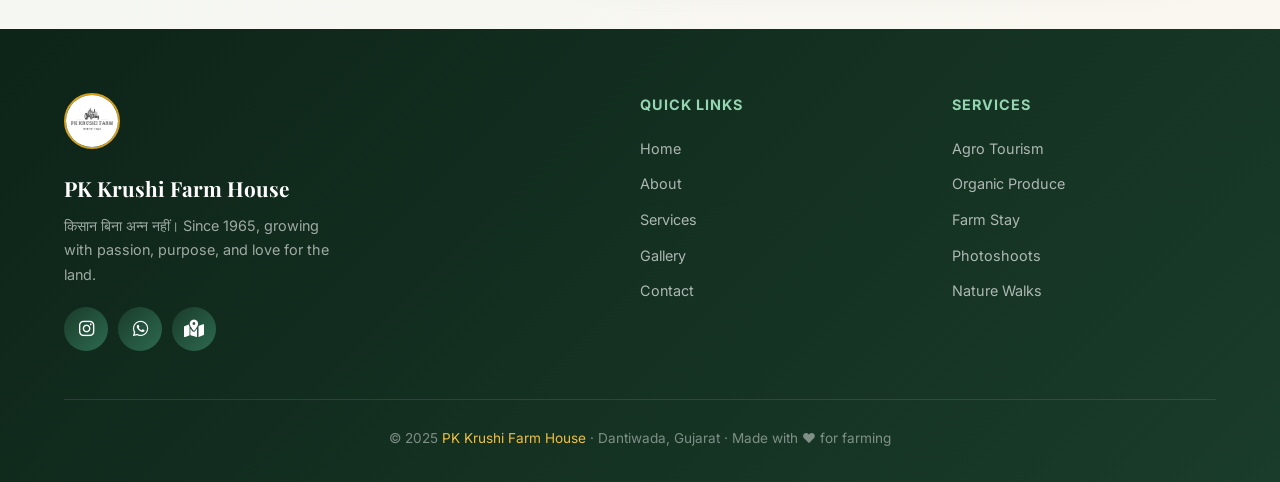
==== commit 8a813bb6: "Update index.html" ====
--- a/index.html
+++ b/index.html
@@ -287,7 +287,7 @@
           </div>
           <div class="form-group">
             <label for="phone">Phone Number</label>
-            <input type="tel" id="phone" name="phone" placeholder="+91 98765 43210" />
+            <input type="tel" id="phone" name="phone" placeholder="+91 XXXXXXXXXX" />
           </div>
           <div class="form-group">
             <label for="message">Message</label>
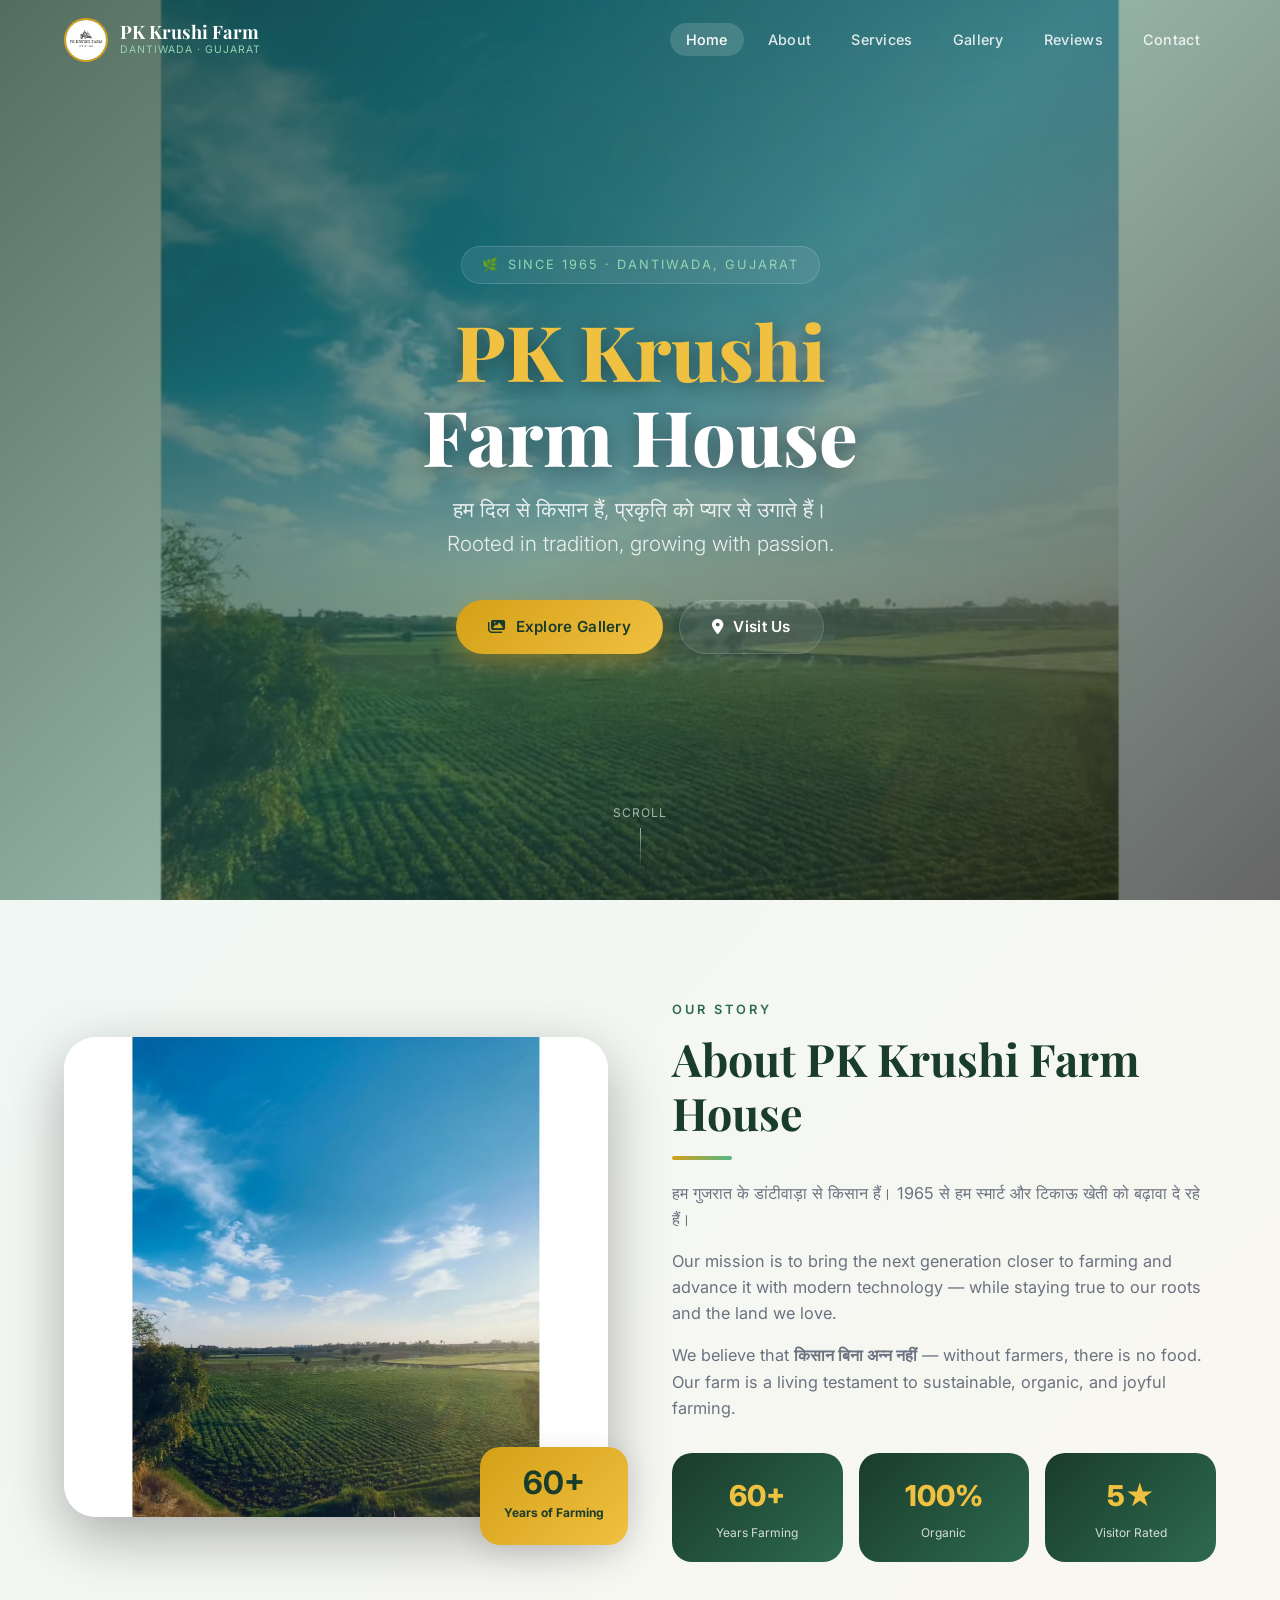
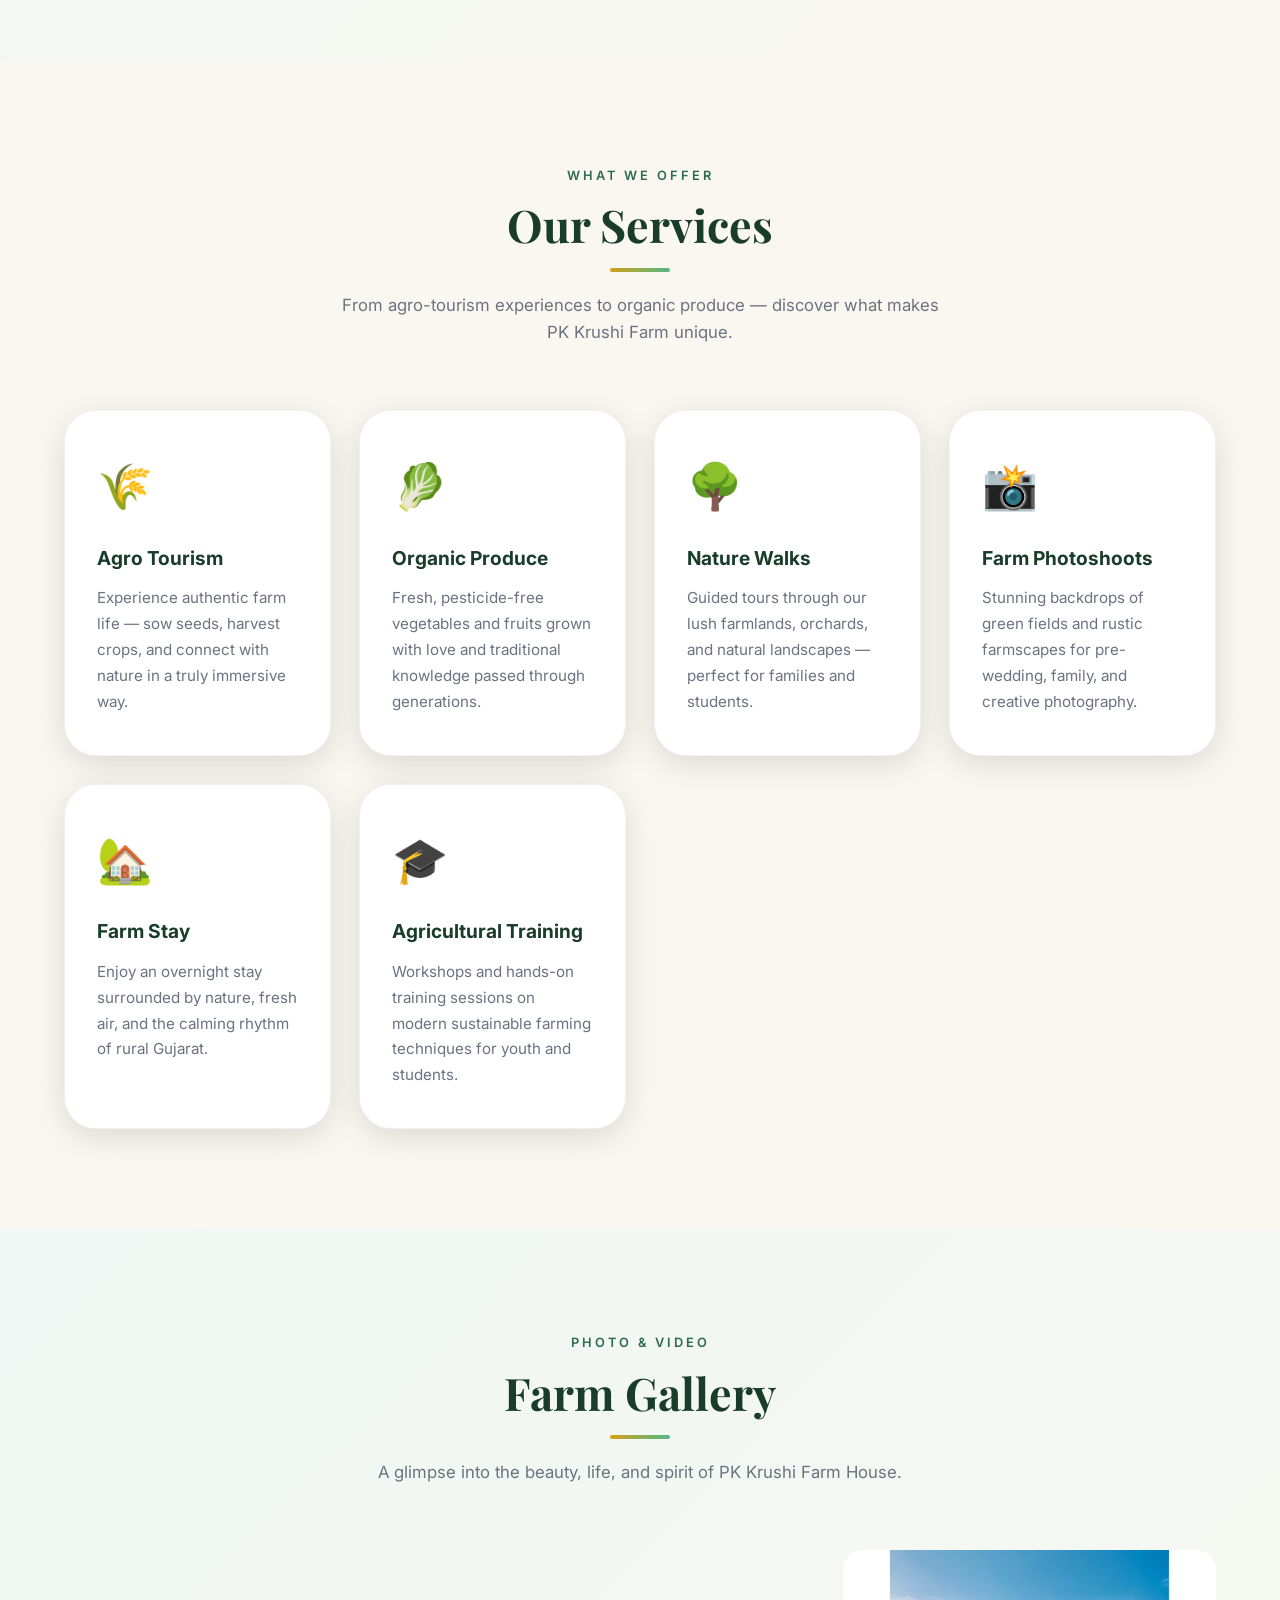
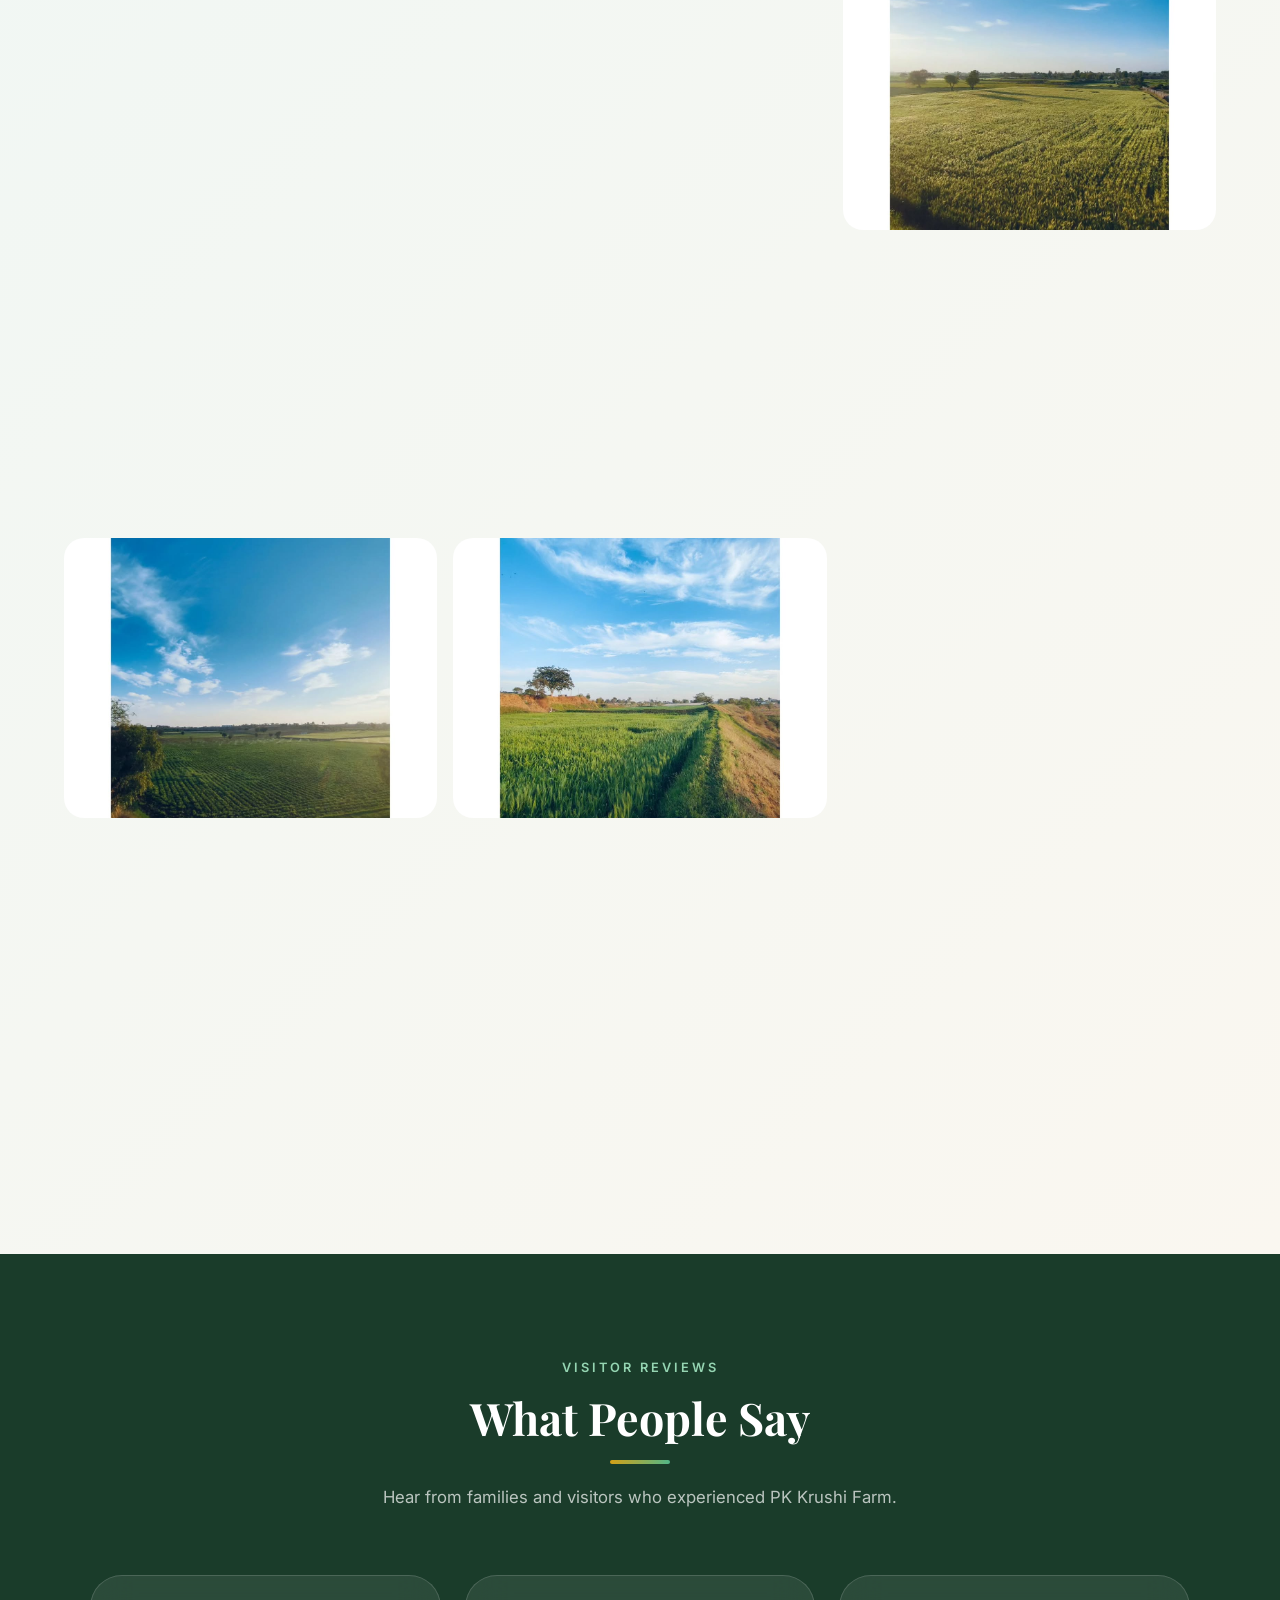
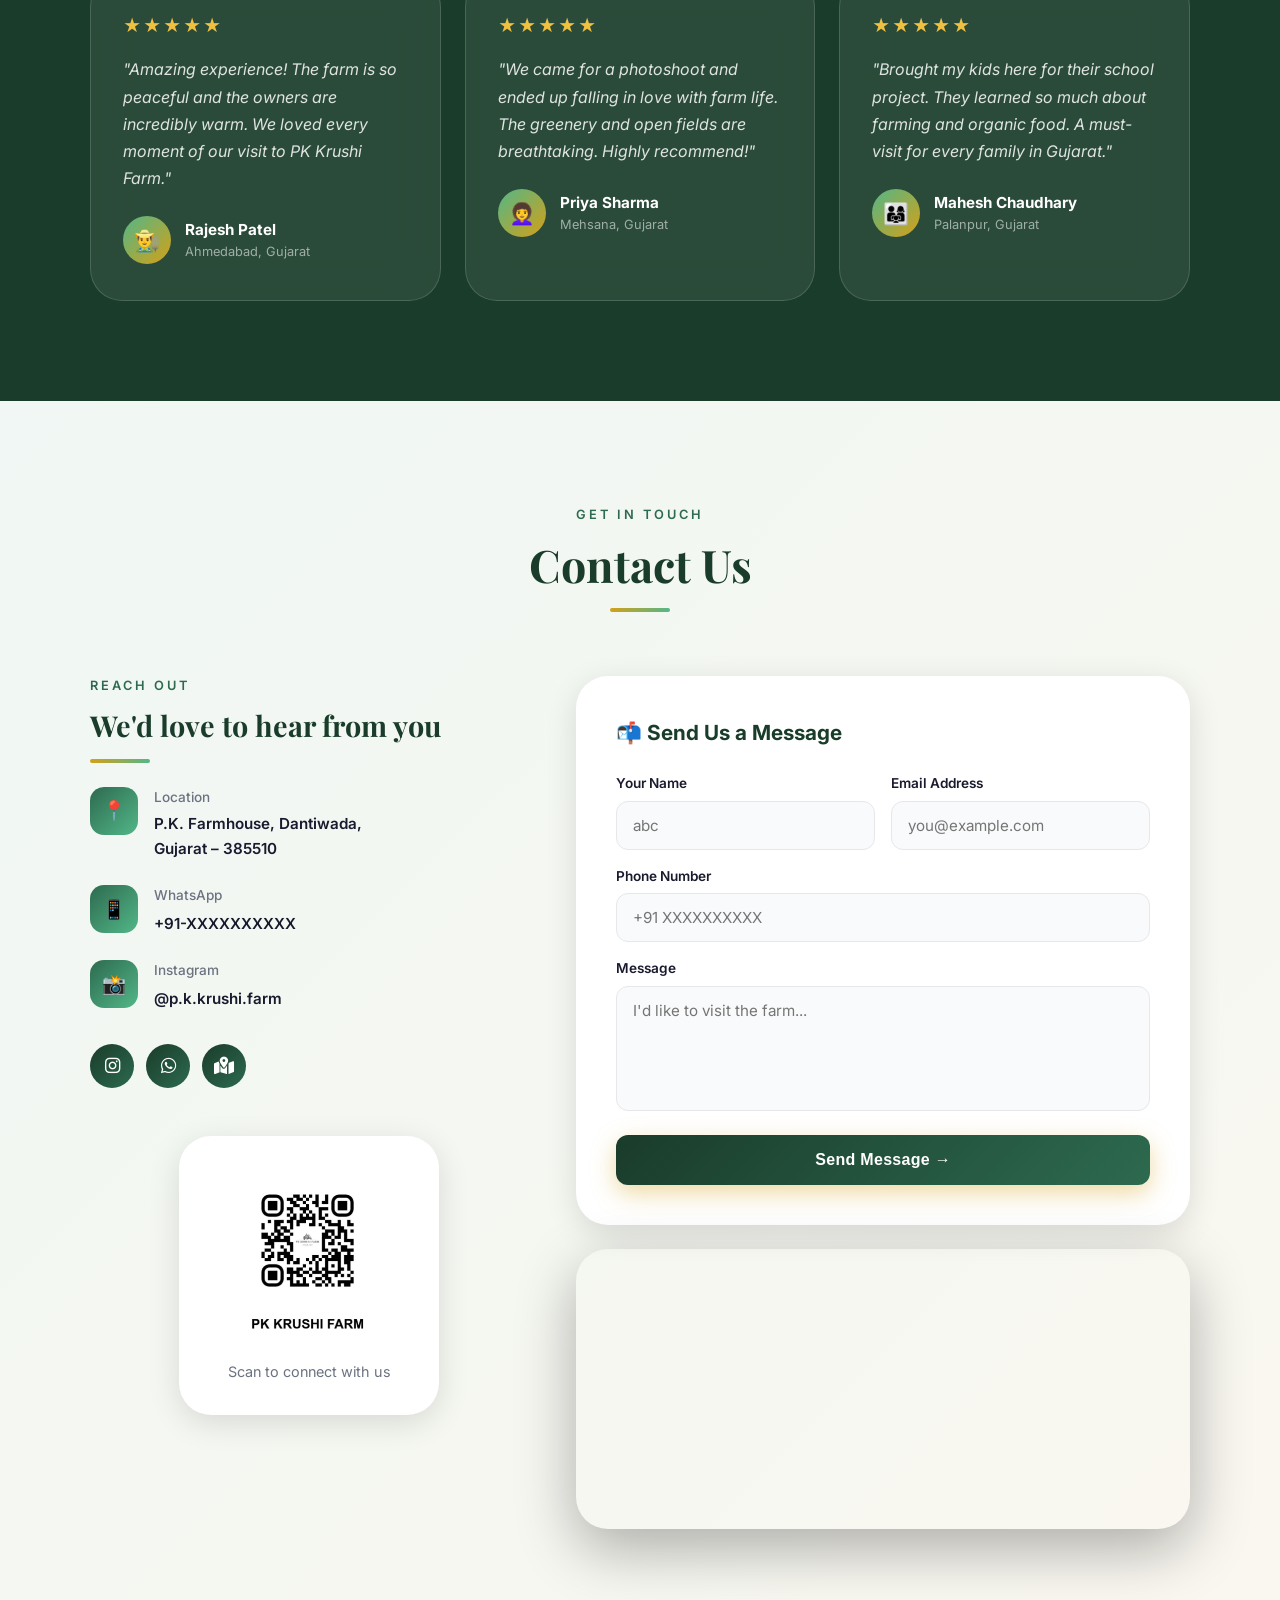
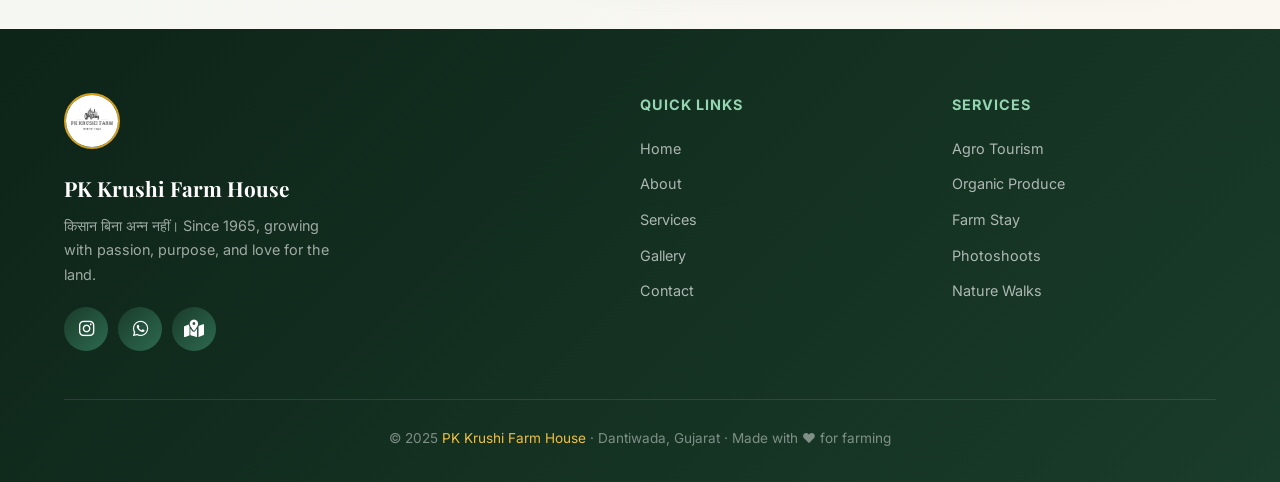
==== commit cce224f0: "Update index.html" ====
--- a/index.html
+++ b/index.html
@@ -278,7 +278,7 @@
           <div class="form-row">
             <div class="form-group">
               <label for="name">Your Name</label>
-              <input type="text" id="name" name="name" placeholder="Ramesh Patel" required />
+              <input type="text" id="name" name="name" placeholder="abc" required />
             </div>
             <div class="form-group">
               <label for="email">Email Address</label>
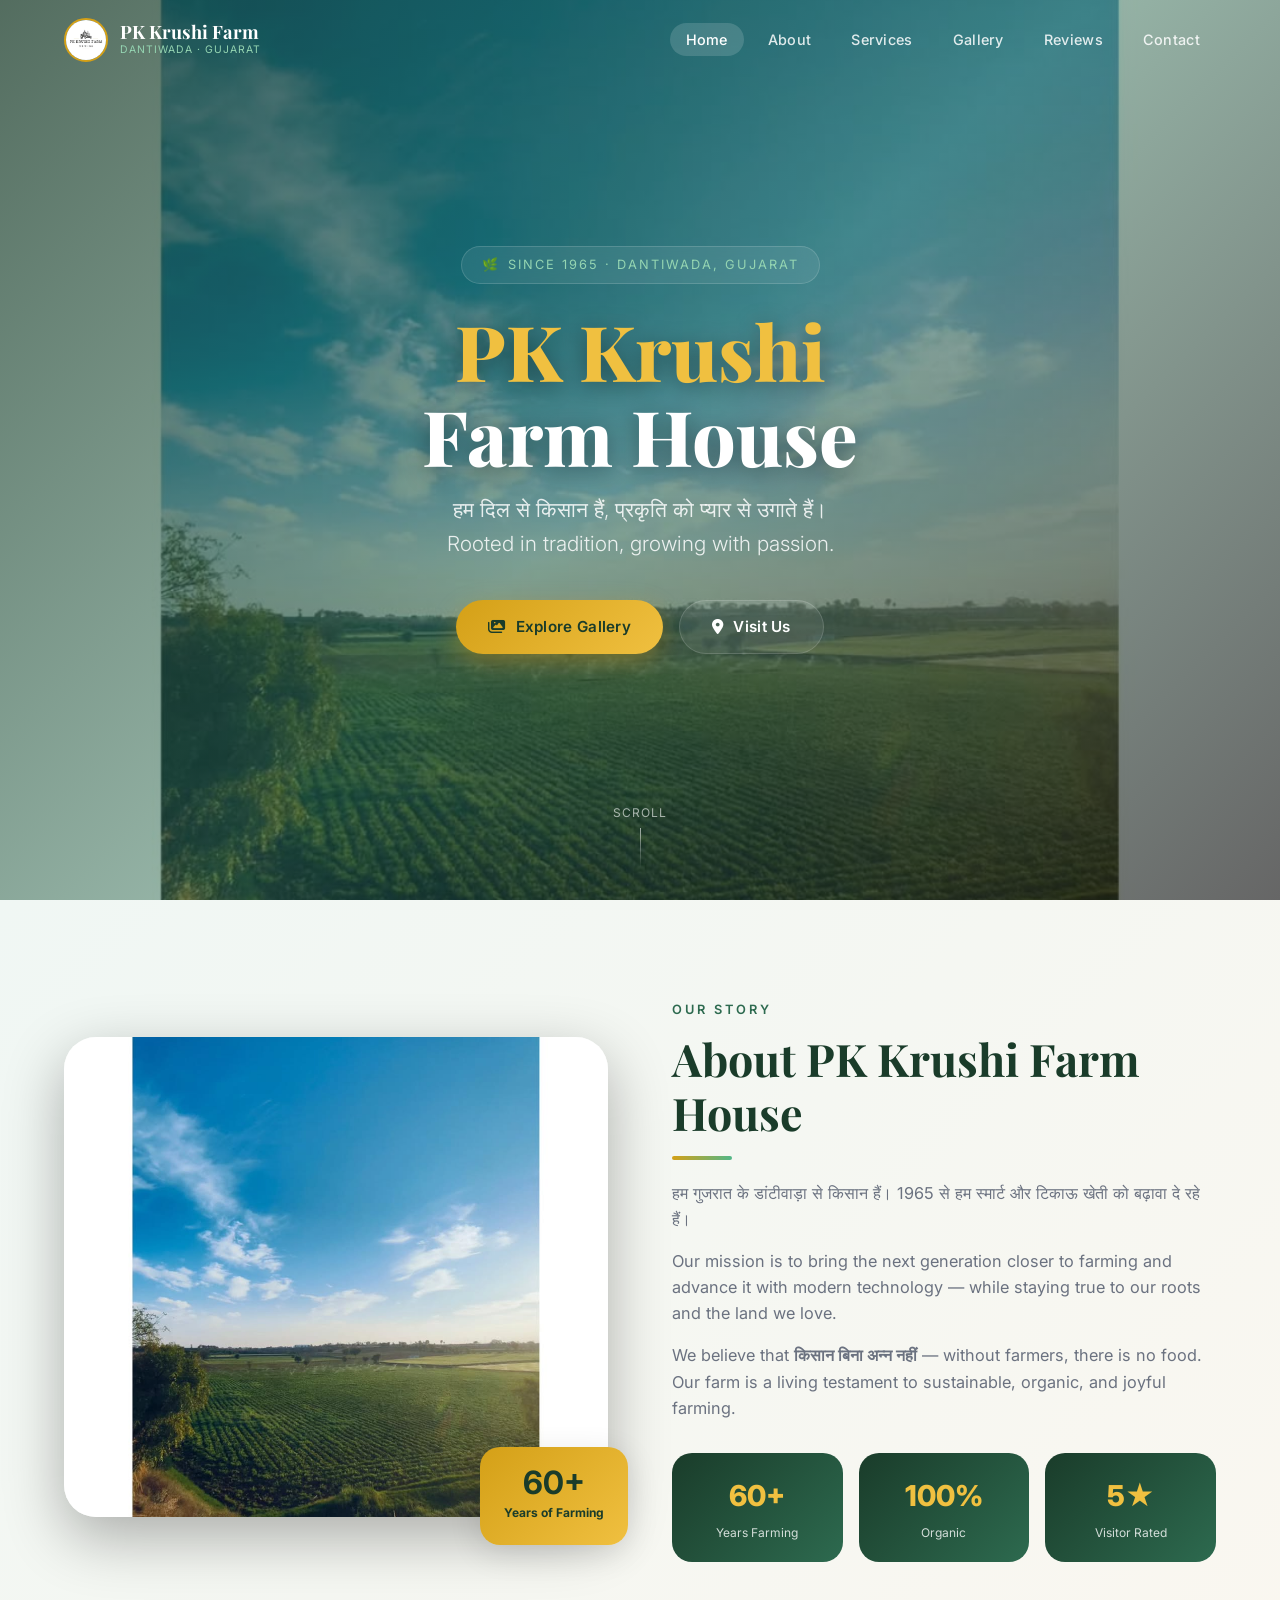
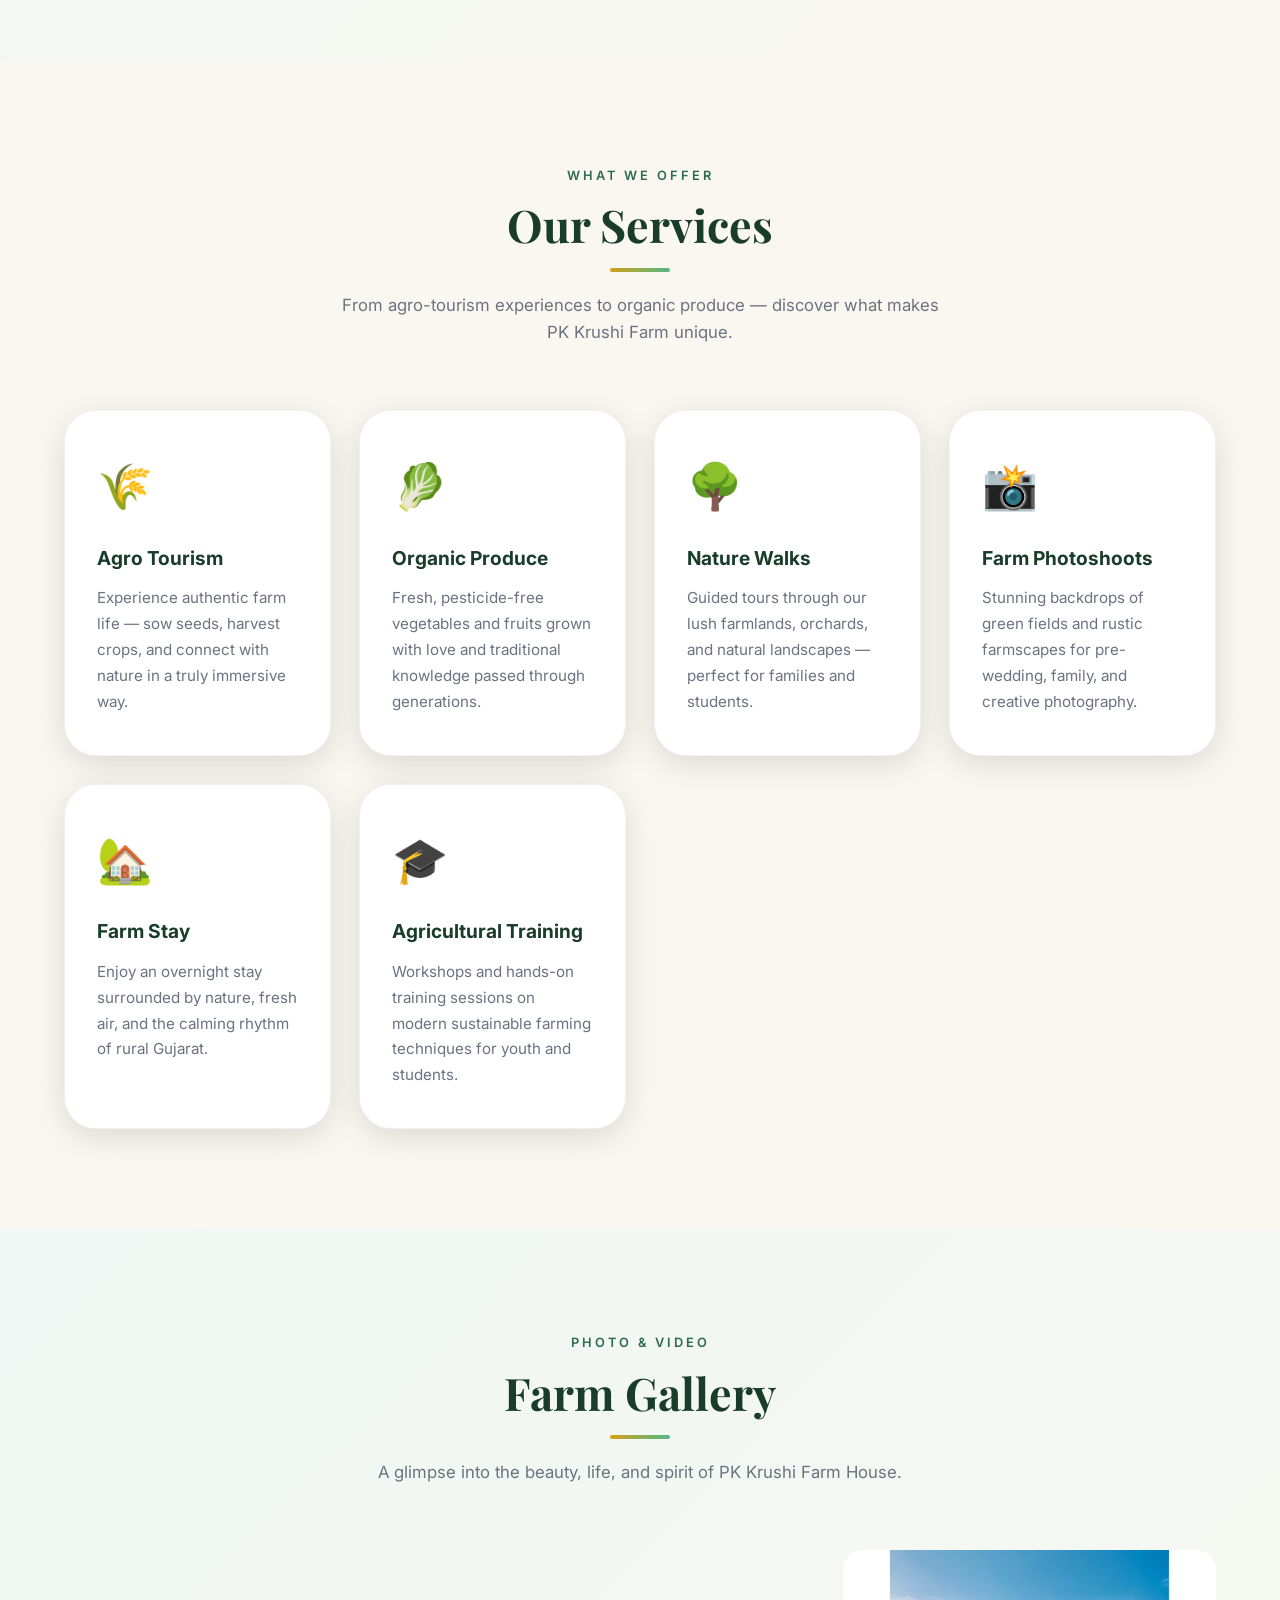
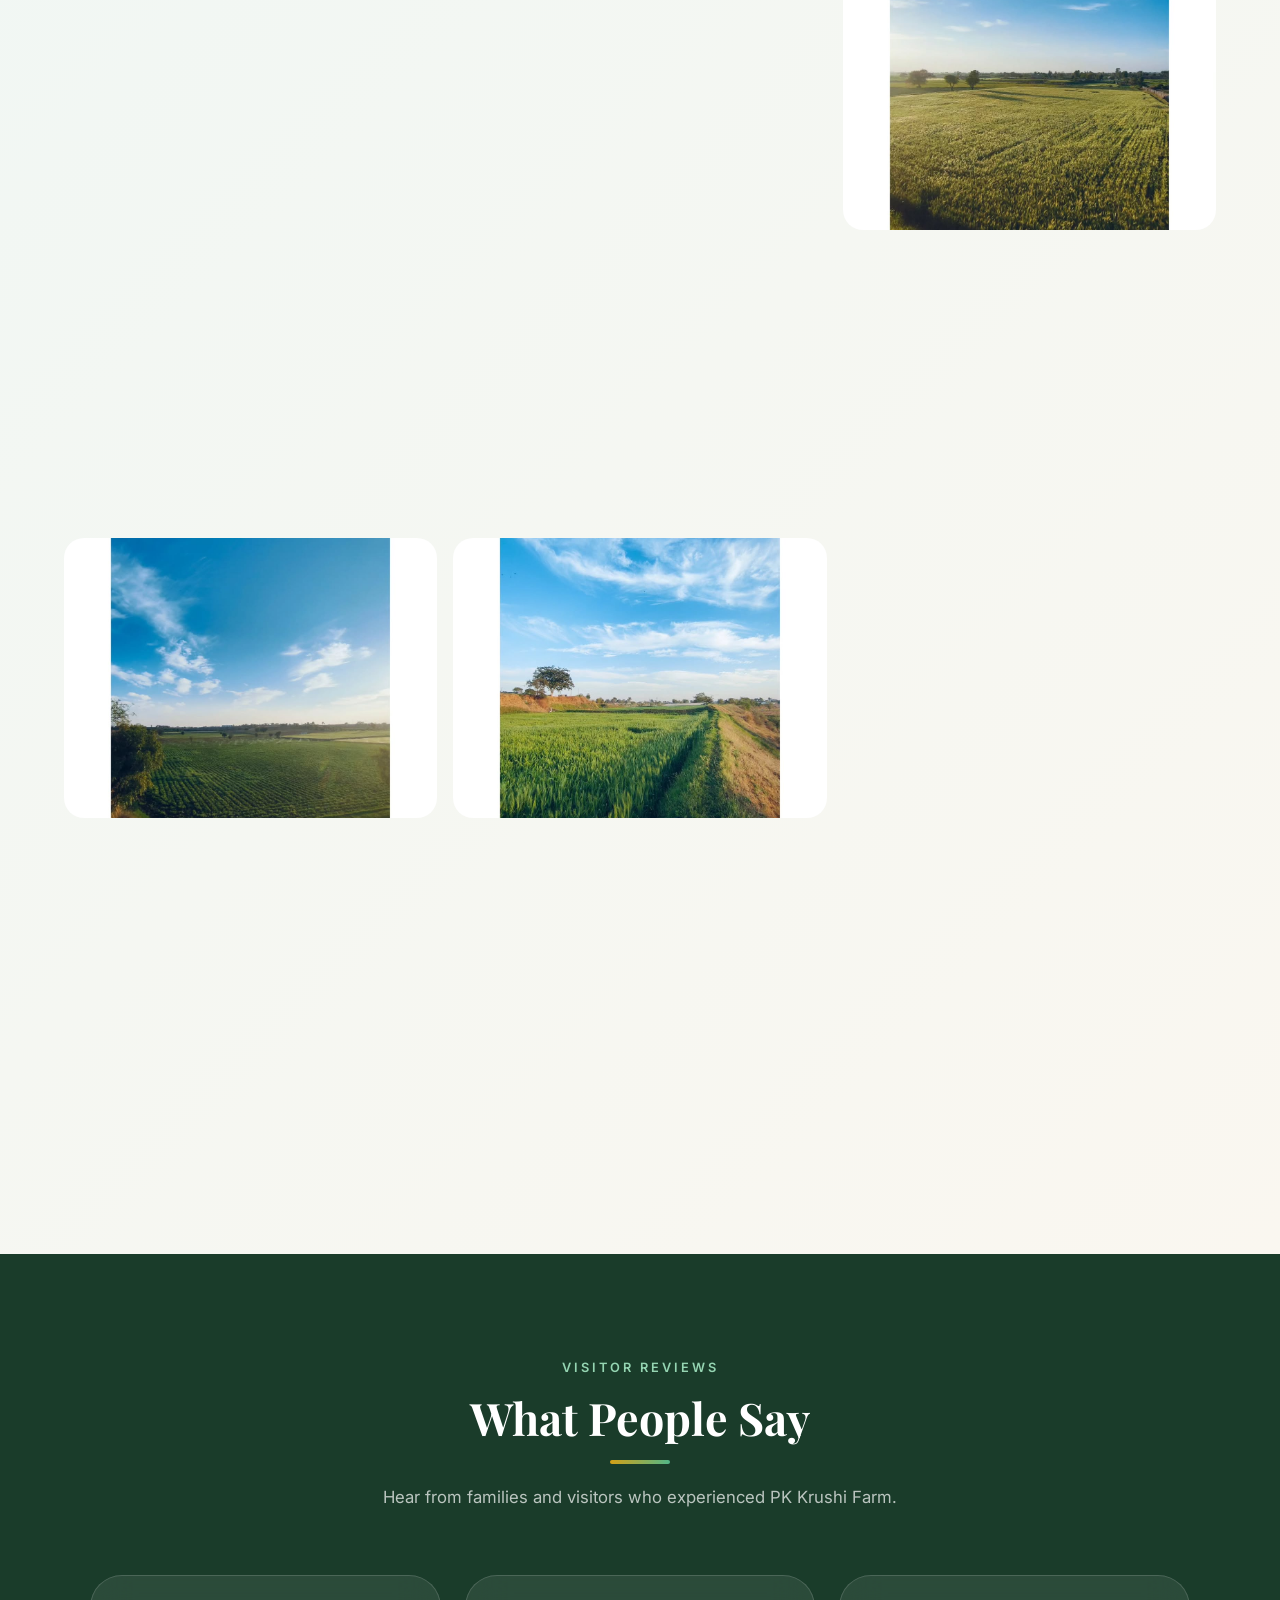
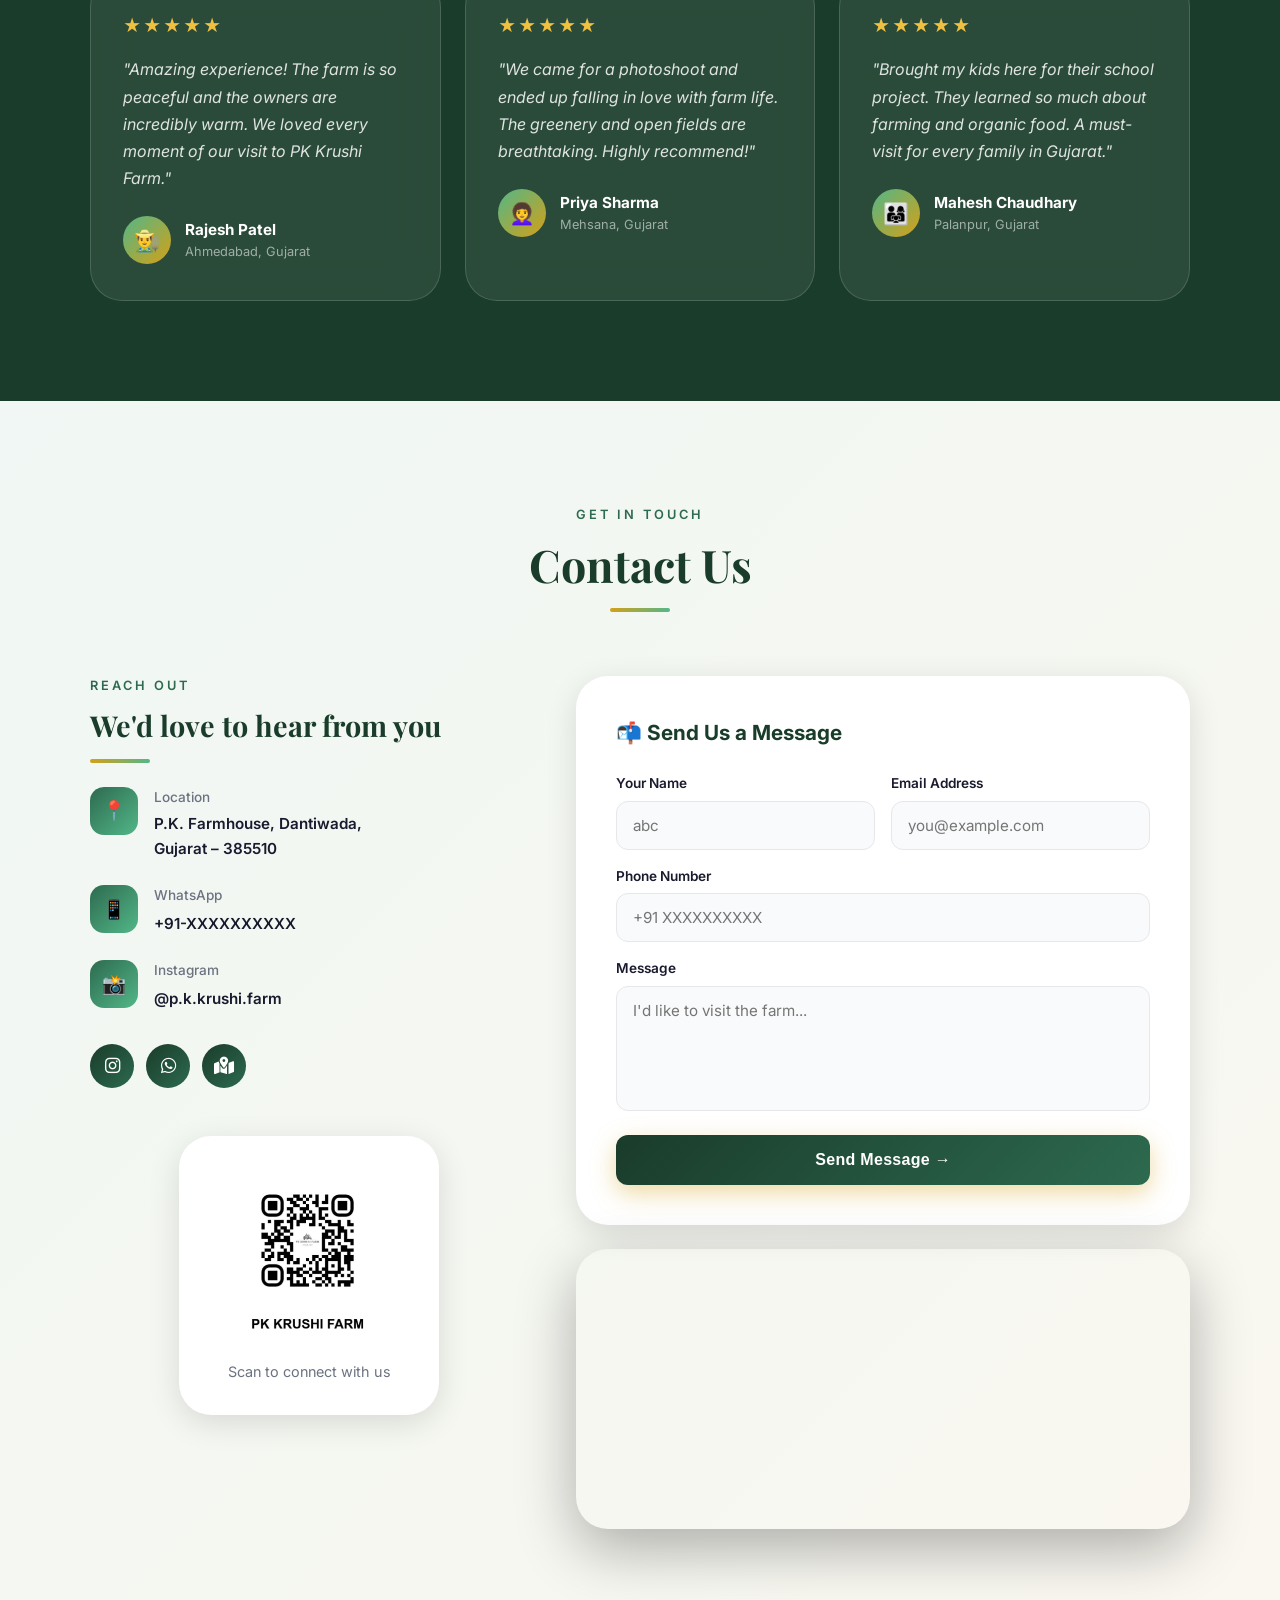
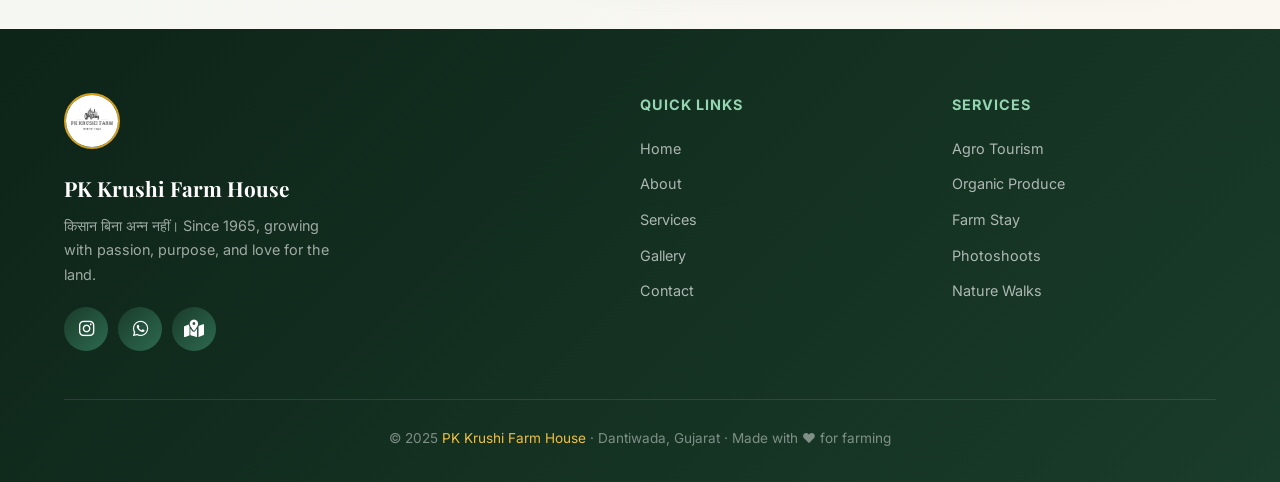
==== commit 2a9e5456: "Update index.html" ====
--- a/index.html
+++ b/index.html
@@ -11,7 +11,7 @@
   <meta property="og:description" content="Experience sustainable farming and agro-tourism at PK Krushi Farm House, Dantiwada, Gujarat since 1965." />
   <meta property="og:image" content="https://github.com/chaudhary451/pk-krushi-farm/blob/main/images/framehouse01.jpg?raw=true" />
   <meta property="og:type" content="website" />
-  <link rel="icon" href="images/logo.jpg" type="image/jpeg" />
+  <link rel="icon" href="https://github.com/chaudhary451/pk-krushi-farm/blob/main/images/pk%20logoo.jpg" type="image/jpeg" />
   <link rel="stylesheet" href="https://cdnjs.cloudflare.com/ajax/libs/font-awesome/6.5.0/css/all.min.css" />
   <link rel="stylesheet" href="style.css" />
 </head>
